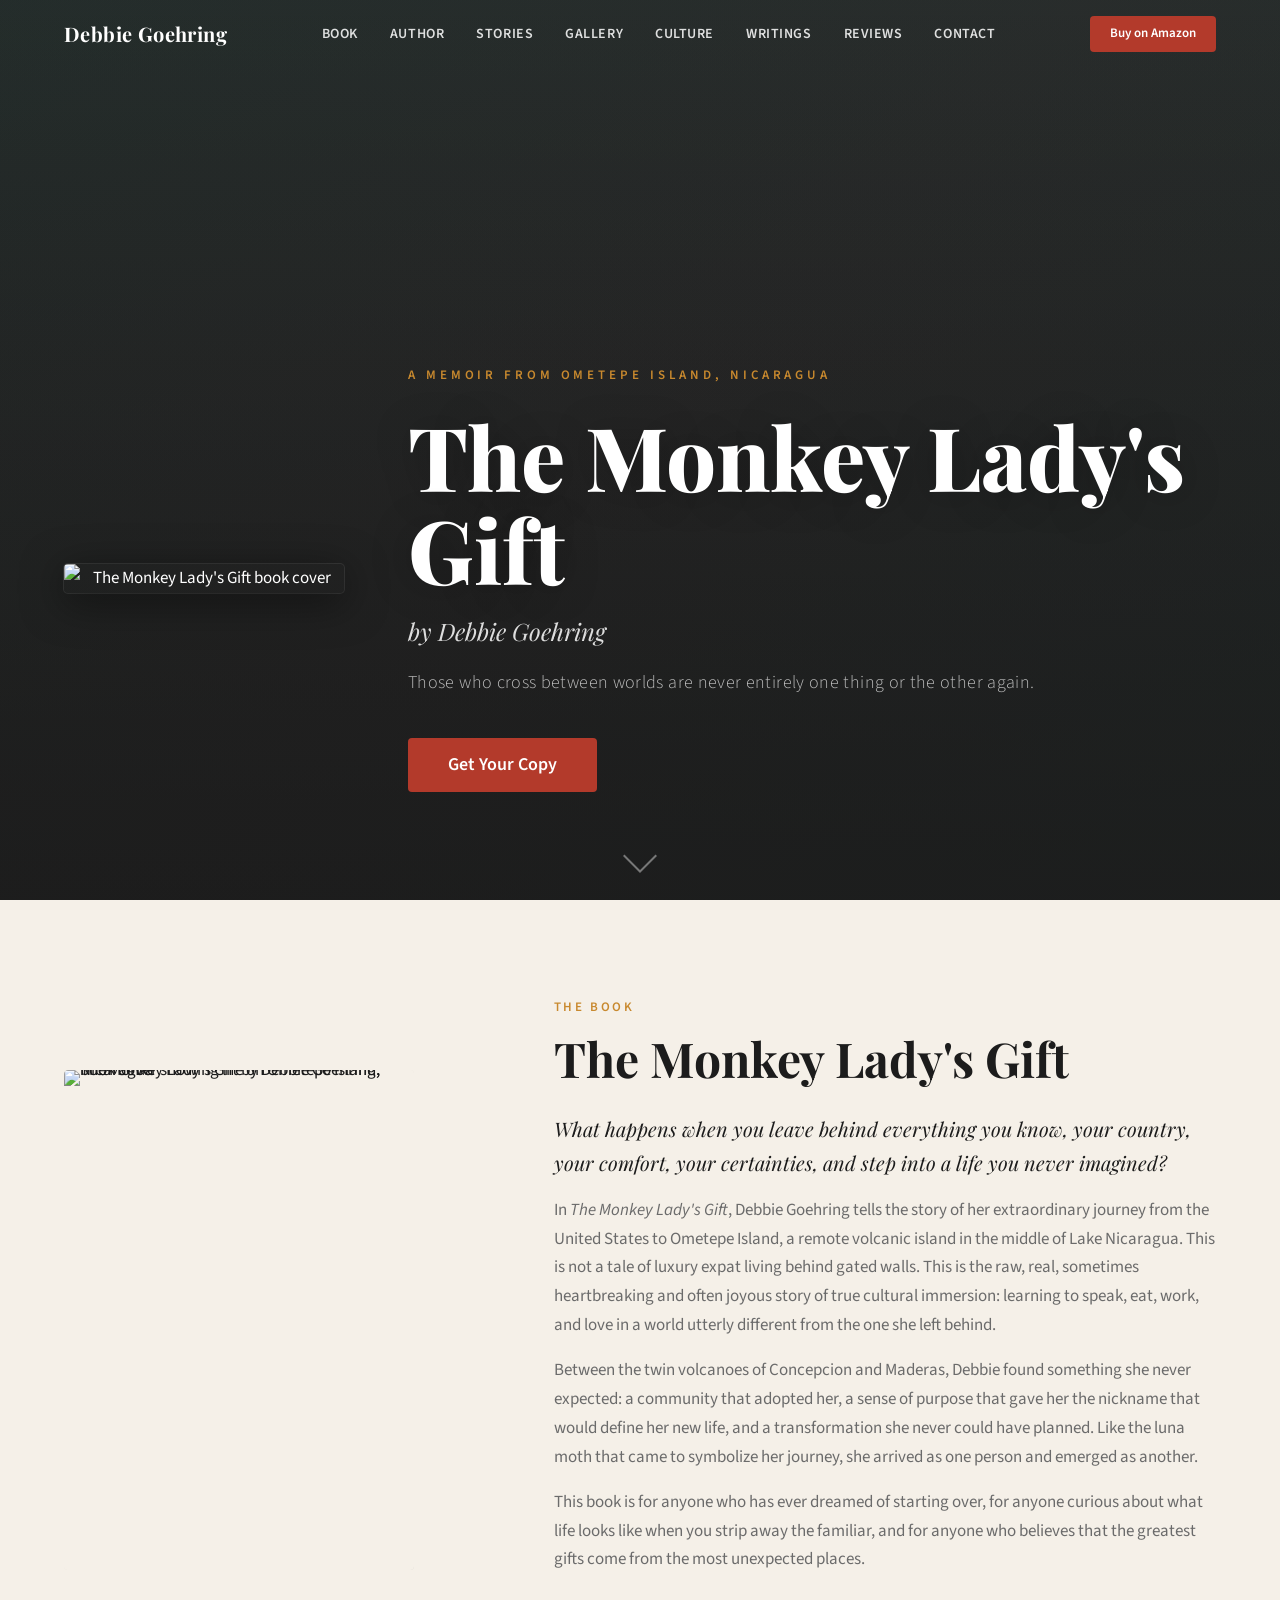
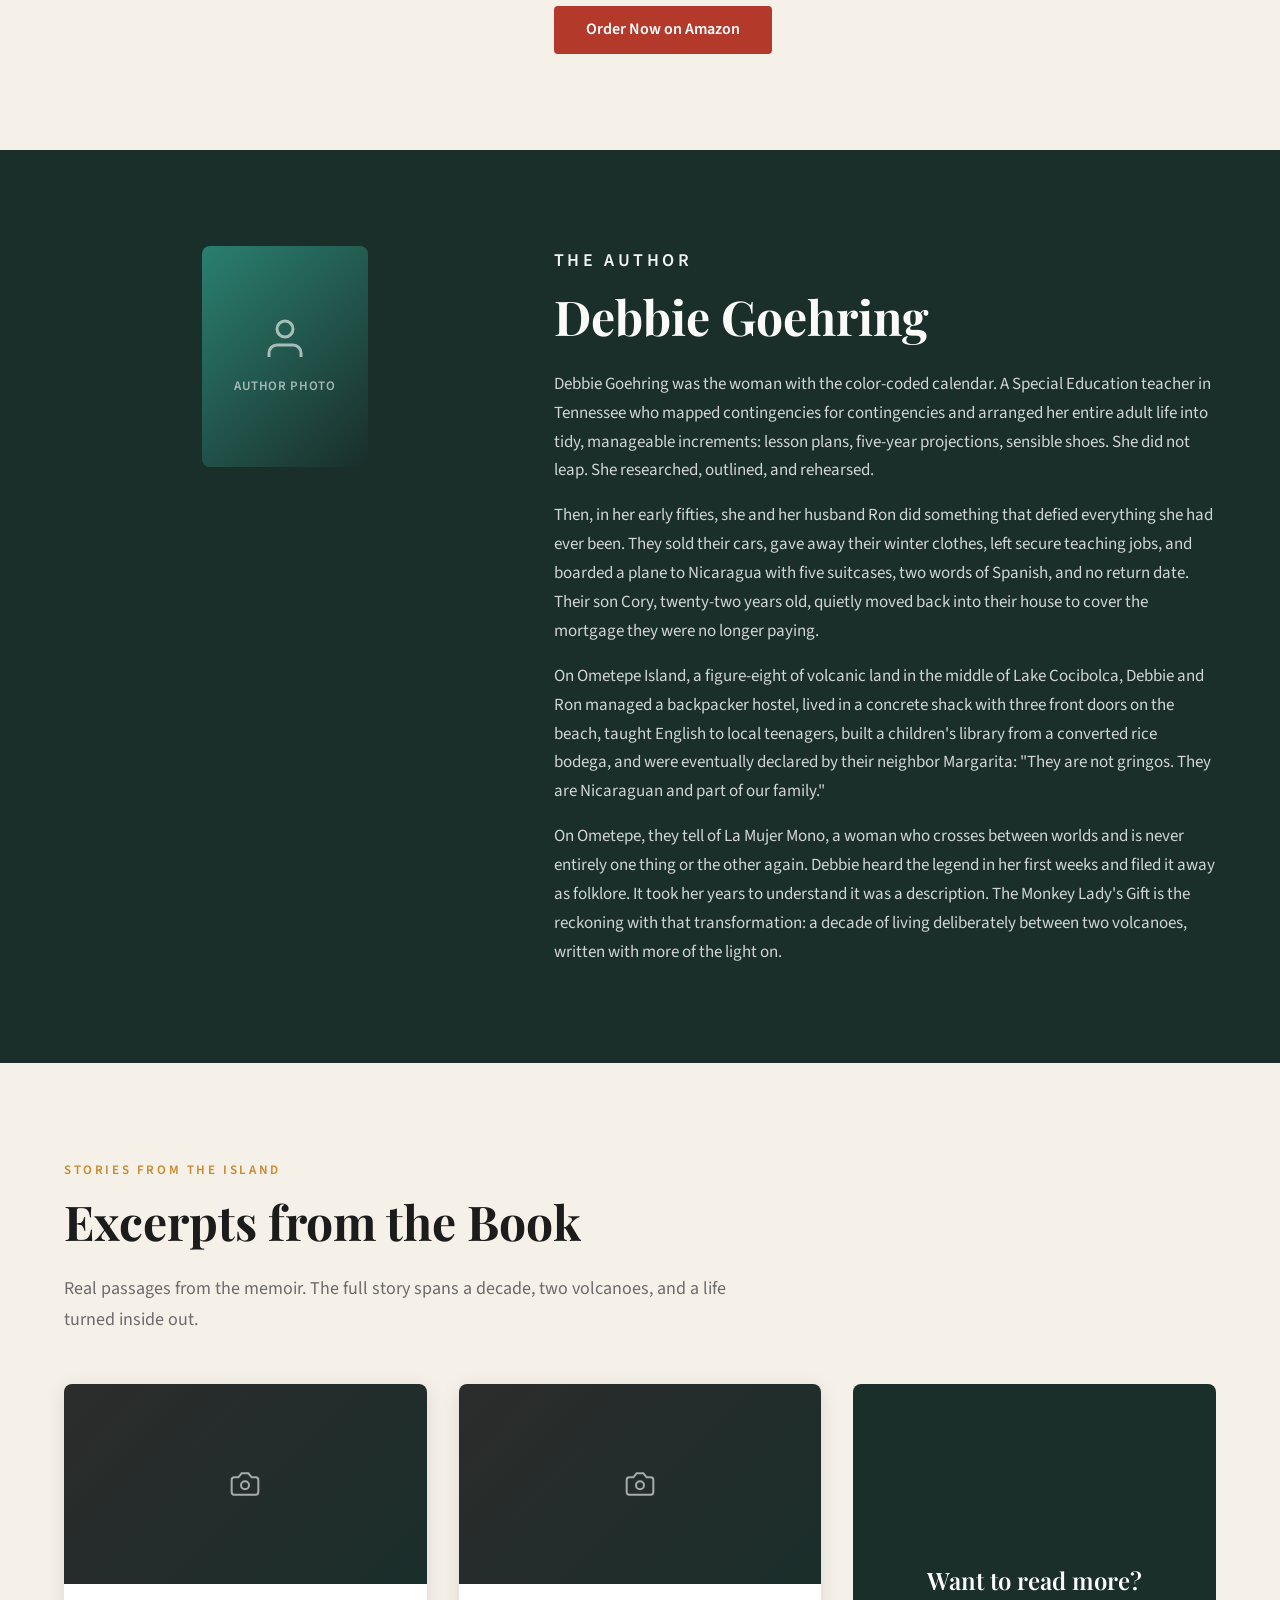
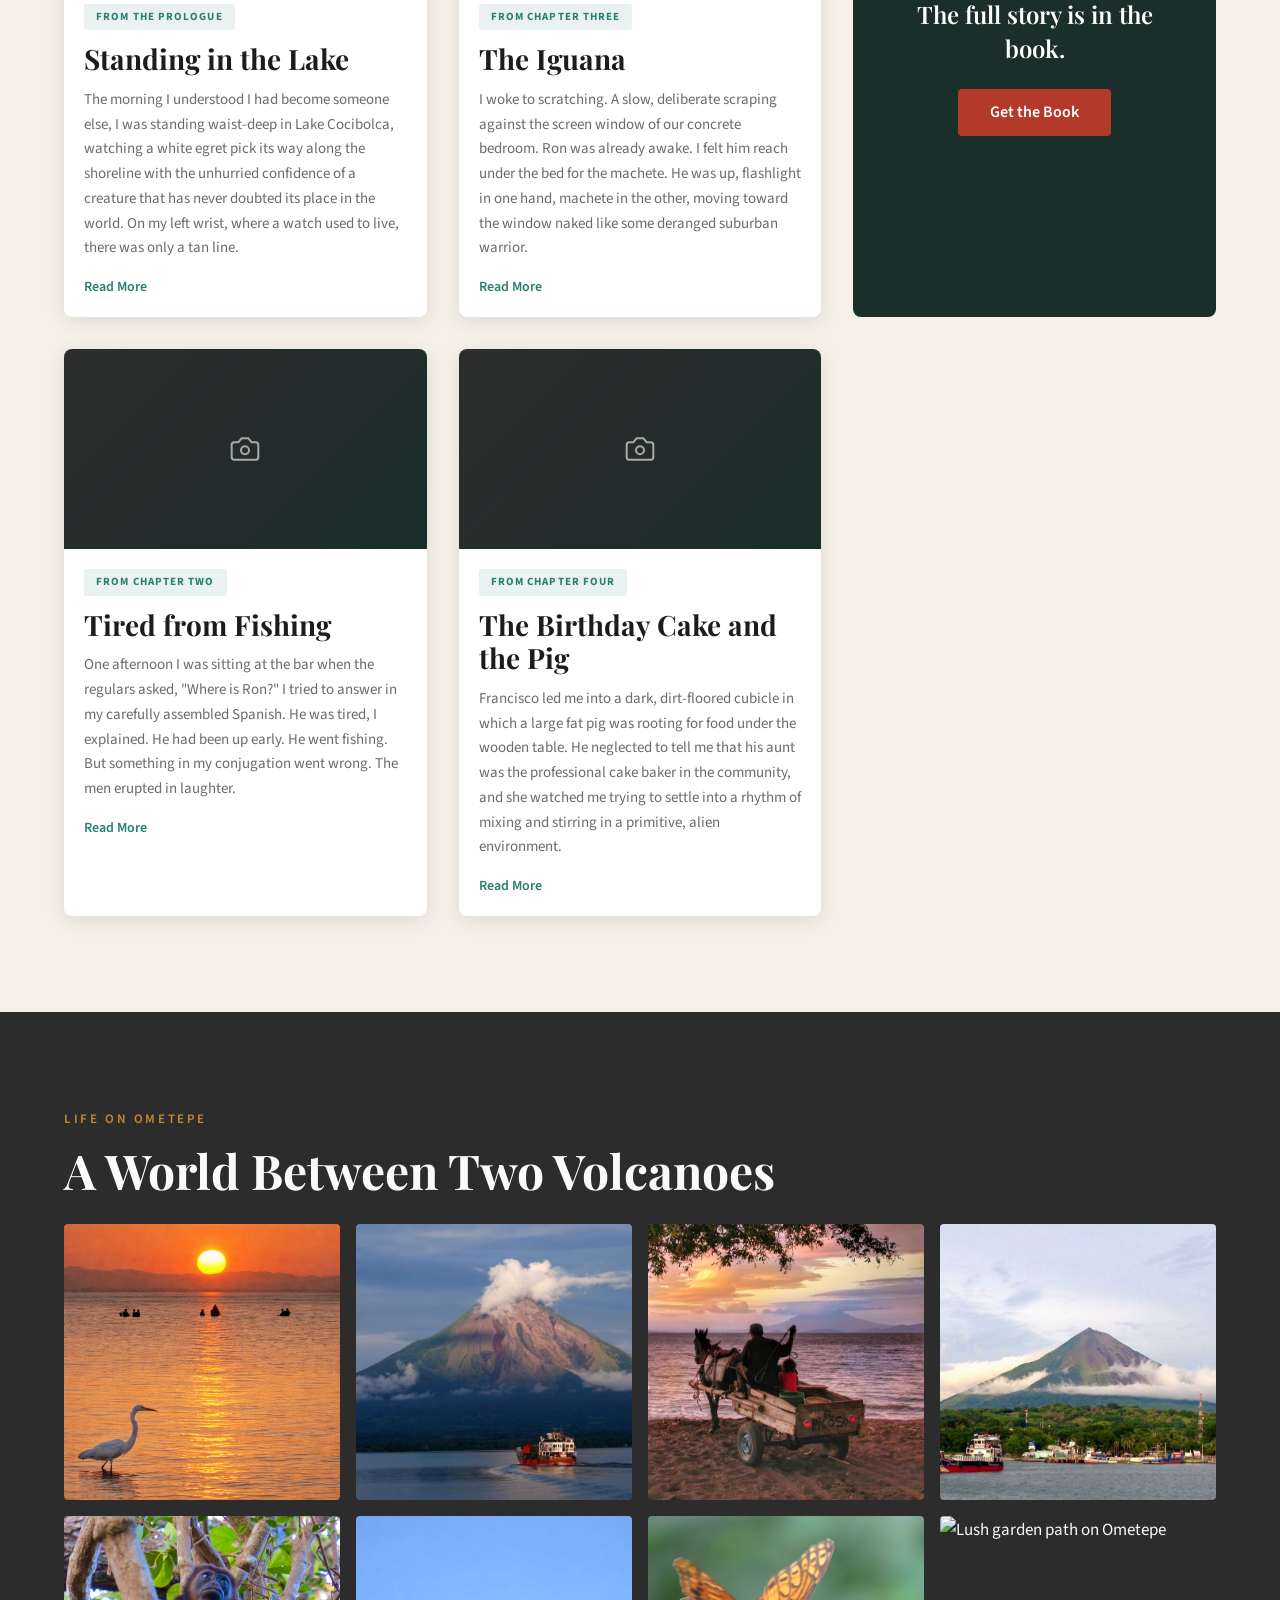
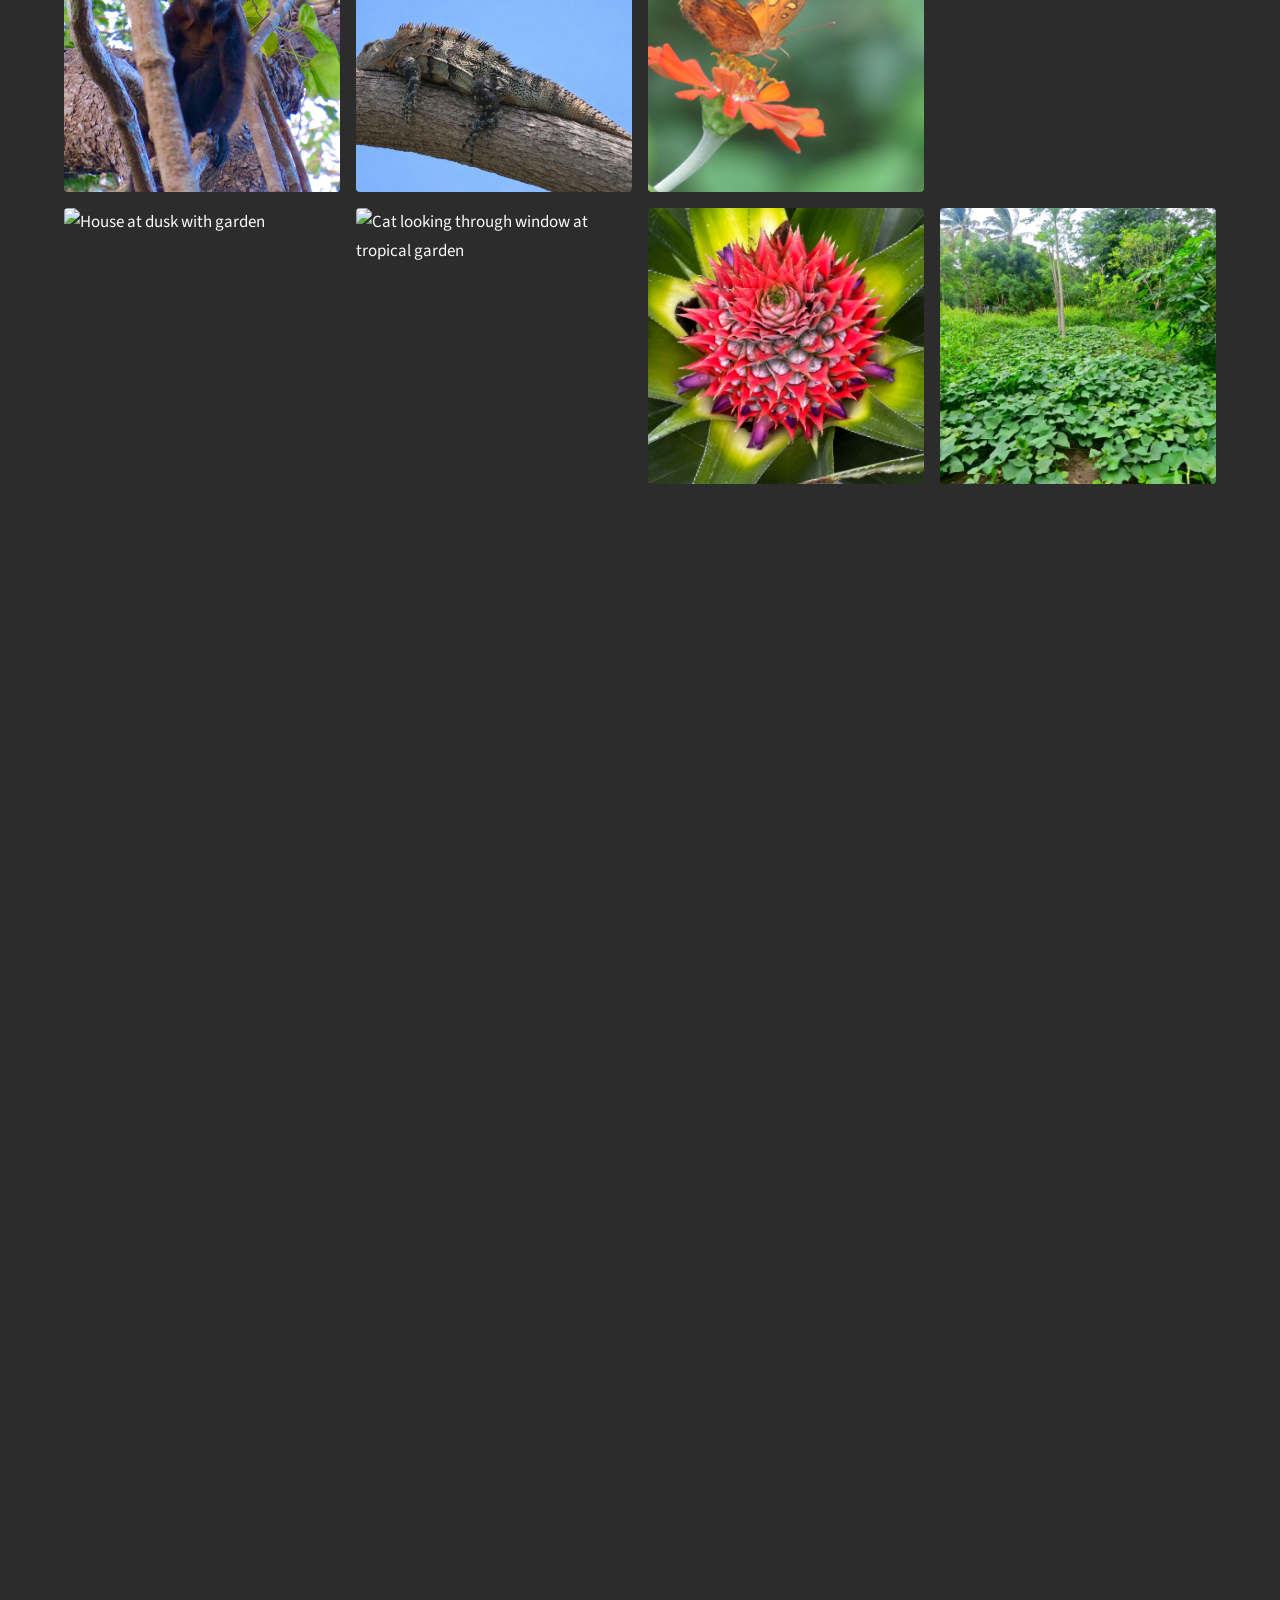
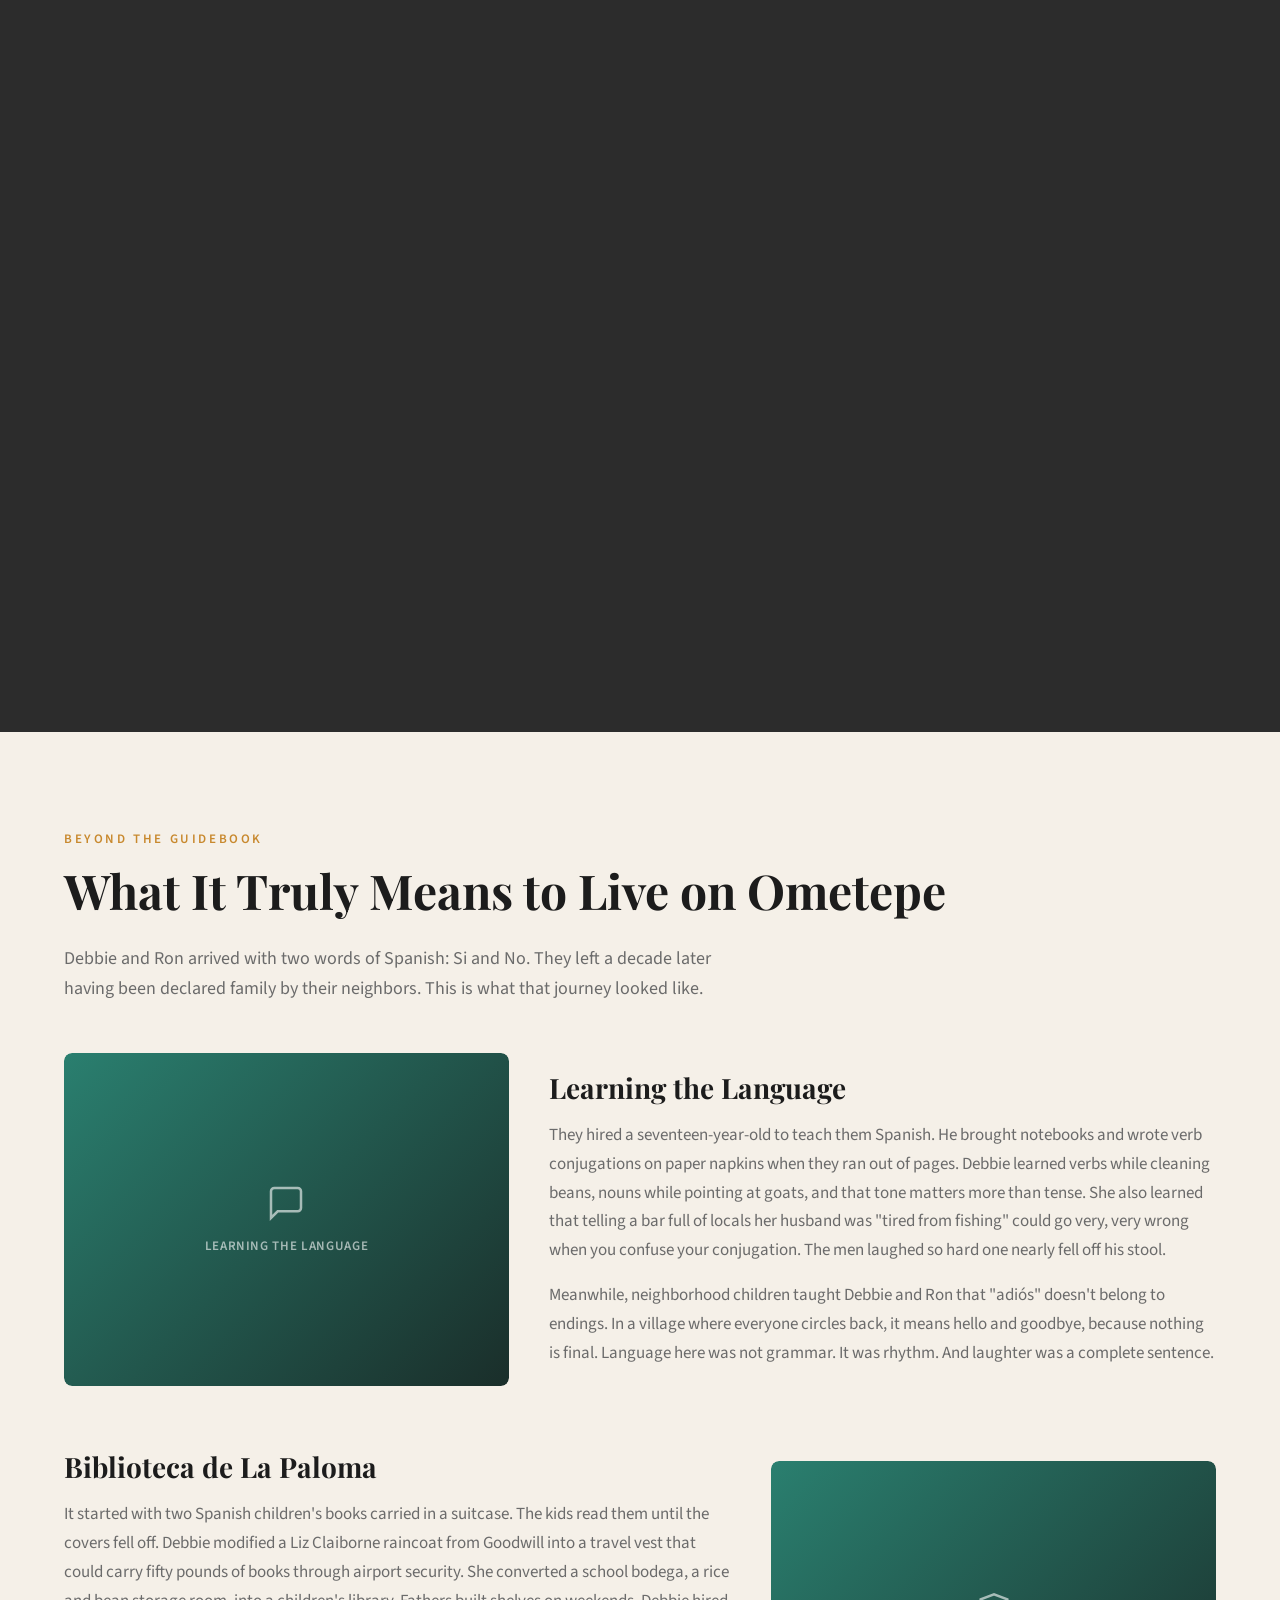
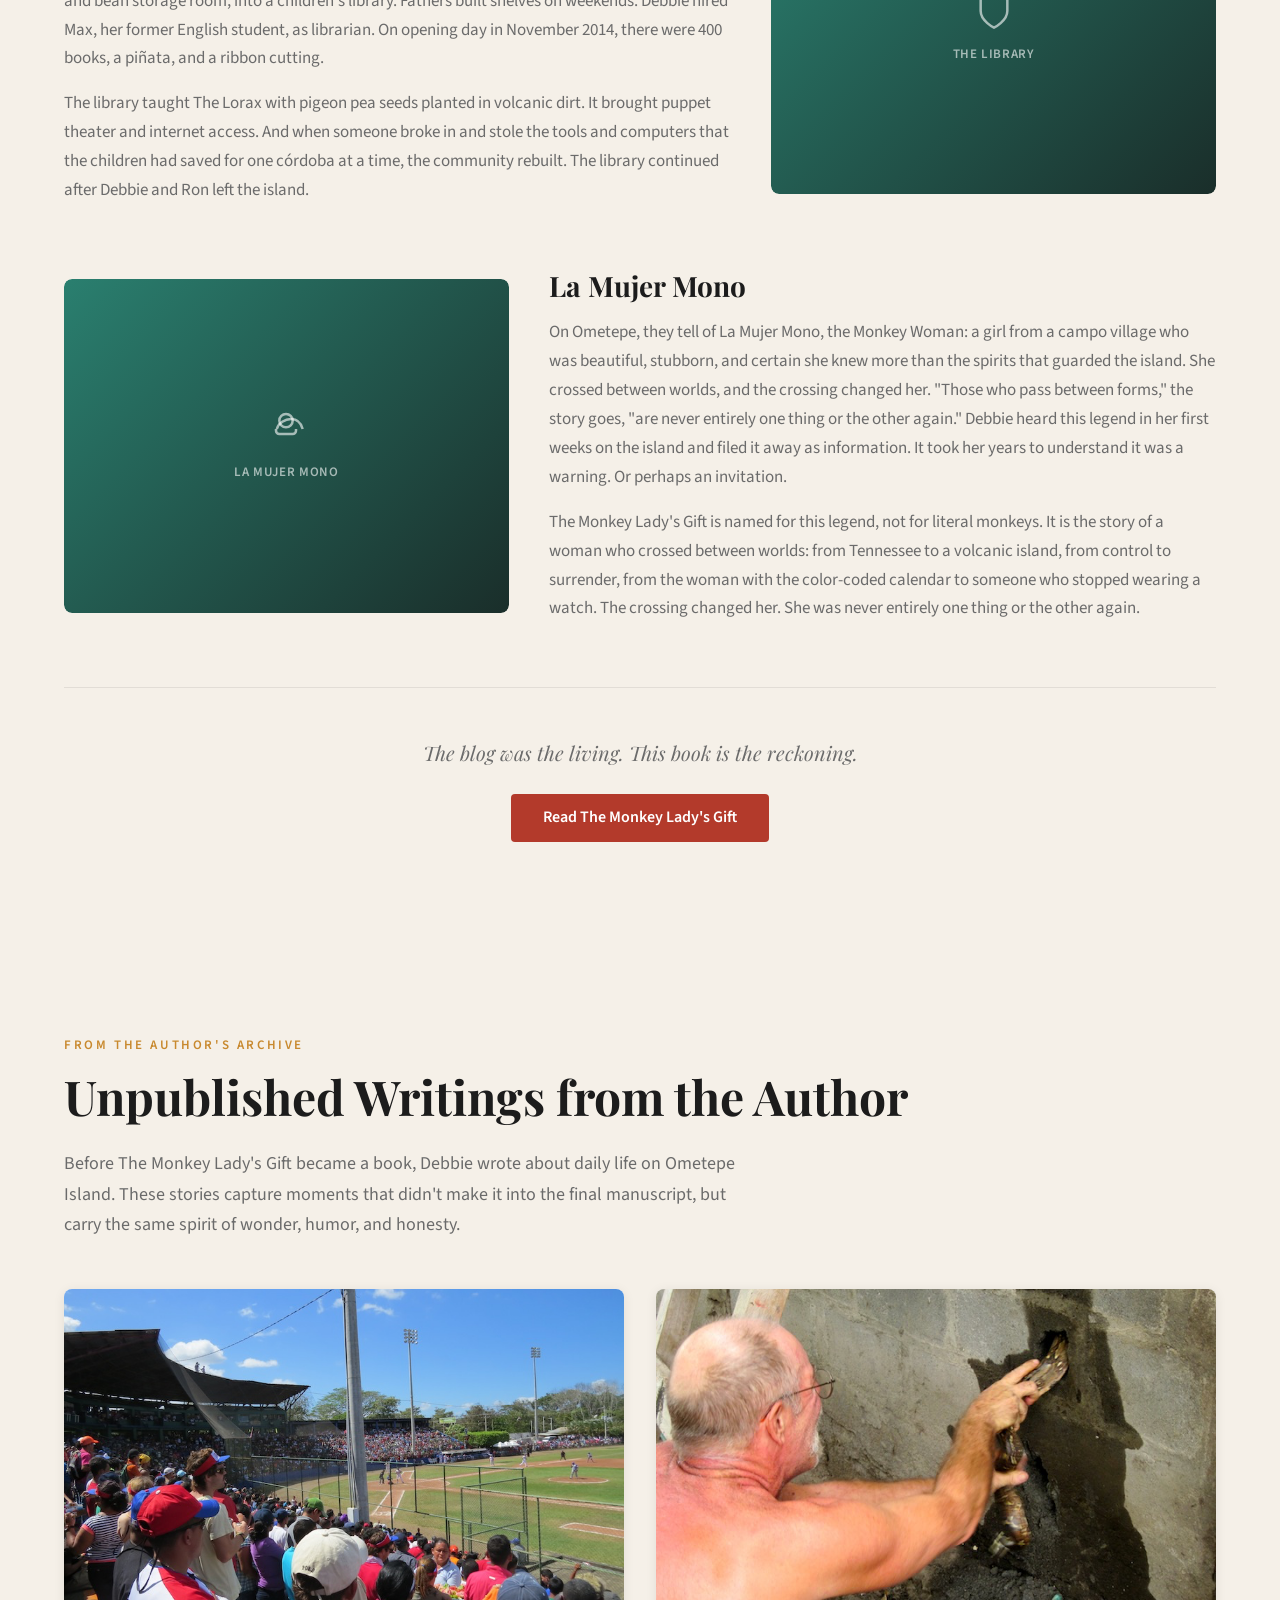
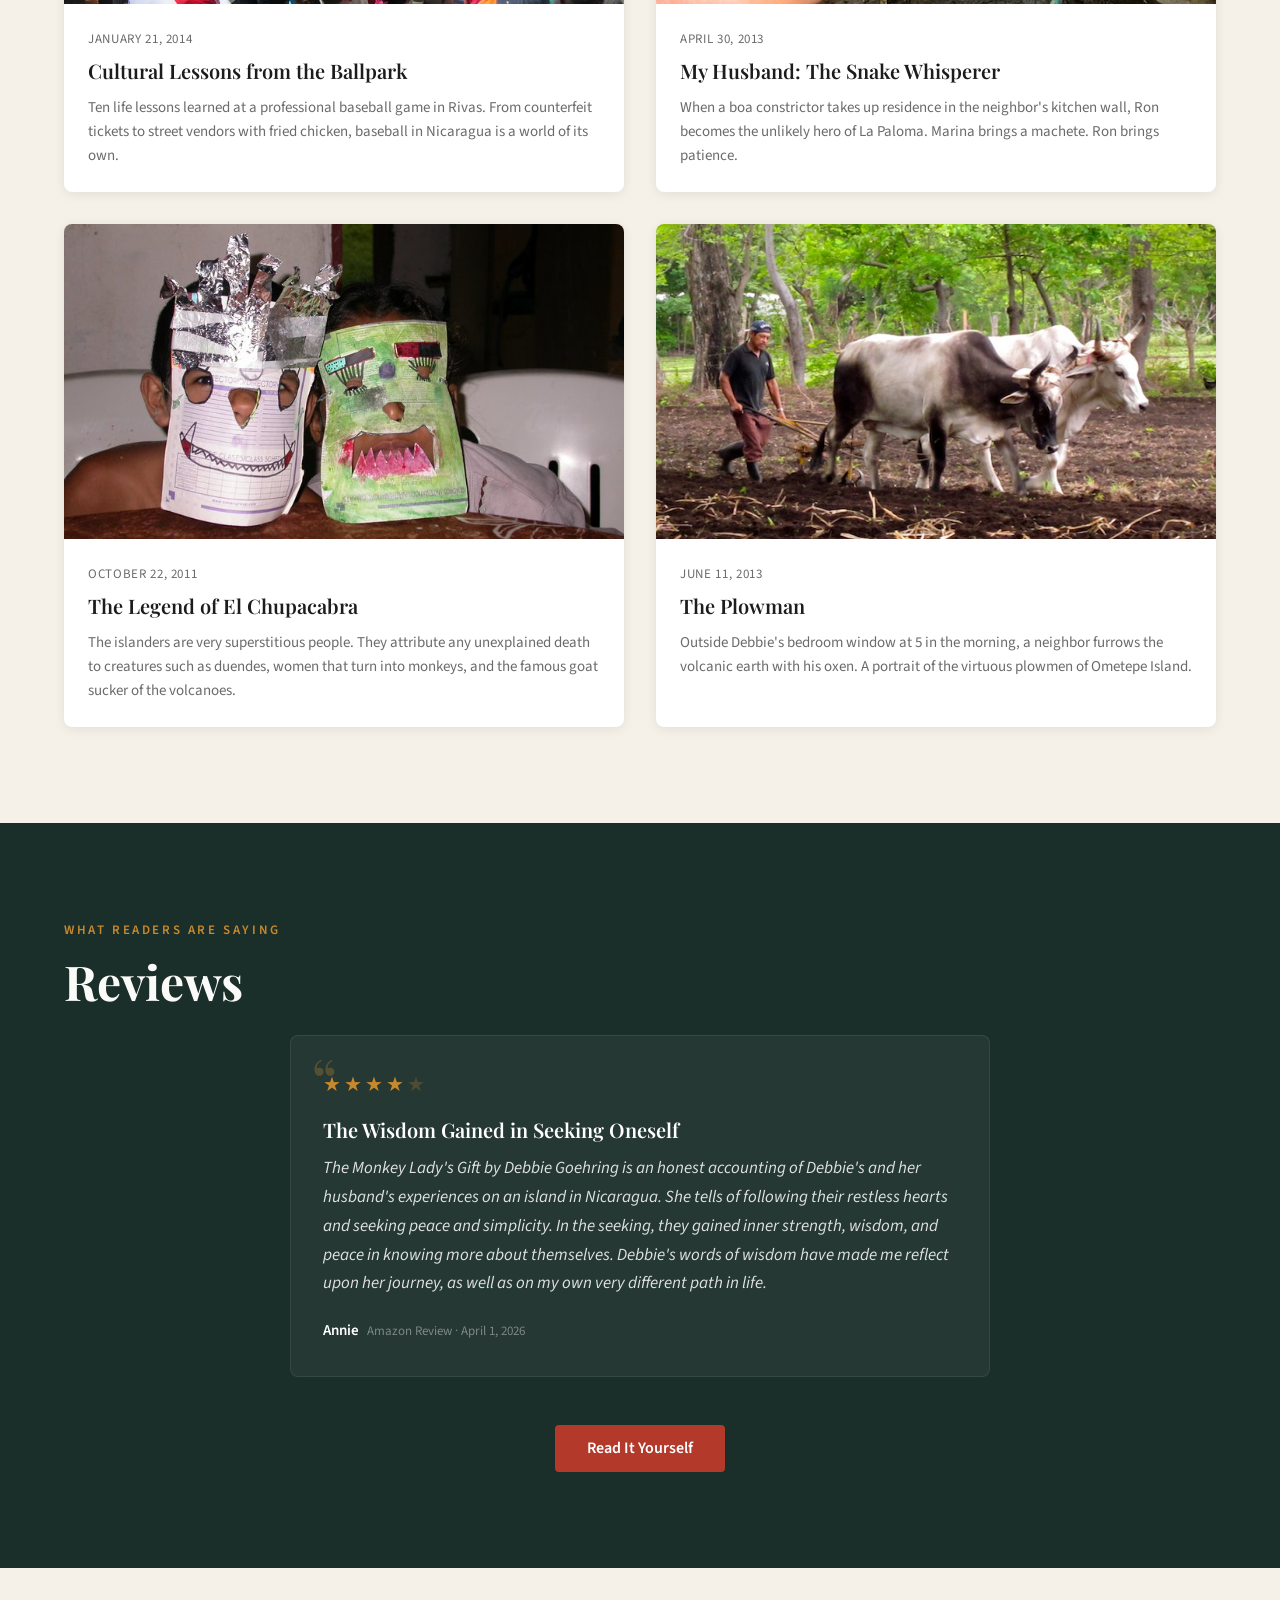
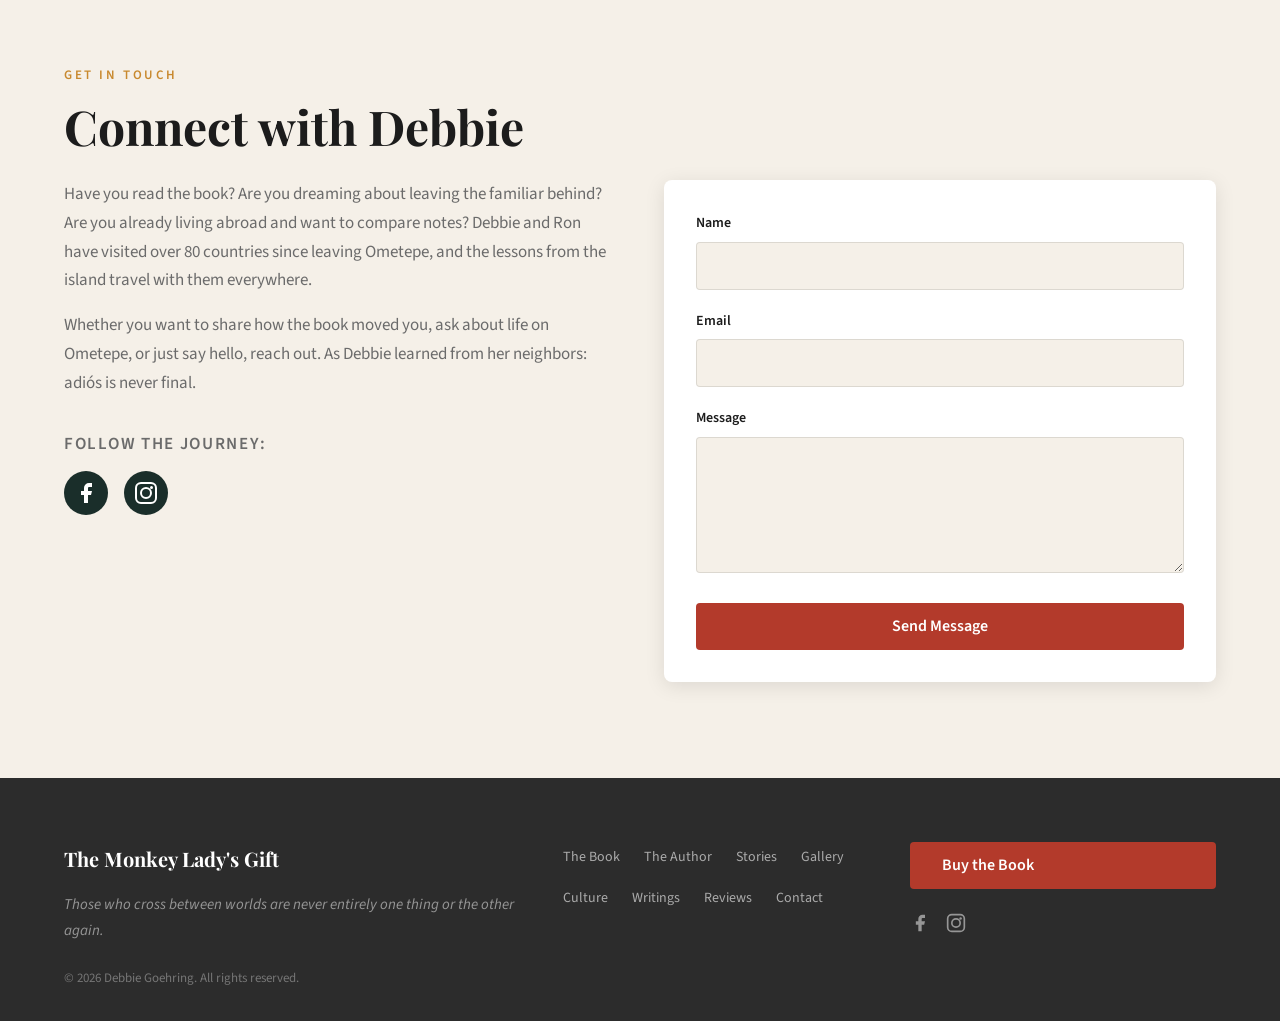
==== index.html @ 1c75d0a2 "Add unpublished writings section, real gallery photos, and book description update - Add 4 blog post" ====
<!DOCTYPE html>
<html lang="en">
<head>
    <meta charset="UTF-8">
    <meta name="viewport" content="width=device-width, initial-scale=1.0">
    <title>The Monkey Lady's Gift | Life on Ometepe Island, Nicaragua - Debbie Goehring</title>
    <meta name="description" content="Discover The Monkey Lady's Gift by Debbie Goehring, a powerful story of leaving the United States and embracing cultural immersion on Ometepe Island, Nicaragua, between two volcanoes. Available on Amazon.">
    <meta name="keywords" content="The Monkey Lady's Gift, Debbie Goehring, Nicaragua, Ometepe Island, Central America, moving abroad, affordable living abroad, expat life, leaving the United States, cultural immersion, two volcanoes, island living, memoir, travel memoir">
    <meta name="author" content="Debbie Goehring">
    <meta name="robots" content="index, follow">
    <link rel="canonical" href="https://themonkeyladysgift.com/">

    <!-- Open Graph -->
    <meta property="og:title" content="The Monkey Lady's Gift - Debbie Goehring">
    <meta property="og:description" content="A story of leaving everything behind and finding a new life on Ometepe Island, Nicaragua, between two volcanoes, among howler monkeys, immersed in a culture far from the gated communities of the expat world.">
    <meta property="og:type" content="book">
    <meta property="og:image" content="https://m.media-amazon.com/images/I/7187SfGZIuL._SY466_.jpg">
    <meta property="og:url" content="https://themonkeyladysgift.com/">
    <meta property="og:site_name" content="The Monkey Lady's Gift">

    <!-- Twitter Card -->
    <meta name="twitter:card" content="summary_large_image">
    <meta name="twitter:title" content="The Monkey Lady's Gift - Debbie Goehring">
    <meta name="twitter:description" content="A story of leaving everything behind and finding a new life on Ometepe Island, Nicaragua.">
    <meta name="twitter:image" content="https://m.media-amazon.com/images/I/7187SfGZIuL._SY466_.jpg">

    <!-- Structured Data -->
    <script type="application/ld+json">
    {
        "@context": "https://schema.org",
        "@type": "WebSite",
        "name": "The Monkey Lady's Gift",
        "url": "https://themonkeyladysgift.com",
        "description": "Official website for The Monkey Lady's Gift by Debbie Goehring"
    }
    </script>
    <script type="application/ld+json">
    {
        "@context": "https://schema.org",
        "@type": "Book",
        "name": "The Monkey Lady's Gift",
        "author": {
            "@type": "Person",
            "name": "Debbie Goehring"
        },
        "url": "https://us.amazon.com/Monkey-Ladys-Gift-Debbie-Goehring/dp/B0GTQMKD6M",
        "description": "A memoir of leaving the United States and building a life on Ometepe Island, Nicaragua. A decade of transformation between two volcanoes.",
        "genre": ["Memoir", "Travel", "Cultural Immersion"],
        "inLanguage": "en",
        "bookFormat": "https://schema.org/Paperback",
        "aggregateRating": {
            "@type": "AggregateRating",
            "ratingValue": "4.0",
            "reviewCount": "1",
            "bestRating": "5"
        },
        "review": {
            "@type": "Review",
            "author": {
                "@type": "Person",
                "name": "Annie"
            },
            "datePublished": "2026-04-01",
            "reviewRating": {
                "@type": "Rating",
                "ratingValue": "4",
                "bestRating": "5"
            },
            "name": "The Wisdom Gained in Seeking Oneself",
            "reviewBody": "The Monkey Lady's Gift by Debbie Goehring is an honest accounting of Debbie's and her husband's experiences on an island in Nicaragua. She tells of following their restless hearts and seeking peace and simplicity. In the seeking, they gained inner strength, wisdom, and peace in knowing more about themselves."
        }
    }
    </script>
    <script type="application/ld+json">
    {
        "@context": "https://schema.org",
        "@type": "Person",
        "name": "Debbie Goehring",
        "description": "Author of The Monkey Lady's Gift. Lives on Ometepe Island, Nicaragua.",
        "url": "https://themonkeyladysgift.com"
    }
    </script>

    <!-- Fonts -->
    <link rel="preconnect" href="https://fonts.googleapis.com">
    <link rel="preconnect" href="https://fonts.gstatic.com" crossorigin>
    <link href="https://fonts.googleapis.com/css2?family=Playfair+Display:ital,wght@0,400;0,600;0,700;0,800;1,400;1,600&family=Source+Sans+3:ital,wght@0,300;0,400;0,600;0,700;1,400&display=swap" rel="stylesheet">

    <!-- Styles -->
    <link rel="stylesheet" href="css/style.css">
    <link rel="stylesheet" href="css/gallery.css">
    <link rel="stylesheet" href="css/easter-eggs.css">
</head>
<body data-amazon-url="https://us.amazon.com/Monkey-Ladys-Gift-Debbie-Goehring/dp/B0GTQMKD6M">

    <!-- Skip to content -->
    <a href="#main" class="skip-link">Skip to main content</a>

    <!-- Navigation -->
    <header class="nav" id="nav">
        <div class="nav__inner container">
            <a href="#" class="nav__logo">Debbie Goehring</a>
            <button class="nav__hamburger" aria-label="Toggle navigation menu" aria-expanded="false">
                <span></span>
                <span></span>
                <span></span>
            </button>
            <nav class="nav__menu" role="navigation" aria-label="Main navigation">
                <ul class="nav__list">
                    <li><a href="#book" class="nav__link">Book</a></li>
                    <li><a href="#author" class="nav__link">Author</a></li>
                    <li><a href="#stories" class="nav__link">Stories</a></li>
                    <li><a href="#gallery" class="nav__link">Gallery</a></li>
                    <li><a href="#culture" class="nav__link">Culture</a></li>
                    <li><a href="#writings" class="nav__link">Writings</a></li>
                    <li><a href="#reviews" class="nav__link">Reviews</a></li>
                    <li><a href="#contact" class="nav__link">Contact</a></li>
                </ul>
            </nav>
            <a href="#" class="btn btn--amazon nav__cta" data-amazon-link target="_blank" rel="noopener noreferrer">Buy on Amazon</a>
        </div>
    </header>

    <main id="main">

        <!-- Hero Section -->
        <section class="hero" id="hero">
            <div class="hero__overlay"></div>
            <div class="hero__content container hero__content--split">
                <div class="hero__book-cover">
                    <img src="https://m.media-amazon.com/images/I/7187SfGZIuL._SY466_.jpg" alt="The Monkey Lady's Gift book cover" class="hero__cover-img">
                </div>
                <div class="hero__text">
                    <p class="hero__subtitle">A Memoir from Ometepe Island, Nicaragua</p>
                    <h1 class="hero__title">The Monkey Lady's Gift</h1>
                    <p class="hero__author">by Debbie Goehring</p>
                    <p class="hero__tagline">Those who cross between worlds are never entirely one thing or the other again.</p>
                    <a href="#" class="btn btn--primary hero__cta" data-amazon-link target="_blank" rel="noopener noreferrer">Get Your Copy</a>
                </div>
            </div>
            <div class="hero__scroll-indicator" aria-hidden="true">
                <span></span>
            </div>
        </section>

        <!-- About the Book -->
        <section class="book section" id="book">
            <div class="container book__grid">
                <div class="book__cover">
                    <div class="book__cover-wrapper">
                        <img src="https://m.media-amazon.com/images/I/7187SfGZIuL._SY466_.jpg" alt="The Monkey Lady's Gift by Debbie Goehring, book cover showing life on Ometepe Island, Nicaragua" width="326" height="466">
                    </div>
                </div>
                <div class="book__details">
                    <p class="section__label">The Book</p>
                    <h2 class="section__title">The Monkey Lady's Gift</h2>
                    <div class="book__description">
                        <p>What happens when you leave behind everything you know, your country, your comfort, your certainties, and step into a life you never imagined?</p>
                        <p>In <em>The Monkey Lady's Gift</em>, Debbie Goehring tells the story of her extraordinary journey from the United States to Ometepe Island, a remote volcanic island in the middle of Lake Nicaragua. This is not a tale of luxury expat living behind gated walls. This is the raw, real, sometimes heartbreaking and often joyous story of true cultural immersion: learning to speak, eat, work, and love in a world utterly different from the one she left behind.</p>
                        <p>Between the twin volcanoes of Concepcion and Maderas, Debbie found something she never expected: a community that adopted her, a sense of purpose that gave her the nickname that would define her new life, and a transformation she never could have planned. Like the luna moth that came to symbolize her journey, she arrived as one person and emerged as another.</p>
                        <p>This book is for anyone who has ever dreamed of starting over, for anyone curious about what life looks like when you strip away the familiar, and for anyone who believes that the greatest gifts come from the most unexpected places.</p>
                    </div>
                    <a href="#" class="btn btn--amazon" data-amazon-link target="_blank" rel="noopener noreferrer">
                        Order Now on Amazon
                    </a>
                </div>
            </div>
        </section>

        <!-- About the Author -->
        <section class="author section section--dark" id="author">
            <div class="container author__grid">
                <div class="author__photo">
                    <!-- REPLACE: Author photo, square or portrait, min 600x600 -->
                    <div class="placeholder placeholder--author">
                        <svg viewBox="0 0 24 24" fill="none" stroke="currentColor" stroke-width="1.5" width="48" height="48"><path d="M20 21v-2a4 4 0 0 0-4-4H8a4 4 0 0 0-4 4v2"/><circle cx="12" cy="7" r="4"/></svg>
                        <span>Author Photo</span>
                    </div>
                </div>
                <div class="author__bio">
                    <p class="section__label section__label--light">The Author</p>
                    <h2 class="section__title section__title--light">Debbie Goehring</h2>
                    <p>Debbie Goehring was the woman with the color-coded calendar. A Special Education teacher in Tennessee who mapped contingencies for contingencies and arranged her entire adult life into tidy, manageable increments: lesson plans, five-year projections, sensible shoes. She did not leap. She researched, outlined, and rehearsed.</p>
                    <p>Then, in her early fifties, she and her husband Ron did something that defied everything she had ever been. They sold their cars, gave away their winter clothes, left secure teaching jobs, and boarded a plane to Nicaragua with five suitcases, two words of Spanish, and no return date. Their son Cory, twenty-two years old, quietly moved back into their house to cover the mortgage they were no longer paying.</p>
                    <p>On Ometepe Island, a figure-eight of volcanic land in the middle of Lake Cocibolca, Debbie and Ron managed a backpacker hostel, lived in a concrete shack with three front doors on the beach, taught English to local teenagers, built a children's library from a converted rice bodega, and were eventually declared by their neighbor Margarita: "They are not gringos. They are Nicaraguan and part of our family."</p>
                    <p>On Ometepe, they tell of La Mujer Mono, a woman who crosses between worlds and is never entirely one thing or the other again. Debbie heard the legend in her first weeks and filed it away as folklore. It took her years to understand it was a description. The Monkey Lady's Gift is the reckoning with that transformation: a decade of living deliberately between two volcanoes, written with more of the light on.</p>
                </div>
            </div>
        </section>

        <!-- Excerpts & Stories -->
        <section class="stories section" id="stories">
            <div class="container">
                <p class="section__label">Stories from the Island</p>
                <h2 class="section__title">Excerpts from the Book</h2>
                <p class="section__intro">Real passages from the memoir. The full story spans a decade, two volcanoes, and a life turned inside out.</p>

                <div class="stories__grid">
                    <article class="story-card">
                        <div class="story-card__image">
                            <div class="placeholder placeholder--story">
                                <svg viewBox="0 0 24 24" fill="none" stroke="currentColor" stroke-width="1.5" width="32" height="32"><path d="M14.5 4h-5L7 7H4a2 2 0 0 0-2 2v9a2 2 0 0 0 2 2h16a2 2 0 0 0 2-2V9a2 2 0 0 0-2-2h-3l-2.5-3z"/><circle cx="12" cy="13" r="3"/></svg>
                            </div>
                        </div>
                        <span class="story-card__tag story-card__tag--excerpt">From the Prologue</span>
                        <h3 class="story-card__title">Standing in the Lake</h3>
                        <p class="story-card__excerpt">The morning I understood I had become someone else, I was standing waist-deep in Lake Cocibolca, watching a white egret pick its way along the shoreline with the unhurried confidence of a creature that has never doubted its place in the world. On my left wrist, where a watch used to live, there was only a tan line.</p>
                        <button class="story-card__toggle" aria-expanded="false">Read More</button>
                        <div class="story-card__full" hidden>
                            <p>Back in Tennessee, I was the woman with the color-coded calendar. The teacher who mapped contingencies for contingencies. I had arranged my entire adult life into tidy, manageable increments: lesson plans, five-year projections, sensible shoes. Comfort was the thing I built and rebuilt around myself, the way some people stack sandbags against a flood. I did not yet know that the flood was not coming from outside.</p>
                            <p>And then, somewhere in my early fifties, the sandbags began to feel like the flood.</p>
                        </div>
                    </article>

                    <article class="story-card">
                        <div class="story-card__image">
                            <div class="placeholder placeholder--story">
                                <svg viewBox="0 0 24 24" fill="none" stroke="currentColor" stroke-width="1.5" width="32" height="32"><path d="M14.5 4h-5L7 7H4a2 2 0 0 0-2 2v9a2 2 0 0 0 2 2h16a2 2 0 0 0 2-2V9a2 2 0 0 0-2-2h-3l-2.5-3z"/><circle cx="12" cy="13" r="3"/></svg>
                            </div>
                        </div>
                        <span class="story-card__tag story-card__tag--excerpt">From Chapter Three</span>
                        <h3 class="story-card__title">The Iguana</h3>
                        <p class="story-card__excerpt">I woke to scratching. A slow, deliberate scraping against the screen window of our concrete bedroom. Ron was already awake. I felt him reach under the bed for the machete. He was up, flashlight in one hand, machete in the other, moving toward the window naked like some deranged suburban warrior.</p>
                        <button class="story-card__toggle" aria-expanded="false">Read More</button>
                        <div class="story-card__full" hidden>
                            <p>He flicked on the flashlight and aimed it at the screen. Two golden eyes stared back. Then the beam caught the rest of it: a green iguana the size of a cocker spaniel, clinging to the outside of the mesh. It turned its prehistoric head slowly to look at us, utterly unbothered by the machete-wielding gringo.</p>
                            <p>We stood there in silence, Ron naked, me in an oversized T-shirt, both of us frozen in ridiculous combat stances. The iguana blinked once, then released its grip and dropped to the sand with a soft thump. We laughed until tears ran down our faces, until our stomachs ached. We were not dying. We weren't under attack by spirits or monkeys or La Mujer Mono. We were just two middle-aged North Americans scared of a lizard.</p>
                        </div>
                    </article>

                    <!-- Inline Amazon CTA -->
                    <div class="stories__cta-card">
                        <p class="stories__cta-text">Want to read more?<br>The full story is in the book.</p>
                        <a href="#" class="btn btn--amazon" data-amazon-link target="_blank" rel="noopener noreferrer">Get the Book</a>
                    </div>

                    <article class="story-card">
                        <div class="story-card__image">
                            <div class="placeholder placeholder--story">
                                <svg viewBox="0 0 24 24" fill="none" stroke="currentColor" stroke-width="1.5" width="32" height="32"><path d="M14.5 4h-5L7 7H4a2 2 0 0 0-2 2v9a2 2 0 0 0 2 2h16a2 2 0 0 0 2-2V9a2 2 0 0 0-2-2h-3l-2.5-3z"/><circle cx="12" cy="13" r="3"/></svg>
                            </div>
                        </div>
                        <span class="story-card__tag story-card__tag--excerpt">From Chapter Two</span>
                        <h3 class="story-card__title">Tired from Fishing</h3>
                        <p class="story-card__excerpt">One afternoon I was sitting at the bar when the regulars asked, "Where is Ron?" I tried to answer in my carefully assembled Spanish. He was tired, I explained. He had been up early. He went fishing. But something in my conjugation went wrong. The men erupted in laughter.</p>
                        <button class="story-card__toggle" aria-expanded="false">Read More</button>
                        <div class="story-card__full" hidden>
                            <p>They laughed so hard one nearly fell off his stool. One man who spoke some English leaned forward with a grin that spread across his whole face. "You said your husband is tired from having sex."</p>
                            <p>My face went the color of a stop sign. "No. No, I meant...pescar. Fishing. He went fishing." We both started laughing, the kind of helpless, unstoppable laughter that takes over your whole body. The kind that makes you realize you've been holding a lot of tension somewhere deep in your chest and now it is finally letting go. "We know nothing," I said, wiping my eyes. "Nothing," Ron agreed, still grinning. He paused. "But we're learning."</p>
                        </div>
                    </article>

                    <article class="story-card">
                        <div class="story-card__image">
                            <div class="placeholder placeholder--story">
                                <svg viewBox="0 0 24 24" fill="none" stroke="currentColor" stroke-width="1.5" width="32" height="32"><path d="M14.5 4h-5L7 7H4a2 2 0 0 0-2 2v9a2 2 0 0 0 2 2h16a2 2 0 0 0 2-2V9a2 2 0 0 0-2-2h-3l-2.5-3z"/><circle cx="12" cy="13" r="3"/></svg>
                            </div>
                        </div>
                        <span class="story-card__tag story-card__tag--excerpt">From Chapter Four</span>
                        <h3 class="story-card__title">The Birthday Cake and the Pig</h3>
                        <p class="story-card__excerpt">Francisco led me into a dark, dirt-floored cubicle in which a large fat pig was rooting for food under the wooden table. He neglected to tell me that his aunt was the professional cake baker in the community, and she watched me trying to settle into a rhythm of mixing and stirring in a primitive, alien environment.</p>
                        <button class="story-card__toggle" aria-expanded="false">Read More</button>
                        <div class="story-card__full" hidden>
                            <p>Her husband was pedaling an old cast-iron sewing machine in the corner. I was too engrossed in searching for water, a clean spoon, and shooing away the snorting pig licking drips of batter from the dirt floor. When the cake batter was settling into two cloth-covered dented pans, I ran outside to announce that I was ready for the oven, when roars of laughter met me.</p>
                            <p>"What is so funny?" I asked, unaware of my appearance. "You're covered in red cake dye," they hooted. Homemade red grenadine smeared my hands, once-white t-shirt, and legs. I began to resemble an ancient Nahuatl warrior painted for battle. Since there was no mirror available this side of the island, and water was valuable and scarce, I had to spit-clean my war-painted face and body.</p>
                        </div>
                    </article>
                </div>
            </div>
        </section>

        <!-- Photo Gallery -->
        <section class="gallery section section--dark-alt" id="gallery">
            <div class="container">
                <p class="section__label section__label--light">Life on Ometepe</p>
                <h2 class="section__title section__title--light">A World Between Two Volcanoes</h2>

                <div class="gallery__grid">
                    <div class="gallery__item" data-caption="Sunset over Lake Nicaragua with an egret wading through golden waters and fishermen silhouetted in their boats">
                        <img src="images/gallery/6D8AF674-A4A8-4600-A35F-CCA2FF8648B5.png" alt="Sunset over Lake Nicaragua with egret and fishermen" loading="lazy">
                    </div>
                    <div class="gallery__item" data-caption="The ferry approaches Moyogalpa with Volc&aacute;n Concepci&oacute;n rising through the clouds behind it">
                        <img src="images/gallery/IMG_0621.JPG" alt="Ferry approaching Ometepe with Volc&aacute;n Concepci&oacute;n" loading="lazy">
                    </div>
                    <div class="gallery__item" data-caption="A horse cart at sunset on the beach, the way things still move on Ometepe">
                        <img src="images/gallery/IMG_0109.JPG" alt="Horse cart on the beach at sunset" loading="lazy">
                    </div>
                    <div class="gallery__item" data-caption="Volc&aacute;n Concepci&oacute;n and the port at Moyogalpa, the gateway to the island">
                        <img src="images/gallery/IMG_2408.JPG" alt="Volc&aacute;n Concepci&oacute;n from the port" loading="lazy">
                    </div>
                    <div class="gallery__item" data-caption="A howler monkey perched in the trees, the real residents of Ometepe">
                        <img src="images/gallery/IMG_5898.JPG" alt="Howler monkey in the trees" loading="lazy">
                    </div>
                    <div class="gallery__item" data-caption="An iguana sunning on a branch against a clear blue sky">
                        <img src="images/gallery/440A5D80-88F4-41ED-B294-8D74492AF2A9.png" alt="Iguana sunbathing on a branch" loading="lazy">
                    </div>
                    <div class="gallery__item" data-caption="A butterfly lands on a flower in the island garden">
                        <img src="images/gallery/IMG_8568.JPG" alt="Butterfly on a flower" loading="lazy">
                    </div>
                    <div class="gallery__item" data-caption="The garden path at the house on Ometepe, volcanic soil growing everything in its way">
                        <img src="images/gallery/IMG_1236.JPG" alt="Lush garden path on Ometepe" loading="lazy">
                    </div>
                    <div class="gallery__item" data-caption="Home on Ometepe at dusk, warm light glowing through the garden">
                        <img src="images/gallery/IMG_1428.JPG" alt="House at dusk with garden" loading="lazy">
                    </div>
                    <div class="gallery__item" data-caption="The cat watches the world through iron window bars, a lush tropical garden beyond">
                        <img src="images/gallery/IMG_1178.JPG" alt="Cat looking through window at tropical garden" loading="lazy">
                    </div>
                    <div class="gallery__item" data-caption="A pineapple flower blooming in the volcanic soil">
                        <img src="images/gallery/IMG_1404.JPG" alt="Pineapple flower in bloom" loading="lazy">
                    </div>
                    <div class="gallery__item" data-caption="The garden plot thriving in the rainy season, green as far as you can see">
                        <img src="images/gallery/IMG_8556.JPG" alt="Lush green garden plot in rainy season" loading="lazy">
                    </div>
                    <div class="gallery__item" data-caption="Debbie and Ron with friends at an INTUR cooking class, learning the local cuisine">
                        <img src="images/gallery/IMG_0550.JPG" alt="Debbie and Ron at a cooking class" loading="lazy">
                    </div>
                    <div class="gallery__item" data-caption="Ron with the local crew, the neighbors who became family">
                        <img src="images/gallery/IMG_0620.JPG" alt="Ron with neighbors on Ometepe" loading="lazy">
                    </div>
                    <div class="gallery__item" data-caption="A birthday party on the island, the whole neighborhood gathered around the cake">
                        <img src="images/gallery/IMG_0601.JPEG" alt="Birthday party celebration" loading="lazy">
                    </div>
                    <div class="gallery__item" data-caption="A young horseman rides through the village, cowboy hat and all">
                        <img src="images/gallery/CB0BDECE-4793-45CE-9B91-DC82F6FCB112.png" alt="Young man on horseback in the village" loading="lazy">
                    </div>
                    <div class="gallery__item" data-caption="A Nicaraguan family at the park in town, the center of community life">
                        <img src="images/gallery/IMG_1463.JPG" alt="Family gathered at the town park" loading="lazy">
                    </div>
                    <div class="gallery__item" data-caption="Quincea&ntilde;era: a young woman in her pink gown, one of the island's most celebrated traditions">
                        <img src="images/gallery/IMG_0637.JPG" alt="Young woman at her quincea&ntilde;era" loading="lazy">
                    </div>
                    <div class="gallery__item" data-caption="Party preparations at a pink house in the village, plastic chairs and streamers ready for the celebration">
                        <img src="images/gallery/IMG_0634.JPG" alt="Party setup at a pink village house" loading="lazy">
                    </div>
                    <div class="gallery__item" data-caption="Halloween masks made from notebook paper and imagination, Luvis and Julio's handiwork">
                        <img src="images/gallery/IMG_0624.JPG" alt="Handmade Halloween masks" loading="lazy">
                    </div>
                    <div class="gallery__item" data-caption="A pi&ntilde;ata rides the ferry alongside passengers, just another day on Lake Cocibolca">
                        <img src="images/gallery/5D050AF9-5AA7-4252-A768-E775B3292240.png" alt="Pi&ntilde;ata on the ferry" loading="lazy">
                    </div>
                    <div class="gallery__item" data-caption="Nacatamales cooking over a wood fire, wrapped in banana leaves the traditional way">
                        <img src="images/gallery/IMG_0604.JPG" alt="Nacatamales cooking over fire" loading="lazy">
                    </div>
                    <div class="gallery__item" data-caption="Ron and a neighbor show off the day's catch from Lake Nicaragua">
                        <img src="images/gallery/IMG_0607.JPEG" alt="Ron and neighbor with fish" loading="lazy">
                    </div>
                    <div class="gallery__item" data-caption="Debbie and Ron being filmed for a documentary about their life on the island">
                        <img src="images/gallery/IMG_0608.JPG" alt="Debbie and Ron during a filming" loading="lazy">
                    </div>
                    <div class="gallery__item" data-caption="Children at the Biblioteca de La Paloma, the library Debbie built from a rice bodega">
                        <img src="images/gallery/IMG_0284.PNG" alt="Children reading at the library" loading="lazy">
                    </div>
                    <div class="gallery__item" data-caption="Children gathered around a book at school, hungry to read">
                        <img src="images/gallery/IMG_5065.JPG" alt="Children reading together at school" loading="lazy">
                    </div>
                    <div class="gallery__item" data-caption="A new baby arrives on the island, the whole community celebrating">
                        <img src="images/gallery/IMG_0622.JPG" alt="New parents with their baby" loading="lazy">
                    </div>
                    <div class="gallery__item" data-caption="Climbing the fallen trees along the lakeshore, where the water reshapes everything">
                        <img src="images/gallery/IMG_0623.JPG" alt="Climbing fallen trees at the lakeshore" loading="lazy">
                    </div>
                    <div class="gallery__item" data-caption="Thatched-roof washing stations in the shallow lake waters">
                        <img src="images/gallery/IMG_8318.JPG" alt="Washing stations in the lake" loading="lazy">
                    </div>
                    <div class="gallery__item" data-caption="A scorpion on the concrete, one of the less welcome island residents">
                        <img src="images/gallery/IMG_4099.JPG" alt="Scorpion on the ground" loading="lazy">
                    </div>
                    <div class="gallery__item" data-caption="The house in La Paloma, where a decade of transformation began">
                        <img src="images/gallery/D072176B-1CFF-410D-A6AC-D12D43AFBCC9.JPG" alt="The house in La Paloma" loading="lazy">
                    </div>
                    <div class="gallery__item" data-caption="Moyogalpa lit up at night, the colorful sign welcoming visitors to the island">
                        <img src="images/gallery/IMG_4295.JPG" alt="Moyogalpa sign at night" loading="lazy">
                    </div>
                    <div class="gallery__item" data-caption="Sunset on Lake Nicaragua, the light that never looked the same way twice">
                        <img src="images/gallery/IMG_1231.JPG" alt="Sunset over Lake Nicaragua" loading="lazy">
                    </div>
                </div>
            </div>
        </section>

        <!-- Cultural Immersion -->
        <section class="culture section" id="culture">
            <div class="container">
                <p class="section__label">Beyond the Guidebook</p>
                <h2 class="section__title">What It Truly Means to Live on Ometepe</h2>
                <p class="section__intro">Debbie and Ron arrived with two words of Spanish: Si and No. They left a decade later having been declared family by their neighbors. This is what that journey looked like.</p>

                <div class="culture__block">
                    <div class="culture__image">
                        <div class="placeholder placeholder--culture">
                            <svg viewBox="0 0 24 24" fill="none" stroke="currentColor" stroke-width="1.5" width="40" height="40"><path d="M21 15a2 2 0 0 1-2 2H7l-4 4V5a2 2 0 0 1 2-2h14a2 2 0 0 1 2 2z"/></svg>
                            <span>Learning the Language</span>
                        </div>
                    </div>
                    <div class="culture__text">
                        <h3>Learning the Language</h3>
                        <p>They hired a seventeen-year-old to teach them Spanish. He brought notebooks and wrote verb conjugations on paper napkins when they ran out of pages. Debbie learned verbs while cleaning beans, nouns while pointing at goats, and that tone matters more than tense. She also learned that telling a bar full of locals her husband was "tired from fishing" could go very, very wrong when you confuse your conjugation. The men laughed so hard one nearly fell off his stool.</p>
                        <p>Meanwhile, neighborhood children taught Debbie and Ron that "adiós" doesn't belong to endings. In a village where everyone circles back, it means hello and goodbye, because nothing is final. Language here was not grammar. It was rhythm. And laughter was a complete sentence.</p>
                    </div>
                </div>

                <div class="culture__block culture__block--reversed">
                    <div class="culture__image">
                        <div class="placeholder placeholder--culture">
                            <svg viewBox="0 0 24 24" fill="none" stroke="currentColor" stroke-width="1.5" width="40" height="40"><path d="M12 22s8-4 8-10V5l-8-3-8 3v7c0 6 8 10 8 10z"/></svg>
                            <span>The Library</span>
                        </div>
                    </div>
                    <div class="culture__text">
                        <h3>Biblioteca de La Paloma</h3>
                        <p>It started with two Spanish children's books carried in a suitcase. The kids read them until the covers fell off. Debbie modified a Liz Claiborne raincoat from Goodwill into a travel vest that could carry fifty pounds of books through airport security. She converted a school bodega, a rice and bean storage room, into a children's library. Fathers built shelves on weekends. Debbie hired Max, her former English student, as librarian. On opening day in November 2014, there were 400 books, a piñata, and a ribbon cutting.</p>
                        <p>The library taught The Lorax with pigeon pea seeds planted in volcanic dirt. It brought puppet theater and internet access. And when someone broke in and stole the tools and computers that the children had saved for one córdoba at a time, the community rebuilt. The library continued after Debbie and Ron left the island.</p>
                    </div>
                </div>

                <div class="culture__block">
                    <div class="culture__image">
                        <div class="placeholder placeholder--culture">
                            <svg viewBox="0 0 24 24" fill="none" stroke="currentColor" stroke-width="1.5" width="40" height="40"><path d="M6.5 12c.94-3.46 4.94-6 8.5-6 3.56 0 6.06 2.54 7 6"/><path d="M18 12v1a2 2 0 0 1-2 2H8a2 2 0 0 1-2-2v-1"/><circle cx="12" cy="7" r="4"/></svg>
                            <span>La Mujer Mono</span>
                        </div>
                    </div>
                    <div class="culture__text">
                        <h3>La Mujer Mono</h3>
                        <p>On Ometepe, they tell of La Mujer Mono, the Monkey Woman: a girl from a campo village who was beautiful, stubborn, and certain she knew more than the spirits that guarded the island. She crossed between worlds, and the crossing changed her. "Those who pass between forms," the story goes, "are never entirely one thing or the other again." Debbie heard this legend in her first weeks on the island and filed it away as information. It took her years to understand it was a warning. Or perhaps an invitation.</p>
                        <p>The Monkey Lady's Gift is named for this legend, not for literal monkeys. It is the story of a woman who crossed between worlds: from Tennessee to a volcanic island, from control to surrender, from the woman with the color-coded calendar to someone who stopped wearing a watch. The crossing changed her. She was never entirely one thing or the other again.</p>
                    </div>
                </div>

                <div class="culture__cta">
                    <p>The blog was the living. This book is the reckoning.</p>
                    <a href="#" class="btn btn--amazon" data-amazon-link target="_blank" rel="noopener noreferrer">Read The Monkey Lady's Gift</a>
                </div>
            </div>
        </section>

        <!-- Unpublished Writings -->
        <section class="writings section" id="writings">
            <div class="container">
                <p class="section__label">From the Author's Archive</p>
                <h2 class="section__title">Unpublished Writings from the Author</h2>
                <p class="section__intro">Before The Monkey Lady's Gift became a book, Debbie wrote about daily life on Ometepe Island. These stories capture moments that didn't make it into the final manuscript, but carry the same spirit of wonder, humor, and honesty.</p>

                <div class="writings__grid">
                    <a href="blog/cultural-lessons-from-the-ballpark.html" class="writing-card">
                        <div class="writing-card__image">
                            <img src="images/blog/cultural-lessons-from-ballpark-1.png" alt="Nicaraguan baseball stadium" loading="lazy">
                        </div>
                        <div class="writing-card__content">
                            <p class="writing-card__date">January 21, 2014</p>
                            <h3 class="writing-card__title">Cultural Lessons from the Ballpark</h3>
                            <p class="writing-card__excerpt">Ten life lessons learned at a professional baseball game in Rivas. From counterfeit tickets to street vendors with fried chicken, baseball in Nicaragua is a world of its own.</p>
                        </div>
                    </a>

                    <a href="blog/my-husband-the-snake-whisperer.html" class="writing-card">
                        <div class="writing-card__image">
                            <img src="images/blog/my-husband-snake-whisperer-5.png" alt="Ron pulling a boa from the wall" loading="lazy">
                        </div>
                        <div class="writing-card__content">
                            <p class="writing-card__date">April 30, 2013</p>
                            <h3 class="writing-card__title">My Husband: The Snake Whisperer</h3>
                            <p class="writing-card__excerpt">When a boa constrictor takes up residence in the neighbor's kitchen wall, Ron becomes the unlikely hero of La Paloma. Marina brings a machete. Ron brings patience.</p>
                        </div>
                    </a>

                    <a href="blog/the-legend-of-el-chupacabra.html" class="writing-card">
                        <div class="writing-card__image">
                            <img src="images/blog/the-legend-of-el-chupacabra-1.png" alt="Volc&aacute;n Concepci&oacute;n" loading="lazy">
                        </div>
                        <div class="writing-card__content">
                            <p class="writing-card__date">October 22, 2011</p>
                            <h3 class="writing-card__title">The Legend of El Chupacabra</h3>
                            <p class="writing-card__excerpt">The islanders are very superstitious people. They attribute any unexplained death to creatures such as duendes, women that turn into monkeys, and the famous goat sucker of the volcanoes.</p>
                        </div>
                    </a>

                    <a href="blog/the-plowman.html" class="writing-card">
                        <div class="writing-card__image">
                            <img src="images/blog/the-plowman-1.png" alt="A plowman and his oxen" loading="lazy">
                        </div>
                        <div class="writing-card__content">
                            <p class="writing-card__date">June 11, 2013</p>
                            <h3 class="writing-card__title">The Plowman</h3>
                            <p class="writing-card__excerpt">Outside Debbie's bedroom window at 5 in the morning, a neighbor furrows the volcanic earth with his oxen. A portrait of the virtuous plowmen of Ometepe Island.</p>
                        </div>
                    </a>
                </div>
            </div>
        </section>

        <!-- Reviews -->
        <section class="reviews section section--dark" id="reviews">
            <div class="container">
                <p class="section__label section__label--light">What Readers Are Saying</p>
                <h2 class="section__title section__title--light">Reviews</h2>

                <div class="reviews__grid">
                    <div class="review-card" itemscope itemtype="https://schema.org/Review">
                        <div class="review-card__quote" aria-hidden="true">&ldquo;</div>
                        <div class="review-card__stars" aria-label="4 out of 5 stars">
                            <span>&#9733;</span><span>&#9733;</span><span>&#9733;</span><span>&#9733;</span><span class="review-card__star--empty">&#9733;</span>
                        </div>
                        <h3 class="review-card__title" itemprop="name">The Wisdom Gained in Seeking Oneself</h3>
                        <p class="review-card__text" itemprop="reviewBody">The Monkey Lady's Gift by Debbie Goehring is an honest accounting of Debbie's and her husband's experiences on an island in Nicaragua. She tells of following their restless hearts and seeking peace and simplicity. In the seeking, they gained inner strength, wisdom, and peace in knowing more about themselves. Debbie's words of wisdom have made me reflect upon her journey, as well as on my own very different path in life.</p>
                        <p class="review-card__author">
                            <span itemprop="author">Annie</span>
                            <span class="review-card__source">Amazon Review &middot; April 1, 2026</span>
                        </p>
                    </div>
                </div>

                <div class="reviews__cta">
                    <a href="#" class="btn btn--primary" data-amazon-link target="_blank" rel="noopener noreferrer">Read It Yourself</a>
                </div>
            </div>
        </section>

        <!-- Contact -->
        <section class="contact section" id="contact">
            <div class="container">
                <p class="section__label">Get in Touch</p>
                <h2 class="section__title">Connect with Debbie</h2>

                <div class="contact__grid">
                    <div class="contact__text">
                        <p>Have you read the book? Are you dreaming about leaving the familiar behind? Are you already living abroad and want to compare notes? Debbie and Ron have visited over 80 countries since leaving Ometepe, and the lessons from the island travel with them everywhere.</p>
                        <p>Whether you want to share how the book moved you, ask about life on Ometepe, or just say hello, reach out. As Debbie learned from her neighbors: adiós is never final.</p>
                        <div class="contact__social">
                            <p class="contact__social-label">Follow the journey:</p>
                            <!-- REPLACE: Add real social media links -->
                            <div class="contact__social-links">
                                <a href="#" class="contact__social-link" aria-label="Facebook">
                                    <svg viewBox="0 0 24 24" fill="currentColor" width="24" height="24"><path d="M18 2h-3a5 5 0 0 0-5 5v3H7v4h3v8h4v-8h3l1-4h-4V7a1 1 0 0 1 1-1h3z"/></svg>
                                </a>
                                <a href="#" class="contact__social-link" aria-label="Instagram">
                                    <svg viewBox="0 0 24 24" fill="none" stroke="currentColor" stroke-width="2" width="24" height="24"><rect x="2" y="2" width="20" height="20" rx="5"/><circle cx="12" cy="12" r="5"/><circle cx="17.5" cy="6.5" r="1.5" fill="currentColor" stroke="none"/></svg>
                                </a>
                            </div>
                        </div>
                    </div>
                    <form class="contact__form" action="https://formspree.io/f/YOUR_FORM_ID" method="POST">
                        <div class="form-group">
                            <label for="contact-name">Name</label>
                            <input type="text" id="contact-name" name="name" required autocomplete="name">
                        </div>
                        <div class="form-group">
                            <label for="contact-email">Email</label>
                            <input type="email" id="contact-email" name="email" required autocomplete="email">
                        </div>
                        <div class="form-group">
                            <label for="contact-message">Message</label>
                            <textarea id="contact-message" name="message" rows="5" required></textarea>
                        </div>
                        <button type="submit" class="btn btn--primary">Send Message</button>
                    </form>
                </div>
            </div>
        </section>

    </main>

    <!-- Footer -->
    <footer class="footer">
        <div class="container footer__grid">
            <div class="footer__brand">
                <p class="footer__title">The Monkey Lady's Gift</p>
                <p class="footer__tagline">Those who cross between worlds are never entirely one thing or the other again.</p>
                <p class="footer__copyright">&copy; 2026 Debbie Goehring. All rights reserved.</p>
            </div>
            <nav class="footer__nav" aria-label="Footer navigation">
                <ul>
                    <li><a href="#book">The Book</a></li>
                    <li><a href="#author">The Author</a></li>
                    <li><a href="#stories">Stories</a></li>
                    <li><a href="#gallery">Gallery</a></li>
                    <li><a href="#culture">Culture</a></li>
                    <li><a href="#writings">Writings</a></li>
                    <li><a href="#reviews">Reviews</a></li>
                    <li><a href="#contact">Contact</a></li>
                </ul>
            </nav>
            <div class="footer__action">
                <a href="#" class="btn btn--amazon" data-amazon-link target="_blank" rel="noopener noreferrer">Buy the Book</a>
                <div class="footer__social">
                    <a href="#" aria-label="Facebook">
                        <svg viewBox="0 0 24 24" fill="currentColor" width="20" height="20"><path d="M18 2h-3a5 5 0 0 0-5 5v3H7v4h3v8h4v-8h3l1-4h-4V7a1 1 0 0 1 1-1h3z"/></svg>
                    </a>
                    <a href="#" aria-label="Instagram">
                        <svg viewBox="0 0 24 24" fill="none" stroke="currentColor" stroke-width="2" width="20" height="20"><rect x="2" y="2" width="20" height="20" rx="5"/><circle cx="12" cy="12" r="5"/><circle cx="17.5" cy="6.5" r="1.5" fill="currentColor" stroke="none"/></svg>
                    </a>
                </div>
            </div>
        </div>
    </footer>

    <!-- Floating CTA -->
    <div class="floating-cta" id="floating-cta" hidden>
        <a href="#" class="btn btn--amazon floating-cta__btn" data-amazon-link target="_blank" rel="noopener noreferrer">
            <svg viewBox="0 0 24 24" fill="none" stroke="currentColor" stroke-width="2" width="18" height="18"><path d="M4 19.5A2.5 2.5 0 0 1 6.5 17H20"/><path d="M6.5 2H20v20H6.5A2.5 2.5 0 0 1 4 19.5v-15A2.5 2.5 0 0 1 6.5 2z"/></svg>
            Buy the Book
        </a>
        <button class="floating-cta__close" aria-label="Dismiss">&times;</button>
    </div>

    <!-- Lightbox -->
    <div class="lightbox" id="lightbox" hidden>
        <div class="lightbox__overlay"></div>
        <button class="lightbox__close" aria-label="Close gallery">&times;</button>
        <button class="lightbox__prev" aria-label="Previous image">&#8249;</button>
        <button class="lightbox__next" aria-label="Next image">&#8250;</button>
        <div class="lightbox__content">
            <img class="lightbox__image" src="" alt="">
            <p class="lightbox__caption"></p>
        </div>
    </div>

    <!-- Scripts -->
    <script src="js/main.js"></script>
    <script src="js/gallery.js"></script>
    <script src="js/easter-eggs.js"></script>
</body>
</html>
---- css/style.css ----
/* ============================================
   The Monkey Lady's Gift — Main Stylesheet
   ============================================ */

/* ----- Custom Properties ----- */
:root {
    --color-charcoal: #2C2C2C;
    --color-amber: #C8892E;
    --color-teal: #2A7F6F;
    --color-parchment: #F5F0E8;
    --color-jungle: #1A2E2A;
    --color-ink: #1C1C1C;
    --color-ash: #6B6B6B;
    --color-flame: #B33A2B;
    --color-flame-hover: #9A3024;
    --color-white: #FAFAF8;
    --color-amazon-orange: #FF9900;

    --font-heading: 'Playfair Display', Georgia, 'Times New Roman', serif;
    --font-body: 'Source Sans 3', 'Segoe UI', Roboto, sans-serif;

    --container-max: 1200px;
    --container-narrow: 900px;
    --section-padding: 6rem 0;
    --section-padding-mobile: 4rem 0;

    --transition: 0.3s ease;
    --shadow-soft: 0 4px 20px rgba(0, 0, 0, 0.1);
    --shadow-strong: 0 8px 40px rgba(0, 0, 0, 0.2);
}

/* ----- Reset ----- */
*,
*::before,
*::after {
    margin: 0;
    padding: 0;
    box-sizing: border-box;
}

html {
    scroll-behavior: smooth;
    scroll-padding-top: 80px;
}

body {
    font-family: var(--font-body);
    font-size: 1.0625rem;
    line-height: 1.7;
    color: var(--color-ink);
    background-color: var(--color-parchment);
    -webkit-font-smoothing: antialiased;
    -moz-osx-font-smoothing: grayscale;
}

img {
    max-width: 100%;
    height: auto;
    display: block;
}

a {
    color: var(--color-teal);
    text-decoration: none;
    transition: color var(--transition);
}

a:hover {
    color: var(--color-amber);
}

ul {
    list-style: none;
}

/* ----- Skip Link ----- */
.skip-link {
    position: absolute;
    top: -100%;
    left: 1rem;
    background: var(--color-flame);
    color: white;
    padding: 0.5rem 1rem;
    z-index: 10000;
    border-radius: 0 0 4px 4px;
    font-weight: 600;
}

.skip-link:focus {
    top: 0;
    color: white;
}

/* ----- Typography ----- */
h1, h2, h3, h4, h5, h6 {
    font-family: var(--font-heading);
    font-weight: 700;
    line-height: 1.2;
}

h1 { font-size: clamp(2.5rem, 6vw, 5rem); }
h2 { font-size: clamp(1.8rem, 4vw, 3rem); }
h3 { font-size: clamp(1.3rem, 2.5vw, 1.75rem); }

p + p {
    margin-top: 1rem;
}

blockquote {
    font-family: var(--font-heading);
    font-style: italic;
    font-size: 1.25rem;
    border-left: 3px solid var(--color-amber);
    padding-left: 1.5rem;
    margin: 1.5rem 0;
    color: var(--color-ash);
}

/* ----- Layout ----- */
.container {
    max-width: var(--container-max);
    margin: 0 auto;
    padding: 0 1.5rem;
}

.section {
    padding: var(--section-padding-mobile);
}

.section--dark {
    background-color: var(--color-jungle);
    color: var(--color-white);
}

.section--dark-alt {
    background-color: var(--color-charcoal);
    color: var(--color-white);
}

.section__label {
    font-family: var(--font-body);
    font-size: 0.8125rem;
    font-weight: 600;
    letter-spacing: 0.2em;
    text-transform: uppercase;
    color: var(--color-amber);
    margin-bottom: 0.75rem;
}

.section__label--light {
    color: var(--color-amber);
}

.section__title {
    margin-bottom: 1.5rem;
    color: var(--color-ink);
}

.section__title--light {
    color: var(--color-white);
}

.section__intro {
    font-size: 1.125rem;
    color: var(--color-ash);
    max-width: 700px;
    margin-bottom: 3rem;
}

.section--dark .section__intro,
.section--dark-alt .section__intro {
    color: rgba(255, 255, 255, 0.7);
}

/* ----- Buttons ----- */
.btn {
    display: inline-flex;
    align-items: center;
    gap: 0.5rem;
    padding: 0.875rem 2rem;
    font-family: var(--font-body);
    font-size: 1rem;
    font-weight: 600;
    border: none;
    border-radius: 4px;
    cursor: pointer;
    transition: all var(--transition);
    text-decoration: none;
    line-height: 1.2;
}

.btn--primary {
    background-color: var(--color-flame);
    color: white;
}

.btn--primary:hover {
    background-color: var(--color-flame-hover);
    color: white;
    transform: translateY(-1px);
    box-shadow: var(--shadow-soft);
}

.btn--amazon {
    background-color: var(--color-flame);
    color: white;
}

.btn--amazon:hover {
    background-color: var(--color-flame-hover);
    color: white;
    transform: translateY(-1px);
    box-shadow: var(--shadow-soft);
}

/* ----- Navigation ----- */
.nav {
    position: fixed;
    top: 0;
    left: 0;
    right: 0;
    z-index: 1000;
    padding: 1rem 0;
    transition: all var(--transition);
    background: transparent;
}

.nav--scrolled {
    background: rgba(28, 28, 28, 0.97);
    padding: 0.625rem 0;
    box-shadow: 0 2px 20px rgba(0, 0, 0, 0.3);
    backdrop-filter: blur(10px);
}

.nav__inner {
    display: flex;
    align-items: center;
    justify-content: space-between;
    gap: 1rem;
}

.nav__logo {
    font-family: var(--font-heading);
    font-size: 1.25rem;
    font-weight: 700;
    color: white;
    white-space: nowrap;
    letter-spacing: 0.02em;
}

.nav__logo:hover {
    color: var(--color-amber);
}

.nav__menu {
    display: none;
}

.nav__list {
    display: flex;
    align-items: center;
    gap: 1.75rem;
}

.nav__link {
    font-size: 0.875rem;
    font-weight: 600;
    color: rgba(255, 255, 255, 0.85);
    letter-spacing: 0.04em;
    text-transform: uppercase;
    white-space: nowrap;
    position: relative;
}

.nav__link::after {
    content: '';
    position: absolute;
    bottom: -4px;
    left: 0;
    width: 0;
    height: 2px;
    background: var(--color-amber);
    transition: width var(--transition);
}

.nav__link:hover {
    color: white;
}

.nav__link:hover::after {
    width: 100%;
}

.nav__cta {
    padding: 0.625rem 1.25rem;
    font-size: 0.8125rem;
    white-space: nowrap;
}

.nav__hamburger {
    display: flex;
    flex-direction: column;
    justify-content: center;
    gap: 5px;
    width: 28px;
    height: 28px;
    background: none;
    border: none;
    cursor: pointer;
    padding: 0;
    z-index: 1001;
}

.nav__hamburger span {
    display: block;
    width: 100%;
    height: 2px;
    background: white;
    border-radius: 2px;
    transition: all var(--transition);
}

.nav__hamburger[aria-expanded="true"] span:nth-child(1) {
    transform: rotate(45deg) translate(5px, 5px);
}

.nav__hamburger[aria-expanded="true"] span:nth-child(2) {
    opacity: 0;
}

.nav__hamburger[aria-expanded="true"] span:nth-child(3) {
    transform: rotate(-45deg) translate(5px, -5px);
}

/* Mobile menu open state */
.nav--open .nav__menu {
    display: flex;
    position: fixed;
    top: 0;
    left: 0;
    right: 0;
    bottom: 0;
    background: rgba(26, 46, 42, 0.98);
    flex-direction: column;
    align-items: center;
    justify-content: center;
    z-index: 999;
}

.nav--open .nav__list {
    flex-direction: column;
    gap: 2rem;
}

.nav--open .nav__link {
    font-size: 1.25rem;
}

/* ----- Hero Section ----- */
.hero {
    position: relative;
    min-height: 100vh;
    display: flex;
    align-items: flex-end;
    justify-content: center;
    padding-bottom: 12vh;
    background-color: var(--color-charcoal);
    background-image:
        linear-gradient(135deg,
            rgba(26, 46, 42, 0.3) 0%,
            rgba(44, 44, 44, 0.1) 50%,
            rgba(26, 46, 42, 0.4) 100%),
        linear-gradient(to bottom,
            transparent 0%,
            rgba(28, 28, 28, 0.4) 60%,
            rgba(28, 28, 28, 0.85) 100%);
    /* REPLACE: Add background-image url() for real hero photo */
    background-size: cover;
    background-position: center;
    background-attachment: scroll;
    overflow: hidden;
}

.hero__overlay {
    position: absolute;
    inset: 0;
    background: linear-gradient(
        to bottom,
        rgba(26, 46, 42, 0.2) 0%,
        rgba(28, 28, 28, 0.3) 40%,
        rgba(28, 28, 28, 0.8) 100%
    );
}

.hero__content {
    position: relative;
    z-index: 1;
    text-align: center;
    color: white;
    animation: fadeInUp 1s ease-out;
}

.hero__subtitle {
    font-family: var(--font-body);
    font-size: 0.8125rem;
    font-weight: 600;
    letter-spacing: 0.3em;
    text-transform: uppercase;
    color: var(--color-amber);
    margin-bottom: 1.5rem;
}

.hero__title {
    font-size: clamp(2.75rem, 7vw, 5.5rem);
    font-weight: 800;
    line-height: 1.05;
    margin-bottom: 1rem;
    text-shadow: 0 2px 40px rgba(0, 0, 0, 0.3);
}

.hero__author {
    font-family: var(--font-heading);
    font-size: clamp(1.125rem, 2.5vw, 1.5rem);
    font-style: italic;
    font-weight: 400;
    color: rgba(255, 255, 255, 0.85);
    margin-bottom: 0.75rem;
}

.hero__tagline {
    font-family: var(--font-body);
    font-size: 1.125rem;
    font-weight: 300;
    color: rgba(255, 255, 255, 0.7);
    margin-bottom: 2.5rem;
    letter-spacing: 0.02em;
}

.hero__cta {
    font-size: 1.125rem;
    padding: 1rem 2.5rem;
}

/* Hero split layout with book cover */
.hero__content--split {
    display: flex;
    flex-direction: column;
    align-items: center;
    gap: 2rem;
}

.hero__text {
    text-align: center;
}

.hero__book-cover {
    flex-shrink: 0;
}

.hero__cover-img {
    width: 200px;
    height: auto;
    border-radius: 4px;
    box-shadow: 0 8px 40px rgba(0, 0, 0, 0.5), 0 0 0 1px rgba(255, 255, 255, 0.1);
    transition: transform 0.4s ease;
}

.hero__cover-img:hover {
    transform: scale(1.03);
}

.hero__scroll-indicator {
    position: absolute;
    bottom: 2rem;
    left: 50%;
    transform: translateX(-50%);
    z-index: 1;
}

.hero__scroll-indicator span {
    display: block;
    width: 24px;
    height: 24px;
    border-bottom: 2px solid rgba(255, 255, 255, 0.4);
    border-right: 2px solid rgba(255, 255, 255, 0.4);
    transform: rotate(45deg);
    animation: scrollBounce 2s infinite;
}

/* ----- Book Section ----- */
.book {
    background-color: var(--color-parchment);
}

.book__grid {
    display: grid;
    gap: 3rem;
    align-items: center;
}

.book__cover-wrapper {
    max-width: 350px;
    margin: 0 auto;
    border-radius: 4px;
    overflow: hidden;
    display: inline-block;
    line-height: 0;
}

.book__cover-wrapper img {
    display: block;
    width: 100%;
    height: auto;
    border-radius: 4px;
    box-shadow: 10px 10px 30px rgba(0, 0, 0, 0.2);
}

.book__description p {
    color: var(--color-ash);
}

.book__description p:first-child {
    font-size: 1.25rem;
    font-weight: 400;
    color: var(--color-ink);
    font-family: var(--font-heading);
    font-style: italic;
}

.book__details .btn {
    margin-top: 2rem;
}

/* ----- Author Section ----- */
.author__grid {
    display: grid;
    gap: 3rem;
    align-items: start;
}

.author__photo {
    max-width: 400px;
    margin: 0 auto;
}

.author__photo .placeholder {
    border-radius: 8px;
}

.author__bio p {
    color: rgba(255, 255, 255, 0.8);
}

.author__bio p:first-of-type {
    font-size: 1.125rem;
    color: rgba(255, 255, 255, 0.95);
}

/* ----- Stories Section ----- */
.stories__grid {
    display: grid;
    gap: 2rem;
}

.story-card {
    background: white;
    border-radius: 8px;
    overflow: hidden;
    box-shadow: var(--shadow-soft);
    transition: transform var(--transition), box-shadow var(--transition);
}

.story-card:hover {
    transform: translateY(-4px);
    box-shadow: var(--shadow-strong);
}

.story-card__image {
    height: 200px;
    overflow: hidden;
}

.story-card__tag {
    display: inline-block;
    padding: 0.25rem 0.75rem;
    margin: 1.25rem 1.25rem 0.75rem;
    font-size: 0.6875rem;
    font-weight: 700;
    letter-spacing: 0.1em;
    text-transform: uppercase;
    border-radius: 3px;
}

.story-card__tag--excerpt {
    background: rgba(42, 127, 111, 0.1);
    color: var(--color-teal);
}

.story-card__tag--story {
    background: rgba(200, 137, 46, 0.1);
    color: var(--color-amber);
}

.story-card__title {
    padding: 0 1.25rem;
    margin-bottom: 0.75rem;
}

.story-card__excerpt {
    padding: 0 1.25rem;
    color: var(--color-ash);
    font-size: 0.9375rem;
    line-height: 1.65;
}

.story-card__toggle {
    display: inline-block;
    margin: 1rem 1.25rem 1.25rem;
    padding: 0;
    background: none;
    border: none;
    font-family: var(--font-body);
    font-size: 0.875rem;
    font-weight: 600;
    color: var(--color-teal);
    cursor: pointer;
    transition: color var(--transition);
}

.story-card__toggle:hover {
    color: var(--color-amber);
}

.story-card__full {
    padding: 0 1.25rem 1.25rem;
    color: var(--color-ash);
    font-size: 0.9375rem;
    line-height: 1.65;
    border-top: 1px solid rgba(0, 0, 0, 0.06);
    margin-top: 0.5rem;
    padding-top: 1rem;
}

/* Stories CTA Card */
.stories__cta-card {
    background: var(--color-jungle);
    border-radius: 8px;
    padding: 2.5rem;
    display: flex;
    flex-direction: column;
    align-items: center;
    justify-content: center;
    text-align: center;
    min-height: 200px;
}

.stories__cta-text {
    font-family: var(--font-heading);
    font-size: 1.5rem;
    font-weight: 600;
    color: white;
    margin-bottom: 1.5rem;
    line-height: 1.4;
}

/* ----- Gallery Section ----- */
.gallery__grid {
    display: grid;
    grid-template-columns: repeat(2, 1fr);
    gap: 0.75rem;
}

.gallery__item {
    cursor: pointer;
    border-radius: 4px;
    overflow: hidden;
    transition: transform var(--transition);
    aspect-ratio: 1;
}

.gallery__item:hover {
    transform: scale(1.02);
}

.gallery__item img {
    width: 100%;
    height: 100%;
    object-fit: cover;
    display: block;
}

/* Landscape items span 2 columns on larger screens */

/* ----- Culture Section ----- */
.culture__block {
    display: grid;
    gap: 2.5rem;
    margin-bottom: 4rem;
    align-items: center;
}

.culture__image {
    border-radius: 8px;
    overflow: hidden;
}

.culture__text h3 {
    color: var(--color-ink);
    margin-bottom: 1rem;
}

.culture__text p {
    color: var(--color-ash);
}

.culture__cta {
    text-align: center;
    margin-top: 3rem;
    padding-top: 3rem;
    border-top: 1px solid rgba(0, 0, 0, 0.08);
}

.culture__cta p {
    font-family: var(--font-heading);
    font-size: 1.25rem;
    font-style: italic;
    color: var(--color-ash);
    margin-bottom: 1.5rem;
}

/* ----- Reviews Section ----- */
.reviews__grid {
    display: grid;
    gap: 2rem;
}

.review-card {
    background: rgba(255, 255, 255, 0.05);
    border: 1px solid rgba(255, 255, 255, 0.08);
    border-radius: 8px;
    padding: 2rem;
    position: relative;
}

.review-card__quote {
    font-family: var(--font-heading);
    font-size: 4rem;
    line-height: 1;
    color: var(--color-amber);
    opacity: 0.3;
    position: absolute;
    top: 0.75rem;
    left: 1.25rem;
}

.review-card__stars {
    margin-bottom: 1rem;
    color: var(--color-amber);
    font-size: 1.25rem;
    letter-spacing: 0.15em;
}

.review-card__star--empty {
    opacity: 0.25;
}

.review-card__title {
    font-family: var(--font-heading);
    font-size: 1.25rem;
    color: white;
    margin-bottom: 0.75rem;
    font-weight: 600;
}

.review-card__text {
    font-size: 1.0625rem;
    line-height: 1.7;
    color: rgba(255, 255, 255, 0.85);
    margin-bottom: 1.25rem;
    font-style: italic;
}

.review-card__author {
    display: flex;
    flex-wrap: wrap;
    gap: 0.5rem;
    align-items: baseline;
    font-size: 0.9375rem;
}

.review-card__author span:first-child {
    color: white;
    font-weight: 600;
}

.review-card__source {
    color: rgba(255, 255, 255, 0.4);
    font-size: 0.8125rem;
}

/* ----- Writings Section ----- */
.writings__grid {
    display: grid;
    gap: 2rem;
}

.writing-card {
    display: flex;
    flex-direction: column;
    background: white;
    border-radius: 0.5rem;
    overflow: hidden;
    box-shadow: 0 2px 12px rgba(0, 0, 0, 0.08);
    text-decoration: none;
    color: inherit;
    transition: transform 0.3s ease, box-shadow 0.3s ease;
}

.writing-card:hover {
    transform: translateY(-4px);
    box-shadow: 0 8px 24px rgba(0, 0, 0, 0.12);
}

.writing-card__image {
    aspect-ratio: 16 / 9;
    overflow: hidden;
}

.writing-card__image img {
    width: 100%;
    height: 100%;
    object-fit: cover;
    transition: transform 0.4s ease;
}

.writing-card:hover .writing-card__image img {
    transform: scale(1.05);
}

.writing-card__content {
    padding: 1.5rem;
}

.writing-card__date {
    font-size: 0.8125rem;
    color: var(--color-ash);
    margin-bottom: 0.5rem;
    text-transform: uppercase;
    letter-spacing: 0.05em;
}

.writing-card__title {
    font-family: var(--font-heading);
    font-size: 1.25rem;
    font-weight: 600;
    color: var(--color-ink);
    margin-bottom: 0.75rem;
    line-height: 1.3;
}

.writing-card__excerpt {
    font-size: 0.9375rem;
    color: var(--color-ash);
    line-height: 1.6;
}

.reviews__cta {
    text-align: center;
    margin-top: 3rem;
}

/* ----- Contact Section ----- */
.contact__grid {
    display: grid;
    gap: 3rem;
}

.contact__text p {
    color: var(--color-ash);
    font-size: 1.0625rem;
}

.contact__social {
    margin-top: 2rem;
}

.contact__social-label {
    font-size: 0.875rem;
    font-weight: 600;
    text-transform: uppercase;
    letter-spacing: 0.1em;
    color: var(--color-ink);
    margin-bottom: 0.75rem;
}

.contact__social-links {
    display: flex;
    gap: 1rem;
}

.contact__social-link {
    display: flex;
    align-items: center;
    justify-content: center;
    width: 44px;
    height: 44px;
    border-radius: 50%;
    background: var(--color-jungle);
    color: white;
    transition: all var(--transition);
}

.contact__social-link:hover {
    background: var(--color-teal);
    color: white;
    transform: translateY(-2px);
}

/* Form */
.contact__form {
    background: white;
    padding: 2rem;
    border-radius: 8px;
    box-shadow: var(--shadow-soft);
}

.form-group {
    margin-bottom: 1.25rem;
}

.form-group label {
    display: block;
    font-size: 0.875rem;
    font-weight: 600;
    color: var(--color-ink);
    margin-bottom: 0.375rem;
}

.form-group input,
.form-group textarea {
    width: 100%;
    padding: 0.75rem 1rem;
    font-family: var(--font-body);
    font-size: 1rem;
    color: var(--color-ink);
    background: var(--color-parchment);
    border: 1px solid rgba(0, 0, 0, 0.1);
    border-radius: 4px;
    transition: border-color var(--transition), box-shadow var(--transition);
}

.form-group input:focus,
.form-group textarea:focus {
    outline: none;
    border-color: var(--color-teal);
    box-shadow: 0 0 0 3px rgba(42, 127, 111, 0.15);
}

.form-group textarea {
    resize: vertical;
    min-height: 120px;
}

.contact__form .btn {
    width: 100%;
    justify-content: center;
}

/* ----- Footer ----- */
.footer {
    background-color: var(--color-charcoal);
    color: rgba(255, 255, 255, 0.7);
    padding: 4rem 0 2rem;
}

.footer__grid {
    display: grid;
    gap: 2.5rem;
}

.footer__title {
    font-family: var(--font-heading);
    font-size: 1.25rem;
    font-weight: 700;
    color: white;
    margin-bottom: 0.5rem;
}

.footer__tagline {
    font-style: italic;
    color: rgba(255, 255, 255, 0.5);
    margin-bottom: 1.5rem;
    font-size: 0.9375rem;
}

.footer__copyright {
    font-size: 0.8125rem;
    color: rgba(255, 255, 255, 0.35);
}

.footer__nav ul {
    display: flex;
    flex-wrap: wrap;
    gap: 0.75rem 1.5rem;
}

.footer__nav a {
    font-size: 0.875rem;
    color: rgba(255, 255, 255, 0.6);
    transition: color var(--transition);
}

.footer__nav a:hover {
    color: white;
}

.footer__action {
    display: flex;
    flex-direction: column;
    gap: 1.5rem;
}

.footer__social {
    display: flex;
    gap: 1rem;
}

.footer__social a {
    color: rgba(255, 255, 255, 0.5);
    transition: color var(--transition);
}

.footer__social a:hover {
    color: var(--color-amber);
}

/* ----- Floating CTA ----- */
.floating-cta {
    position: fixed;
    bottom: 1.5rem;
    right: 1.5rem;
    z-index: 900;
    display: none;
    align-items: center;
    gap: 0.5rem;
    animation: slideUp 0.4s ease-out;
}

.floating-cta:not([hidden]) {
    display: flex;
}

.floating-cta__btn {
    box-shadow: var(--shadow-strong);
    padding: 0.75rem 1.25rem;
    font-size: 0.875rem;
}

.floating-cta__close {
    position: absolute;
    top: -8px;
    right: -8px;
    width: 22px;
    height: 22px;
    background: var(--color-charcoal);
    color: white;
    border: none;
    border-radius: 50%;
    font-size: 14px;
    line-height: 1;
    cursor: pointer;
    display: flex;
    align-items: center;
    justify-content: center;
    transition: background var(--transition);
}

.floating-cta__close:hover {
    background: var(--color-flame);
}

/* ----- Placeholders ----- */
.placeholder {
    display: flex;
    flex-direction: column;
    align-items: center;
    justify-content: center;
    gap: 0.75rem;
    text-align: center;
    padding: 2rem;
    font-size: 0.8125rem;
    font-weight: 600;
    letter-spacing: 0.05em;
    text-transform: uppercase;
    color: rgba(255, 255, 255, 0.6);
}

.placeholder--book {
    aspect-ratio: 2 / 3;
    background: linear-gradient(135deg, var(--color-jungle), var(--color-teal));
}

.placeholder--author {
    aspect-ratio: 3 / 4;
    background: linear-gradient(135deg, var(--color-teal), var(--color-jungle));
}

.placeholder--story {
    height: 100%;
    min-height: 200px;
    background: linear-gradient(135deg, var(--color-charcoal), var(--color-jungle));
}

.placeholder--gallery {
    aspect-ratio: 1 / 1;
    background: linear-gradient(135deg, var(--color-jungle), var(--color-charcoal));
    border-radius: 4px;
}

.placeholder--gallery.placeholder--landscape {
    aspect-ratio: 16 / 10;
}

.placeholder--culture {
    aspect-ratio: 4 / 3;
    background: linear-gradient(135deg, var(--color-teal), var(--color-jungle));
    border-radius: 8px;
}

/* ----- Scroll Animations ----- */
.fade-in {
    opacity: 0;
    transform: translateY(30px);
    transition: opacity 0.6s ease-out, transform 0.6s ease-out;
}

.fade-in.is-visible {
    opacity: 1;
    transform: translateY(0);
}

/* ----- Keyframes ----- */
@keyframes fadeInUp {
    from {
        opacity: 0;
        transform: translateY(40px);
    }
    to {
        opacity: 1;
        transform: translateY(0);
    }
}

@keyframes scrollBounce {
    0%, 100% { transform: rotate(45deg) translateY(0); opacity: 0.4; }
    50% { transform: rotate(45deg) translateY(10px); opacity: 1; }
}

@keyframes slideUp {
    from {
        opacity: 0;
        transform: translateY(20px);
    }
    to {
        opacity: 1;
        transform: translateY(0);
    }
}

/* ============================================
   Responsive Breakpoints
   ============================================ */

/* Tablet (768px+) */
@media (min-width: 768px) {
    .section {
        padding: var(--section-padding);
    }

    .nav__menu {
        display: block;
    }

    .nav__hamburger {
        display: none;
    }

    .book__grid {
        grid-template-columns: 1fr 1.5fr;
    }

    .author__grid {
        grid-template-columns: 1fr 1.5fr;
    }

    .stories__grid {
        grid-template-columns: repeat(2, 1fr);
    }

    .gallery__grid {
        grid-template-columns: repeat(3, 1fr);
        gap: 1rem;
    }

    .culture__block {
        grid-template-columns: 1fr 1.5fr;
    }

    .culture__block--reversed {
        grid-template-columns: 1.5fr 1fr;
    }

    .culture__block--reversed .culture__image {
        order: 2;
    }

    .writings__grid {
        grid-template-columns: repeat(2, 1fr);
    }

    .reviews__grid {
        max-width: 700px;
        margin-left: auto;
        margin-right: auto;
    }

    .contact__grid {
        grid-template-columns: 1fr 1fr;
    }

    .footer__grid {
        grid-template-columns: 1.5fr 1fr 1fr;
    }

    .hero {
        background-attachment: fixed;
    }

    .hero__content--split {
        flex-direction: row;
        justify-content: center;
        gap: 4rem;
    }

    .hero__text {
        text-align: left;
    }

    .hero__cover-img {
        width: 280px;
    }
}

/* Desktop (1024px+) */
@media (min-width: 1024px) {
    .stories__grid {
        grid-template-columns: repeat(3, 1fr);
    }

    .gallery__grid {
        grid-template-columns: repeat(4, 1fr);
    }

    .nav__list {
        gap: 2rem;
    }
}

/* Large (1440px+) */
@media (min-width: 1440px) {
    :root {
        --container-max: 1320px;
    }
}

/* Reduce motion */
@media (prefers-reduced-motion: reduce) {
    *,
    *::before,
    *::after {
        animation-duration: 0.01ms !important;
        transition-duration: 0.01ms !important;
        scroll-behavior: auto !important;
    }

    .hero {
        background-attachment: scroll;
    }
}
---- css/gallery.css ----
/* ============================================
   Lightbox Gallery Styles
   ============================================ */

.lightbox {
    position: fixed;
    inset: 0;
    z-index: 2000;
    display: none;
    align-items: center;
    justify-content: center;
}

.lightbox:not([hidden]) {
    display: flex;
}

.lightbox__overlay {
    position: absolute;
    inset: 0;
    background: rgba(0, 0, 0, 0.92);
    cursor: pointer;
}

.lightbox__content {
    position: relative;
    z-index: 1;
    max-width: 90vw;
    max-height: 85vh;
    display: flex;
    flex-direction: column;
    align-items: center;
}

.lightbox__image {
    max-width: 100%;
    max-height: 75vh;
    object-fit: contain;
    border-radius: 4px;
    box-shadow: 0 0 60px rgba(0, 0, 0, 0.5);
}

.lightbox__caption {
    margin-top: 1rem;
    color: rgba(255, 255, 255, 0.7);
    font-size: 0.9375rem;
    text-align: center;
    font-style: italic;
    max-width: 600px;
}

/* Lightbox placeholder (when no real images) */
.lightbox__placeholder {
    width: 70vw;
    max-width: 800px;
    aspect-ratio: 16 / 10;
    background: linear-gradient(135deg, var(--color-jungle, #1A2E2A), var(--color-charcoal, #2C2C2C));
    border-radius: 4px;
    display: flex;
    flex-direction: column;
    align-items: center;
    justify-content: center;
    gap: 1rem;
    color: rgba(255, 255, 255, 0.5);
    font-size: 1.25rem;
    font-weight: 600;
    letter-spacing: 0.05em;
}

/* Navigation buttons */
.lightbox__close,
.lightbox__prev,
.lightbox__next {
    position: absolute;
    z-index: 2;
    background: none;
    border: none;
    color: white;
    cursor: pointer;
    transition: all 0.3s ease;
    font-family: inherit;
}

.lightbox__close {
    top: 1.5rem;
    right: 1.5rem;
    font-size: 2.5rem;
    width: 48px;
    height: 48px;
    display: flex;
    align-items: center;
    justify-content: center;
    border-radius: 50%;
    line-height: 1;
}

.lightbox__close:hover {
    background: rgba(255, 255, 255, 0.1);
    color: var(--color-amber, #C8892E);
}

.lightbox__prev,
.lightbox__next {
    top: 50%;
    transform: translateY(-50%);
    font-size: 3.5rem;
    width: 56px;
    height: 80px;
    display: flex;
    align-items: center;
    justify-content: center;
    border-radius: 4px;
    line-height: 1;
}

.lightbox__prev {
    left: 1rem;
}

.lightbox__next {
    right: 1rem;
}

.lightbox__prev:hover,
.lightbox__next:hover {
    background: rgba(255, 255, 255, 0.08);
    color: var(--color-amber, #C8892E);
}

/* Lightbox entrance animation */
.lightbox[data-active] {
    animation: lightboxIn 0.25s ease-out;
}

@keyframes lightboxIn {
    from {
        opacity: 0;
    }
    to {
        opacity: 1;
    }
}

/* Mobile adjustments */
@media (max-width: 767px) {
    .lightbox__prev,
    .lightbox__next {
        font-size: 2.5rem;
        width: 44px;
        height: 60px;
    }

    .lightbox__close {
        top: 1rem;
        right: 1rem;
        font-size: 2rem;
        width: 40px;
        height: 40px;
    }

    .lightbox__caption {
        font-size: 0.8125rem;
        padding: 0 1rem;
    }
}
---- css/easter-eggs.css ----
/* ============================================
   Easter Egg Styles
   ============================================ */

/* ----- Screen Shake ----- */
.ee-shake {
    animation: eeShake 0.15s infinite;
}

@keyframes eeShake {
    0%, 100% { transform: translate(0, 0); }
    25% { transform: translate(-4px, 2px); }
    50% { transform: translate(3px, -3px); }
    75% { transform: translate(-2px, 4px); }
}

/* =============================================
   Easter Egg 1: Monkey Drop
   ============================================= */

.ee-monkey {
    position: fixed;
    top: 0;
    left: 50%;
    transform: translateX(-50%);
    z-index: 9999;
    pointer-events: none;
}

.ee-monkey__vine {
    width: 3px;
    height: 0;
    background: #3D7A2A;
    margin: 0 auto;
    border-radius: 2px;
    transition: height 0.8s cubic-bezier(0.34, 1.56, 0.64, 1);
}

.ee-monkey--swing .ee-monkey__vine {
    height: 180px;
}

.ee-monkey__body {
    position: relative;
    width: 80px;
    height: 70px;
    background: #8B5E3C;
    border-radius: 40px 40px 30px 30px;
    margin: 0 auto;
    opacity: 0;
    transform: rotate(0deg);
    transform-origin: top center;
    transition: opacity 0.3s, transform 0.6s cubic-bezier(0.34, 1.56, 0.64, 1);
}

.ee-monkey--swing .ee-monkey__body {
    opacity: 1;
    animation: eeMonkeySwing 1.5s ease-in-out 0.8s 3;
}

.ee-monkey--exit .ee-monkey__vine {
    height: 0;
    transition: height 0.6s ease-in;
}

.ee-monkey--exit .ee-monkey__body {
    opacity: 0;
    transition: opacity 0.4s ease-in;
}

.ee-monkey__face {
    position: absolute;
    top: 12px;
    left: 50%;
    transform: translateX(-50%);
    width: 50px;
    height: 40px;
    background: #D4A76A;
    border-radius: 25px;
}

.ee-monkey__eyes {
    display: flex;
    justify-content: center;
    gap: 14px;
    padding-top: 10px;
}

.ee-monkey__eyes span {
    width: 8px;
    height: 8px;
    background: #1C1C1C;
    border-radius: 50%;
    animation: eeBlink 3s infinite;
}

.ee-monkey__mouth {
    width: 16px;
    height: 8px;
    border-bottom: 3px solid #6B4226;
    border-radius: 0 0 50% 50%;
    margin: 4px auto 0;
}

.ee-monkey__arm {
    position: absolute;
    top: -8px;
    width: 14px;
    height: 40px;
    background: #8B5E3C;
    border-radius: 7px;
}

.ee-monkey__arm--left {
    left: -6px;
    transform: rotate(20deg);
    transform-origin: top center;
}

.ee-monkey__arm--right {
    right: -6px;
    transform: rotate(-20deg);
    transform-origin: top center;
}

.ee-monkey__tail {
    position: absolute;
    bottom: -10px;
    right: -15px;
    width: 40px;
    height: 40px;
    border: 4px solid #8B5E3C;
    border-color: #8B5E3C transparent transparent transparent;
    border-radius: 50%;
    transform: rotate(-30deg);
}

@keyframes eeMonkeySwing {
    0%, 100% { transform: rotate(0deg); }
    25% { transform: rotate(15deg); }
    75% { transform: rotate(-15deg); }
}

@keyframes eeBlink {
    0%, 45%, 55%, 100% { transform: scaleY(1); }
    50% { transform: scaleY(0.1); }
}

/* =============================================
   Easter Egg 2: Volcano Eruption
   ============================================= */

.ee-volcano {
    position: fixed;
    inset: 0;
    z-index: 9998;
    pointer-events: none;
    overflow: hidden;
    opacity: 0;
    transition: opacity 0.3s;
}

.ee-volcano--active {
    opacity: 1;
}

.ee-volcano--fade {
    opacity: 0;
    transition: opacity 1.5s ease-out;
}

/* Mountain silhouette */
.ee-volcano__mountain {
    position: absolute;
    bottom: 0;
    left: 50%;
    transform: translateX(-50%);
    width: 0;
    height: 0;
    border-left: 30vw solid transparent;
    border-right: 30vw solid transparent;
    border-bottom: 45vh solid #2C2C2C;
}

/* Crater opening */
.ee-volcano__crater {
    position: absolute;
    bottom: 45vh;
    left: 50%;
    transform: translateX(-50%);
    width: 12vw;
    height: 3vh;
    background: #B33A2B;
    border-radius: 50%;
    box-shadow: 0 0 40px 15px rgba(255, 80, 20, 0.6),
                0 0 80px 30px rgba(255, 120, 20, 0.3);
    animation: eeCraterGlow 0.3s ease-in-out infinite alternate;
}

/* Smoke cloud */
.ee-volcano__smoke-cloud {
    position: absolute;
    bottom: 46vh;
    left: 50%;
    transform: translateX(-50%);
    width: 20vw;
    height: 20vw;
    background: radial-gradient(ellipse, rgba(80, 80, 80, 0.7) 0%, rgba(60, 60, 60, 0.3) 40%, transparent 70%);
    border-radius: 50%;
    opacity: 0;
}

.ee-volcano--active .ee-volcano__smoke-cloud {
    animation: eeSmoke 4s ease-out forwards;
}

/* Lava pool at crater */
.ee-volcano__lava-pool {
    position: absolute;
    bottom: 44vh;
    left: 50%;
    transform: translateX(-50%);
    width: 14vw;
    height: 4vh;
    background: linear-gradient(to bottom, #FF4500, #FF6A00, #FFD700);
    border-radius: 0 0 50% 50%;
    opacity: 0;
    filter: blur(2px);
}

.ee-volcano--active .ee-volcano__lava-pool {
    animation: eeLavaPool 1s 0.5s ease-out forwards;
}

/* Lava blobs flying up then falling */
.ee-volcano__blob {
    position: fixed;
    bottom: 45vh;
    border-radius: 50%;
    background: radial-gradient(circle at 30% 30%, #FFD700, #FF6A00, #FF4500, #B33A2B);
    box-shadow: 0 0 8px 2px rgba(255, 100, 0, 0.6);
    opacity: 0;
    z-index: 9999;
}

.ee-volcano--active .ee-volcano__blob {
    animation: eeBlobLaunch ease-out forwards;
}

/* Lava streams flowing down the mountain */
.ee-volcano__stream {
    position: absolute;
    bottom: 0;
    width: 6px;
    height: 0;
    background: linear-gradient(to bottom, #FF4500, #FF6A00 30%, #FFD700 60%, rgba(255, 69, 0, 0.3) 100%);
    border-radius: 3px;
    filter: blur(1px);
    opacity: 0;
}

.ee-volcano--active .ee-volcano__stream {
    animation: eeLavaStream 3s ease-out forwards;
}

/* Keyframes */

@keyframes eeCraterGlow {
    from { box-shadow: 0 0 40px 15px rgba(255, 80, 20, 0.6), 0 0 80px 30px rgba(255, 120, 20, 0.3); }
    to { box-shadow: 0 0 60px 25px rgba(255, 80, 20, 0.8), 0 0 100px 50px rgba(255, 120, 20, 0.4); }
}

@keyframes eeSmoke {
    0% { opacity: 0; transform: translateX(-50%) scale(0.3); bottom: 46vh; }
    50% { opacity: 0.8; }
    100% { opacity: 0; transform: translateX(-50%) scale(3); bottom: 80vh; }
}

@keyframes eeLavaPool {
    0% { opacity: 0; transform: translateX(-50%) scaleY(0); }
    100% { opacity: 0.9; transform: translateX(-50%) scaleY(1); }
}

@keyframes eeBlobLaunch {
    0% {
        opacity: 1;
        bottom: 45vh;
        transform: translateX(0) scale(1);
    }
    30% {
        opacity: 1;
        bottom: calc(45vh + 40vh);
        transform: translateX(10px) scale(1.2);
    }
    100% {
        opacity: 0;
        bottom: -5vh;
        transform: translateX(-20px) scale(0.5);
    }
}

@keyframes eeLavaStream {
    0% {
        height: 0;
        opacity: 0;
        bottom: 44vh;
    }
    20% {
        opacity: 1;
    }
    100% {
        height: 50vh;
        opacity: 0.7;
        bottom: 0;
    }
}

/* Reduce motion for accessibility */
@media (prefers-reduced-motion: reduce) {
    .ee-monkey,
    .ee-volcano {
        display: none !important;
    }
    .ee-shake {
        animation: none !important;
    }
}
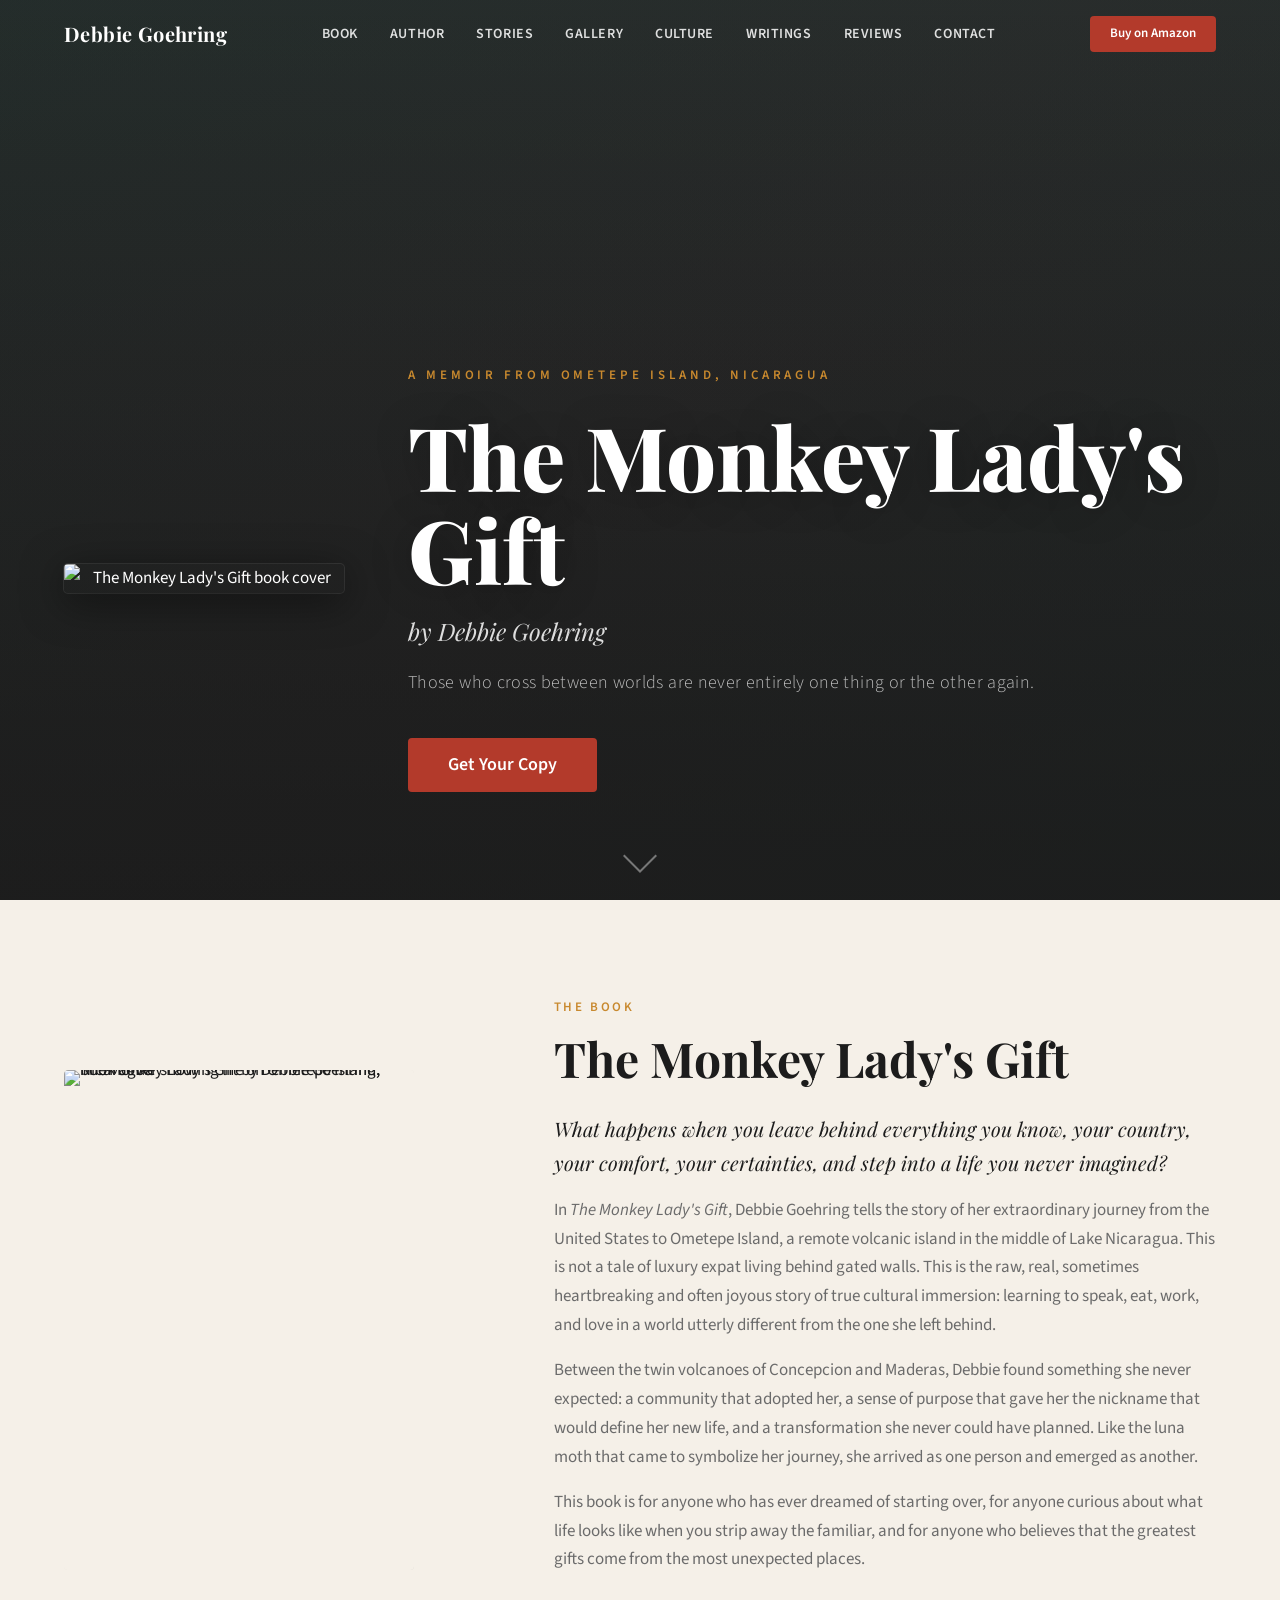
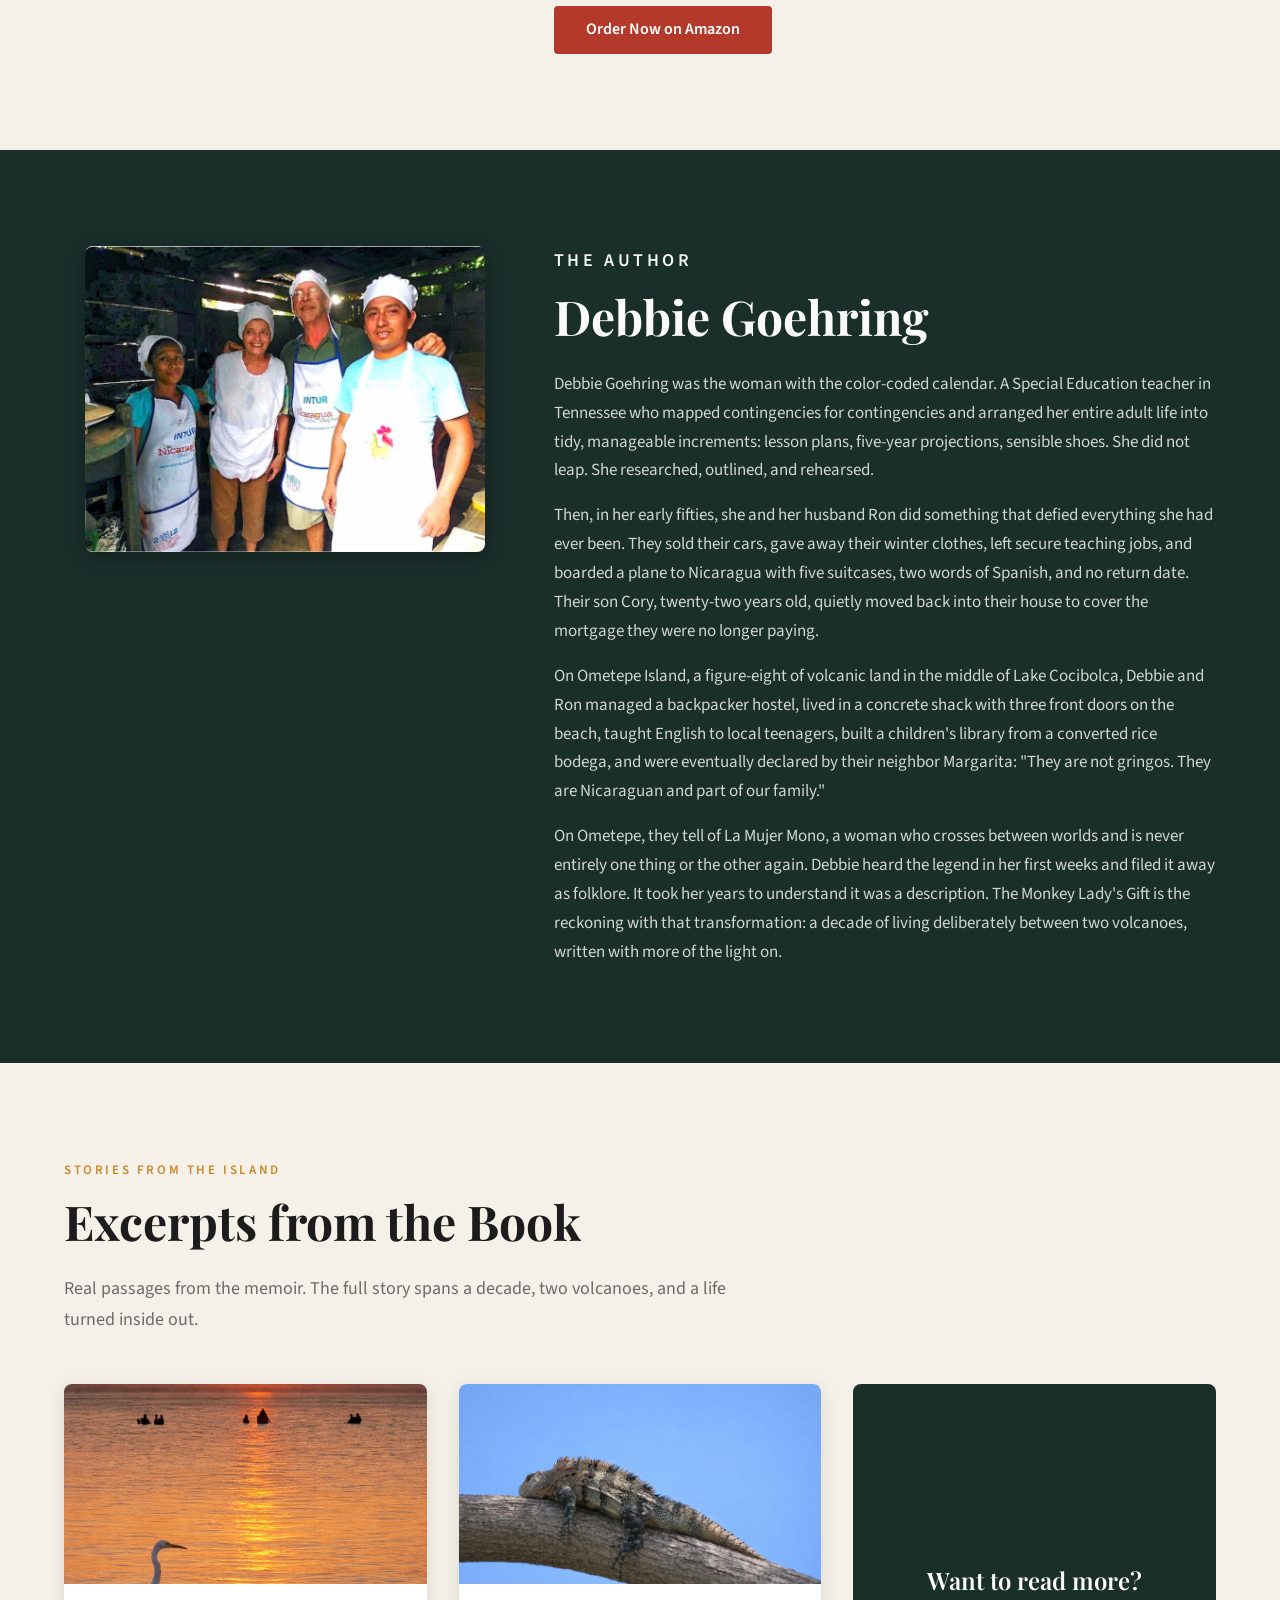
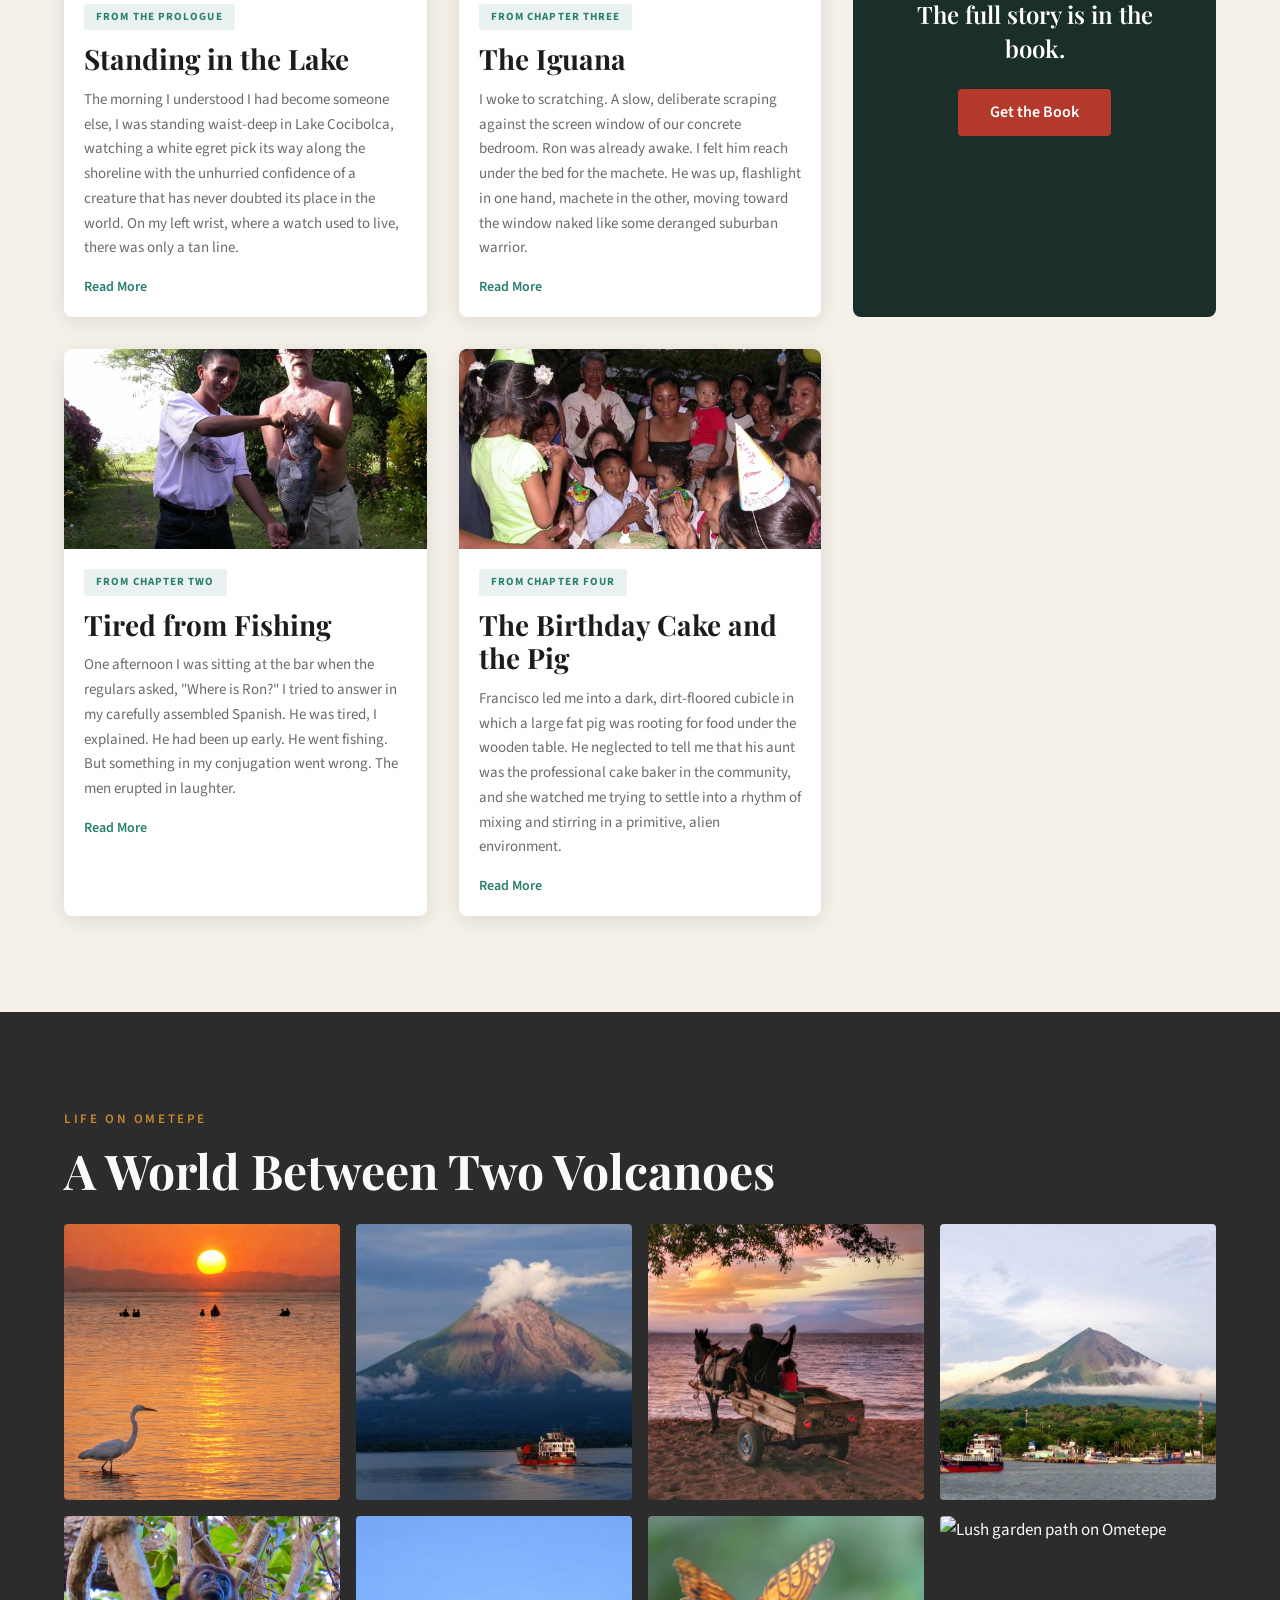
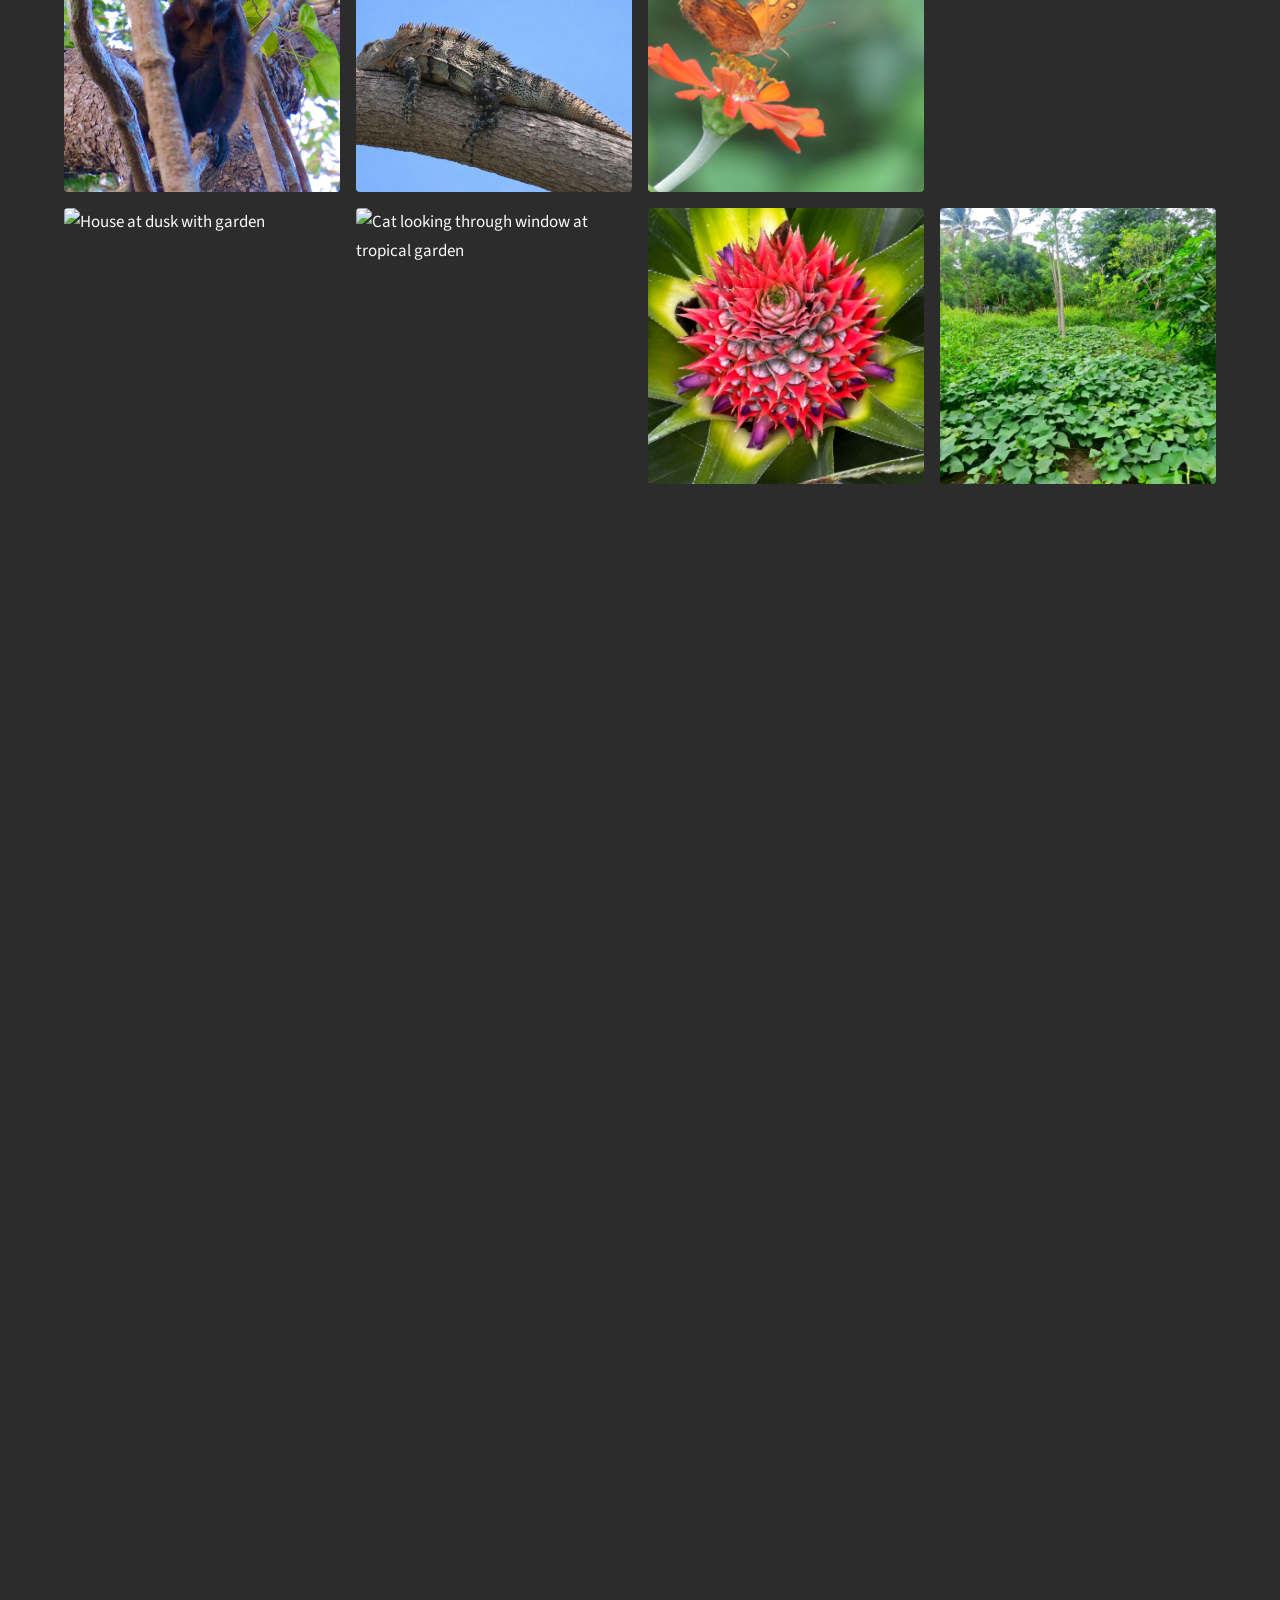
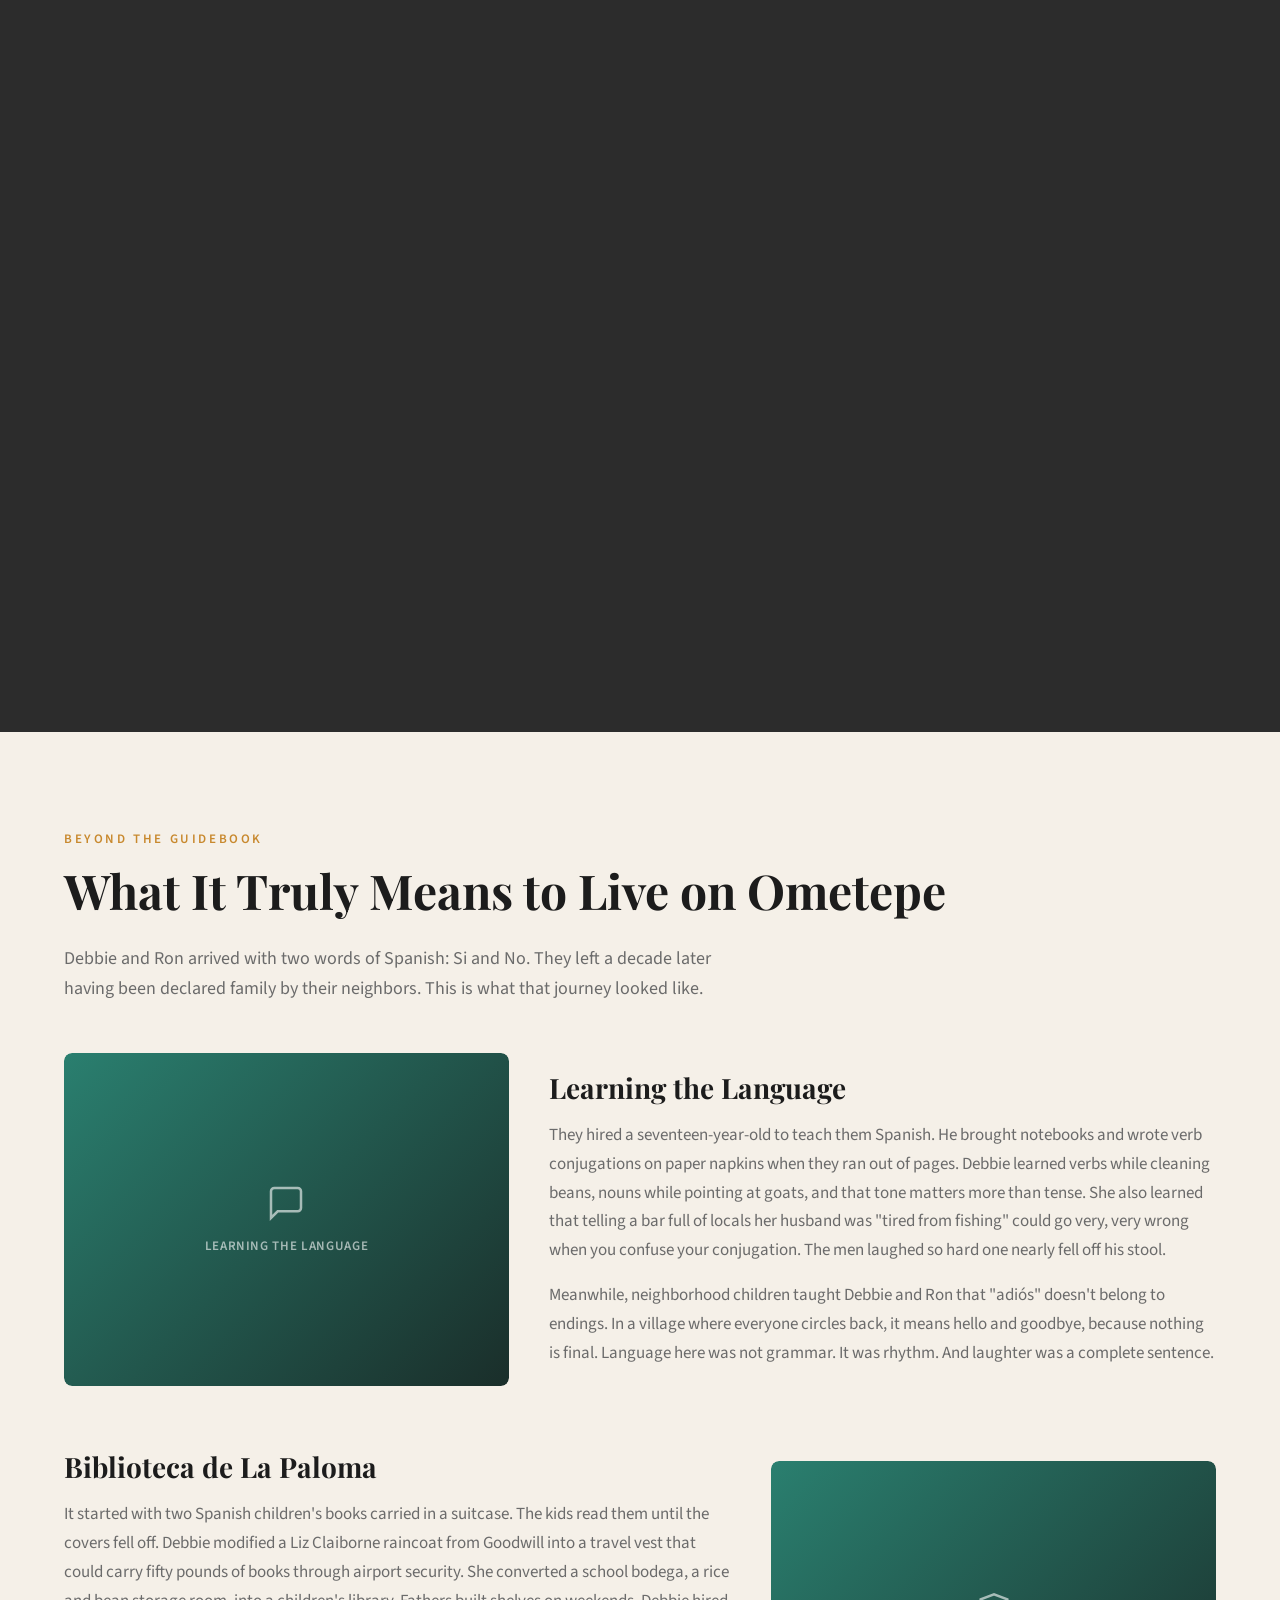
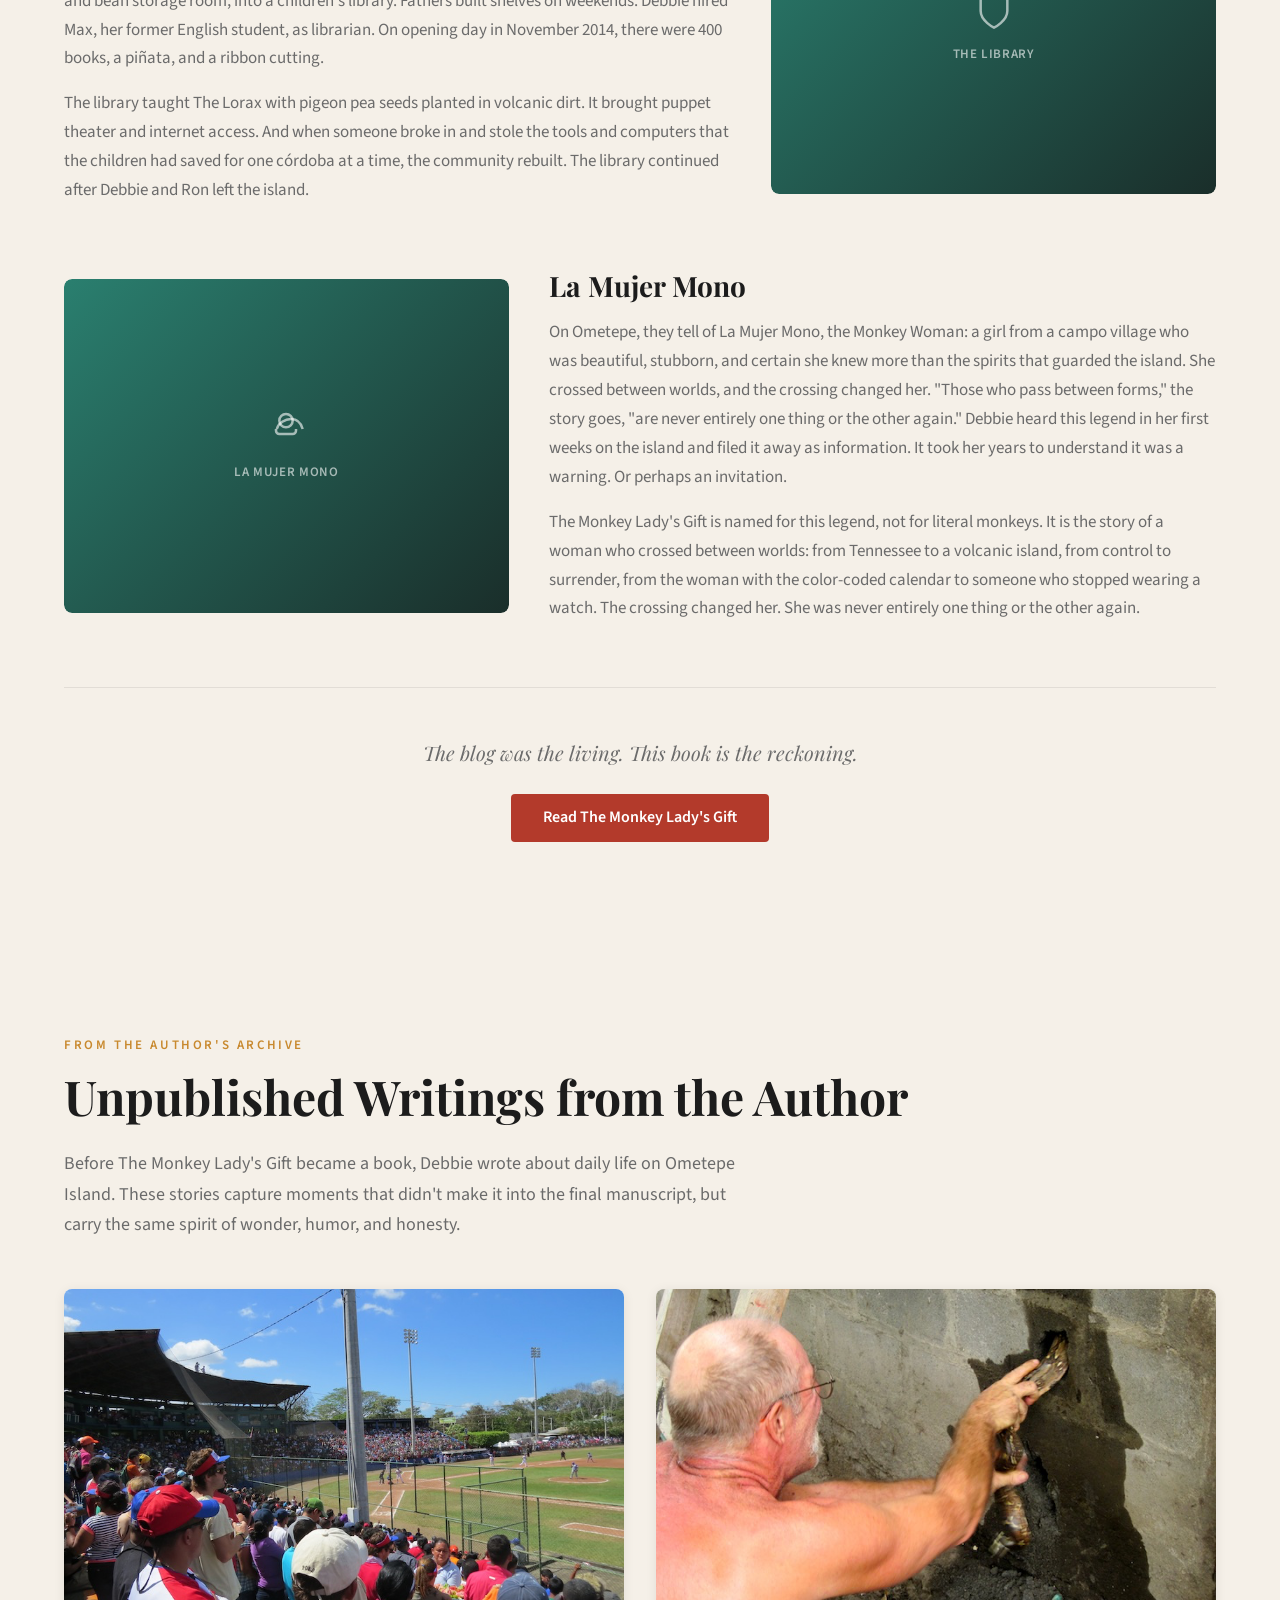
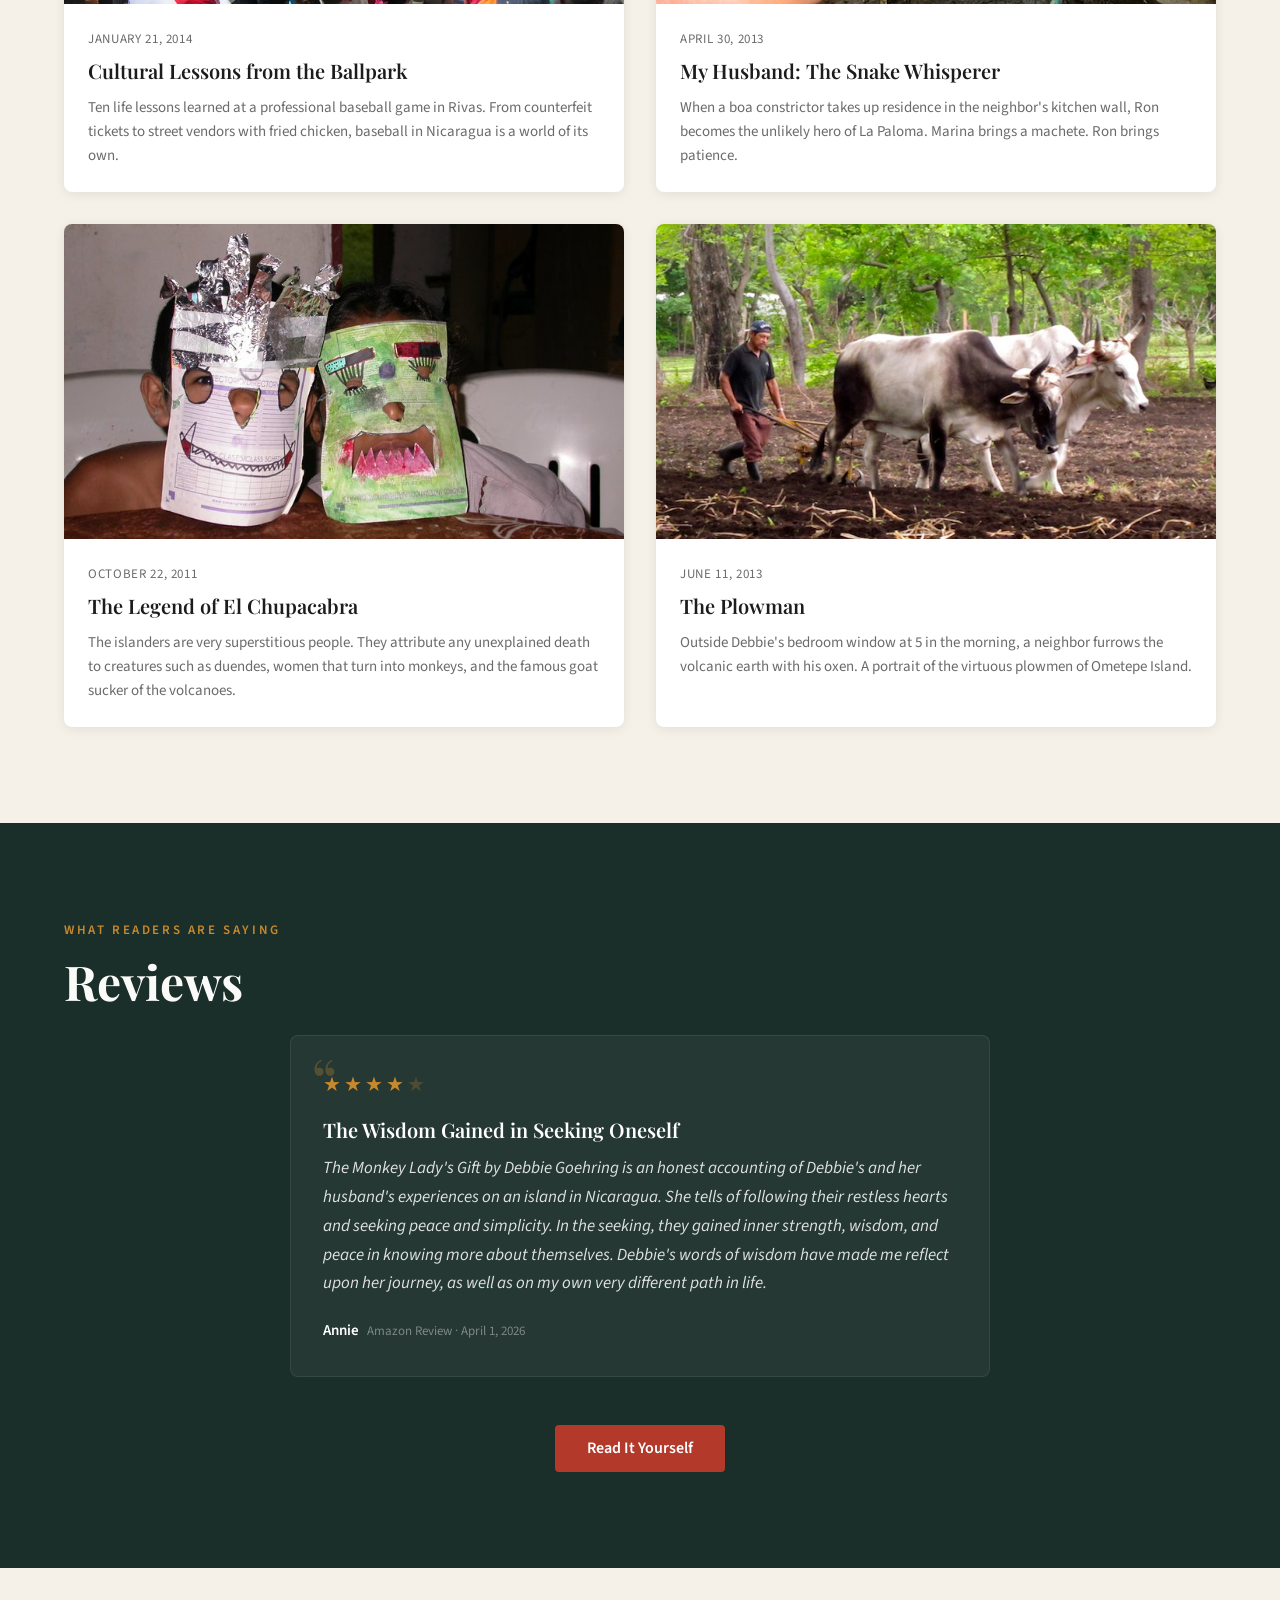
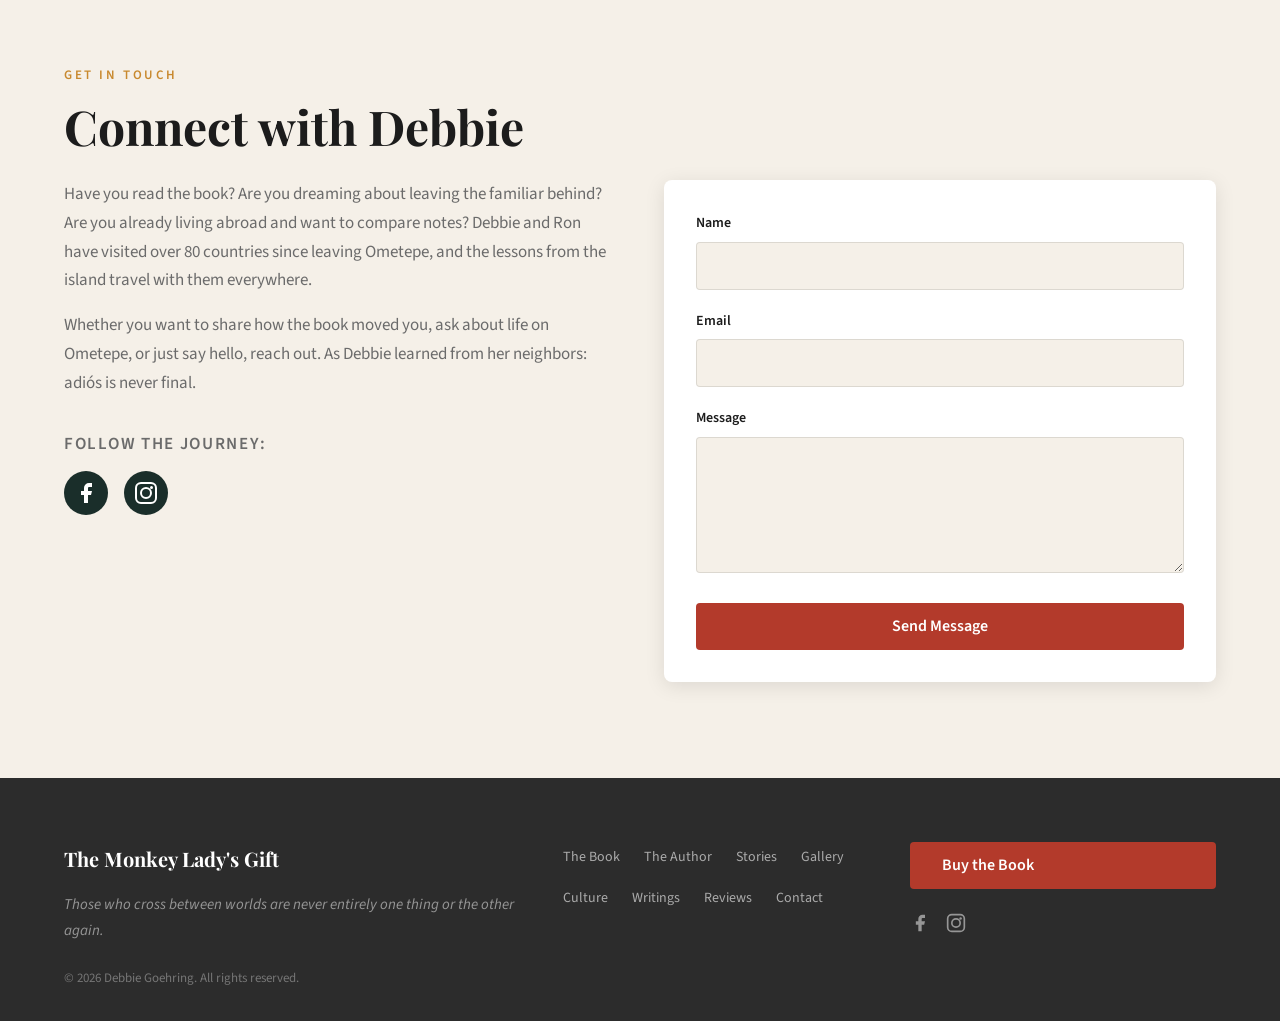
==== commit fc4fb700: "Replace remaining placeholders with real photos - Author section: cooking class photo (IMG_0550) - S" ====
--- a/index.html
+++ b/index.html
@@ -171,11 +171,7 @@
         <section class="author section section--dark" id="author">
             <div class="container author__grid">
                 <div class="author__photo">
-                    <!-- REPLACE: Author photo, square or portrait, min 600x600 -->
-                    <div class="placeholder placeholder--author">
-                        <svg viewBox="0 0 24 24" fill="none" stroke="currentColor" stroke-width="1.5" width="48" height="48"><path d="M20 21v-2a4 4 0 0 0-4-4H8a4 4 0 0 0-4 4v2"/><circle cx="12" cy="7" r="4"/></svg>
-                        <span>Author Photo</span>
-                    </div>
+                    <img src="images/gallery/IMG_0550.JPG" alt="Debbie and Ron with friends at a cooking class on Ometepe Island" loading="lazy">
                 </div>
                 <div class="author__bio">
                     <p class="section__label section__label--light">The Author</p>
@@ -198,9 +194,7 @@
                 <div class="stories__grid">
                     <article class="story-card">
                         <div class="story-card__image">
-                            <div class="placeholder placeholder--story">
-                                <svg viewBox="0 0 24 24" fill="none" stroke="currentColor" stroke-width="1.5" width="32" height="32"><path d="M14.5 4h-5L7 7H4a2 2 0 0 0-2 2v9a2 2 0 0 0 2 2h16a2 2 0 0 0 2-2V9a2 2 0 0 0-2-2h-3l-2.5-3z"/><circle cx="12" cy="13" r="3"/></svg>
-                            </div>
+                            <img src="images/gallery/6D8AF674-A4A8-4600-A35F-CCA2FF8648B5.png" alt="Sunset over Lake Nicaragua" loading="lazy">
                         </div>
                         <span class="story-card__tag story-card__tag--excerpt">From the Prologue</span>
                         <h3 class="story-card__title">Standing in the Lake</h3>
@@ -214,9 +208,7 @@
 
                     <article class="story-card">
                         <div class="story-card__image">
-                            <div class="placeholder placeholder--story">
-                                <svg viewBox="0 0 24 24" fill="none" stroke="currentColor" stroke-width="1.5" width="32" height="32"><path d="M14.5 4h-5L7 7H4a2 2 0 0 0-2 2v9a2 2 0 0 0 2 2h16a2 2 0 0 0 2-2V9a2 2 0 0 0-2-2h-3l-2.5-3z"/><circle cx="12" cy="13" r="3"/></svg>
-                            </div>
+                            <img src="images/gallery/440A5D80-88F4-41ED-B294-8D74492AF2A9.png" alt="An iguana sunning on a branch" loading="lazy">
                         </div>
                         <span class="story-card__tag story-card__tag--excerpt">From Chapter Three</span>
                         <h3 class="story-card__title">The Iguana</h3>
@@ -236,9 +228,7 @@
 
                     <article class="story-card">
                         <div class="story-card__image">
-                            <div class="placeholder placeholder--story">
-                                <svg viewBox="0 0 24 24" fill="none" stroke="currentColor" stroke-width="1.5" width="32" height="32"><path d="M14.5 4h-5L7 7H4a2 2 0 0 0-2 2v9a2 2 0 0 0 2 2h16a2 2 0 0 0 2-2V9a2 2 0 0 0-2-2h-3l-2.5-3z"/><circle cx="12" cy="13" r="3"/></svg>
-                            </div>
+                            <img src="images/gallery/IMG_0607.JPEG" alt="Ron and a neighbor with the day's catch" loading="lazy">
                         </div>
                         <span class="story-card__tag story-card__tag--excerpt">From Chapter Two</span>
                         <h3 class="story-card__title">Tired from Fishing</h3>
@@ -252,9 +242,7 @@
 
                     <article class="story-card">
                         <div class="story-card__image">
-                            <div class="placeholder placeholder--story">
-                                <svg viewBox="0 0 24 24" fill="none" stroke="currentColor" stroke-width="1.5" width="32" height="32"><path d="M14.5 4h-5L7 7H4a2 2 0 0 0-2 2v9a2 2 0 0 0 2 2h16a2 2 0 0 0 2-2V9a2 2 0 0 0-2-2h-3l-2.5-3z"/><circle cx="12" cy="13" r="3"/></svg>
-                            </div>
+                            <img src="images/gallery/IMG_0601.JPEG" alt="A birthday party celebration on Ometepe" loading="lazy">
                         </div>
                         <span class="story-card__tag story-card__tag--excerpt">From Chapter Four</span>
                         <h3 class="story-card__title">The Birthday Cake and the Pig</h3>
--- a/css/style.css
+++ b/css/style.css
@@ -543,6 +543,13 @@
     margin: 0 auto;
 }
 
+.author__photo img {
+    width: 100%;
+    border-radius: 8px;
+    display: block;
+    box-shadow: 0 4px 20px rgba(0, 0, 0, 0.3);
+}
+
 .author__photo .placeholder {
     border-radius: 8px;
 }
@@ -578,6 +585,13 @@
 .story-card__image {
     height: 200px;
     overflow: hidden;
+}
+
+.story-card__image img {
+    width: 100%;
+    height: 100%;
+    object-fit: cover;
+    display: block;
 }
 
 .story-card__tag {
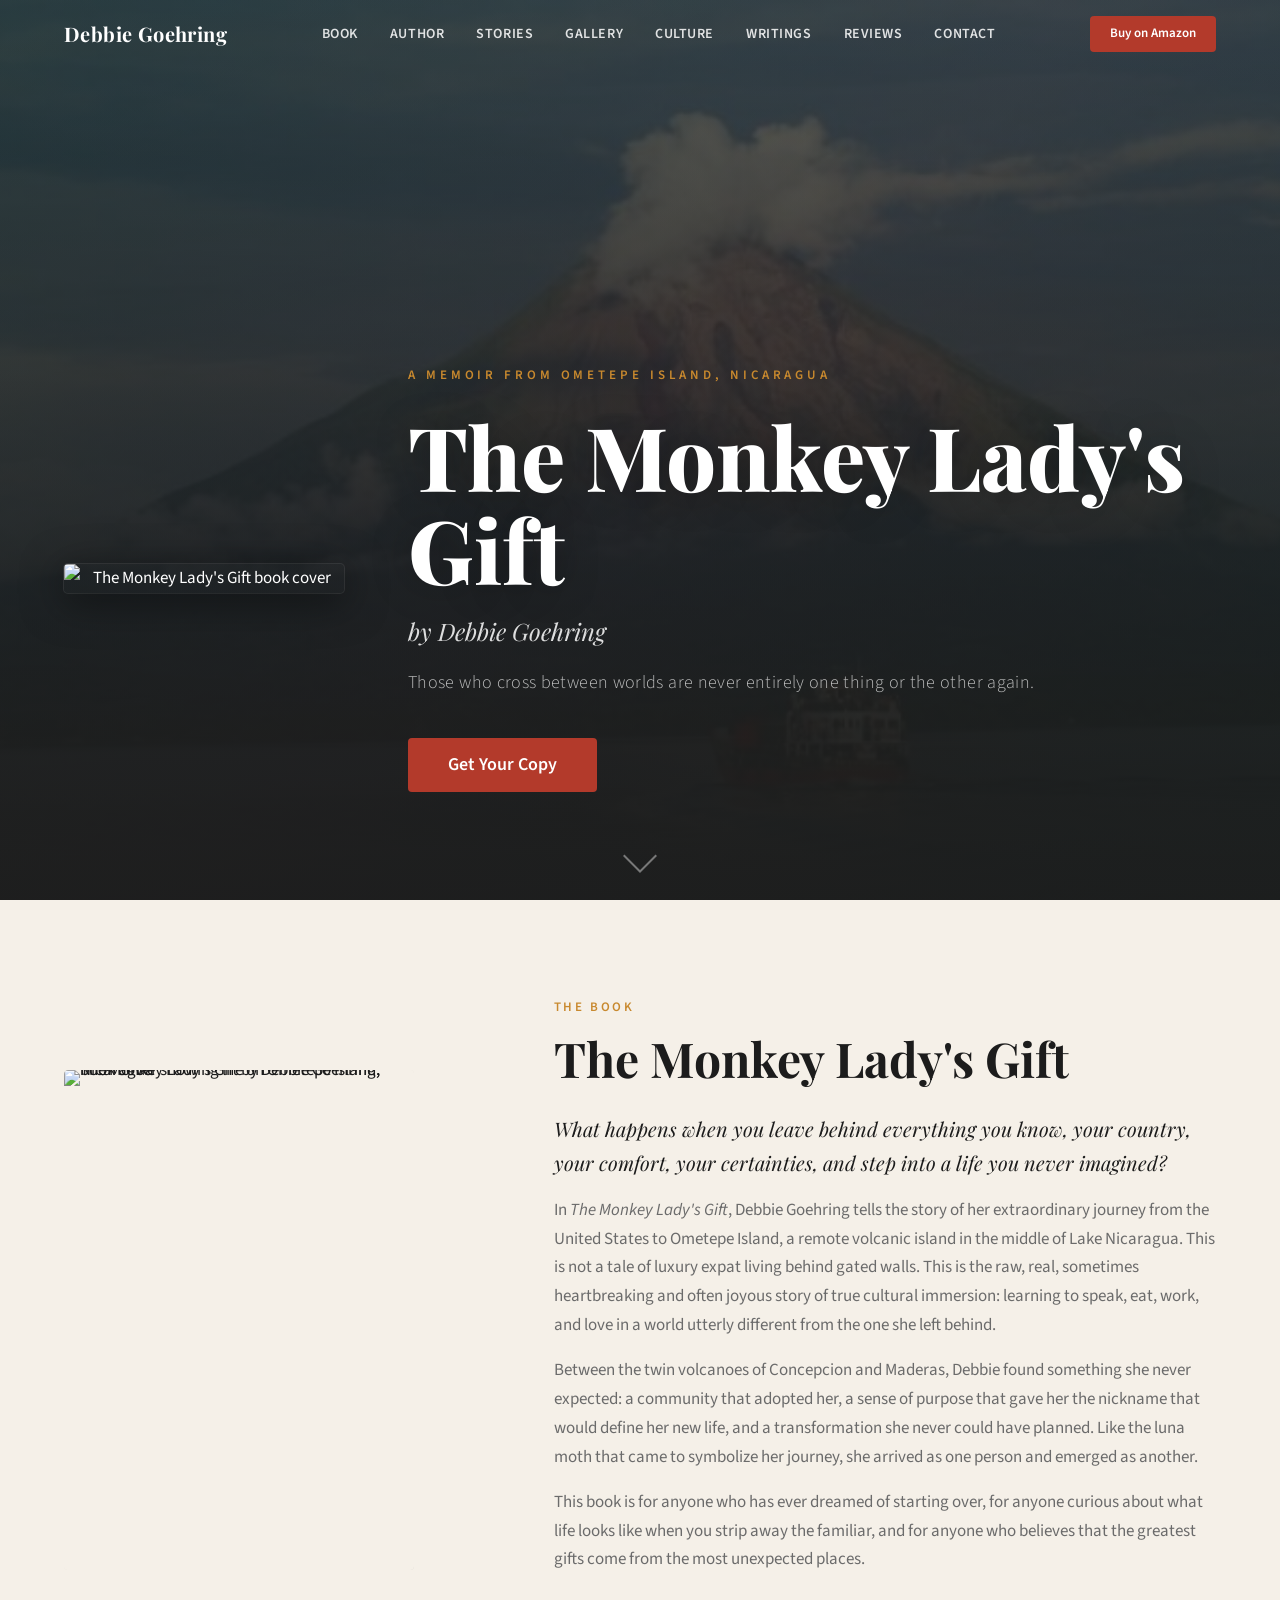
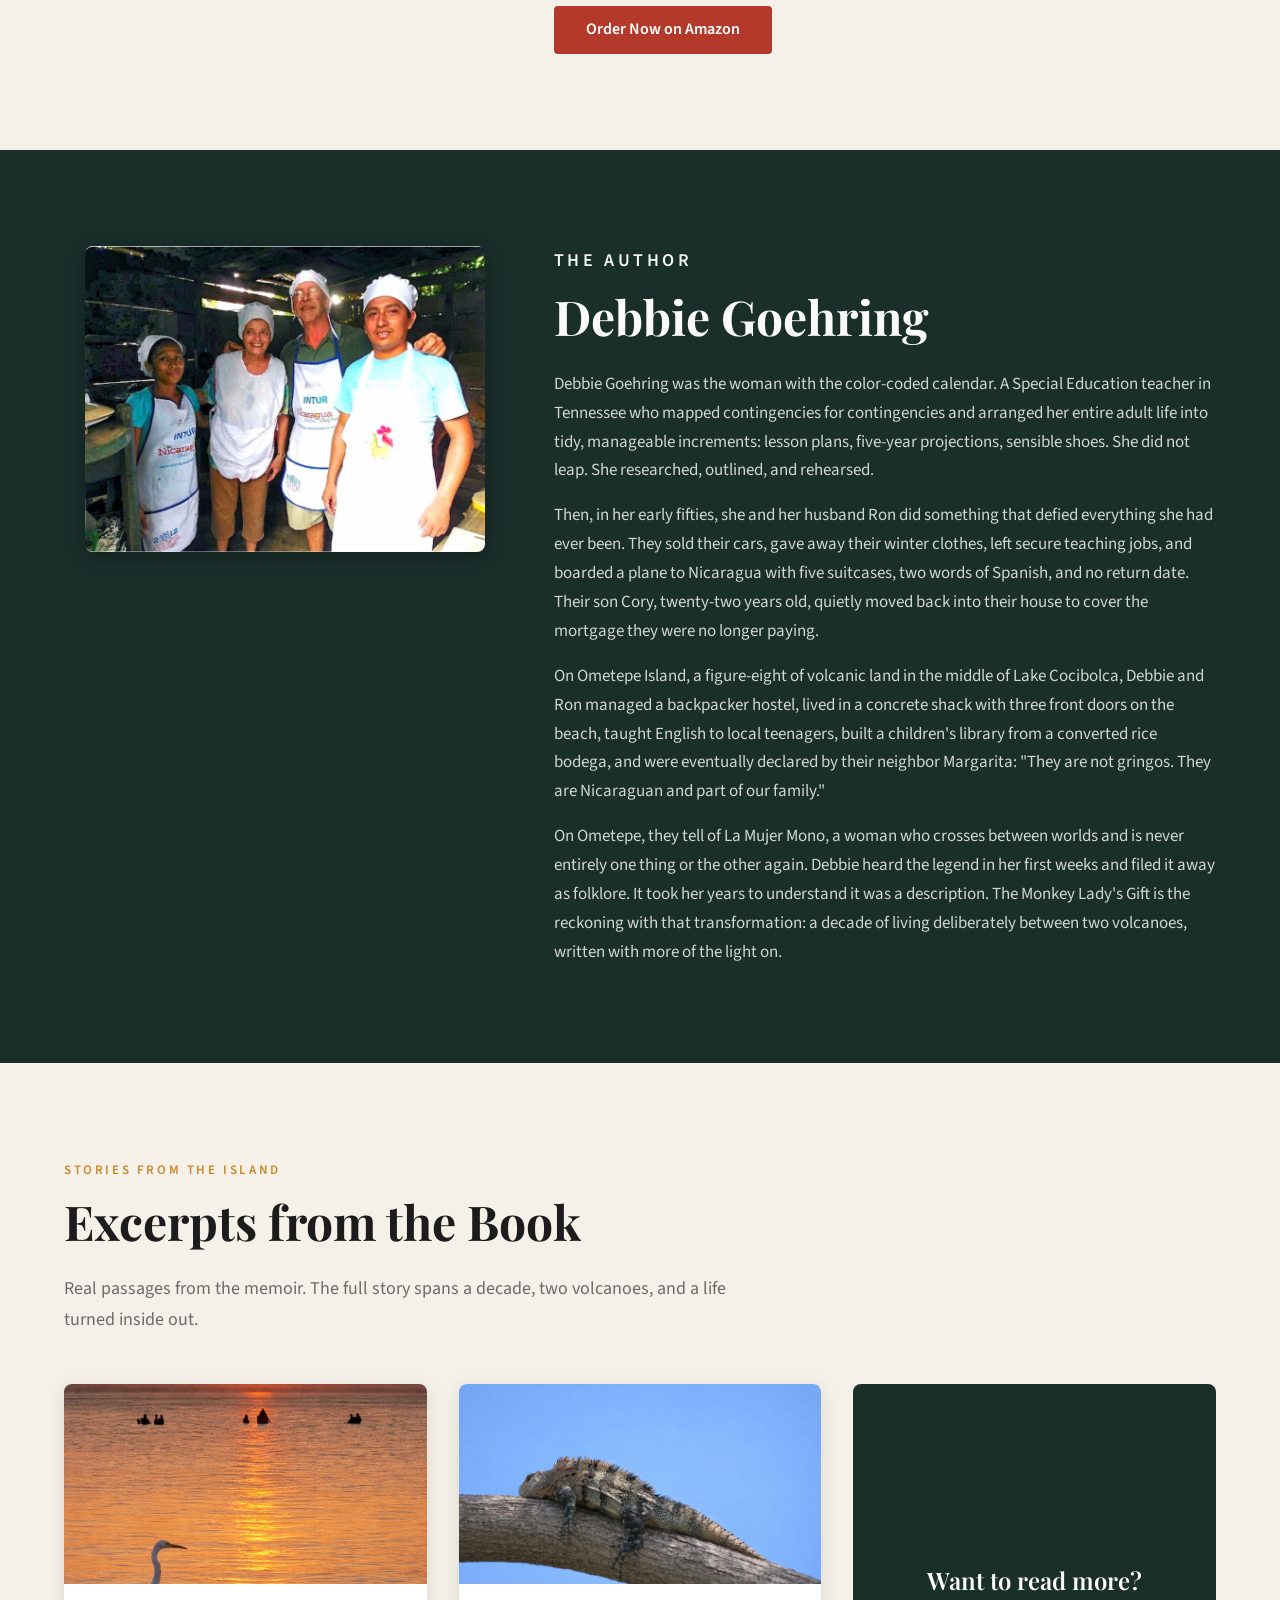
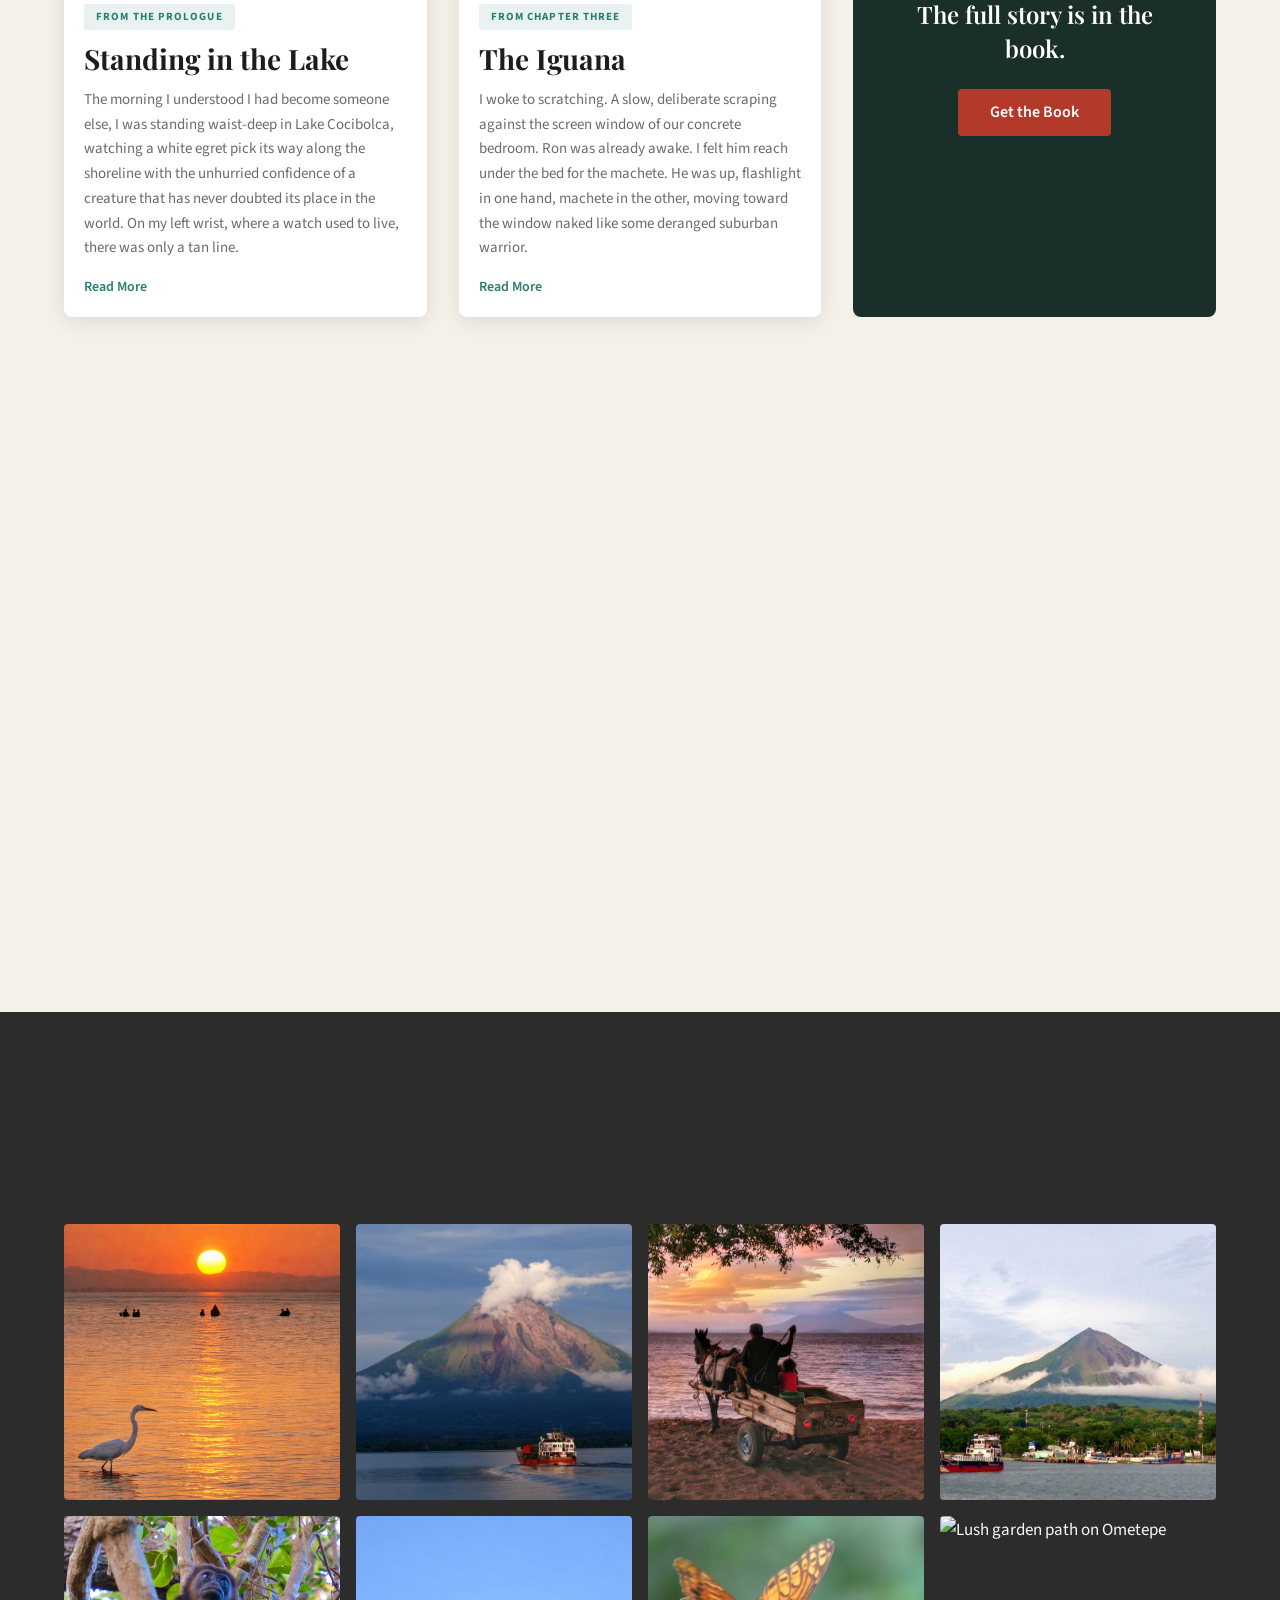
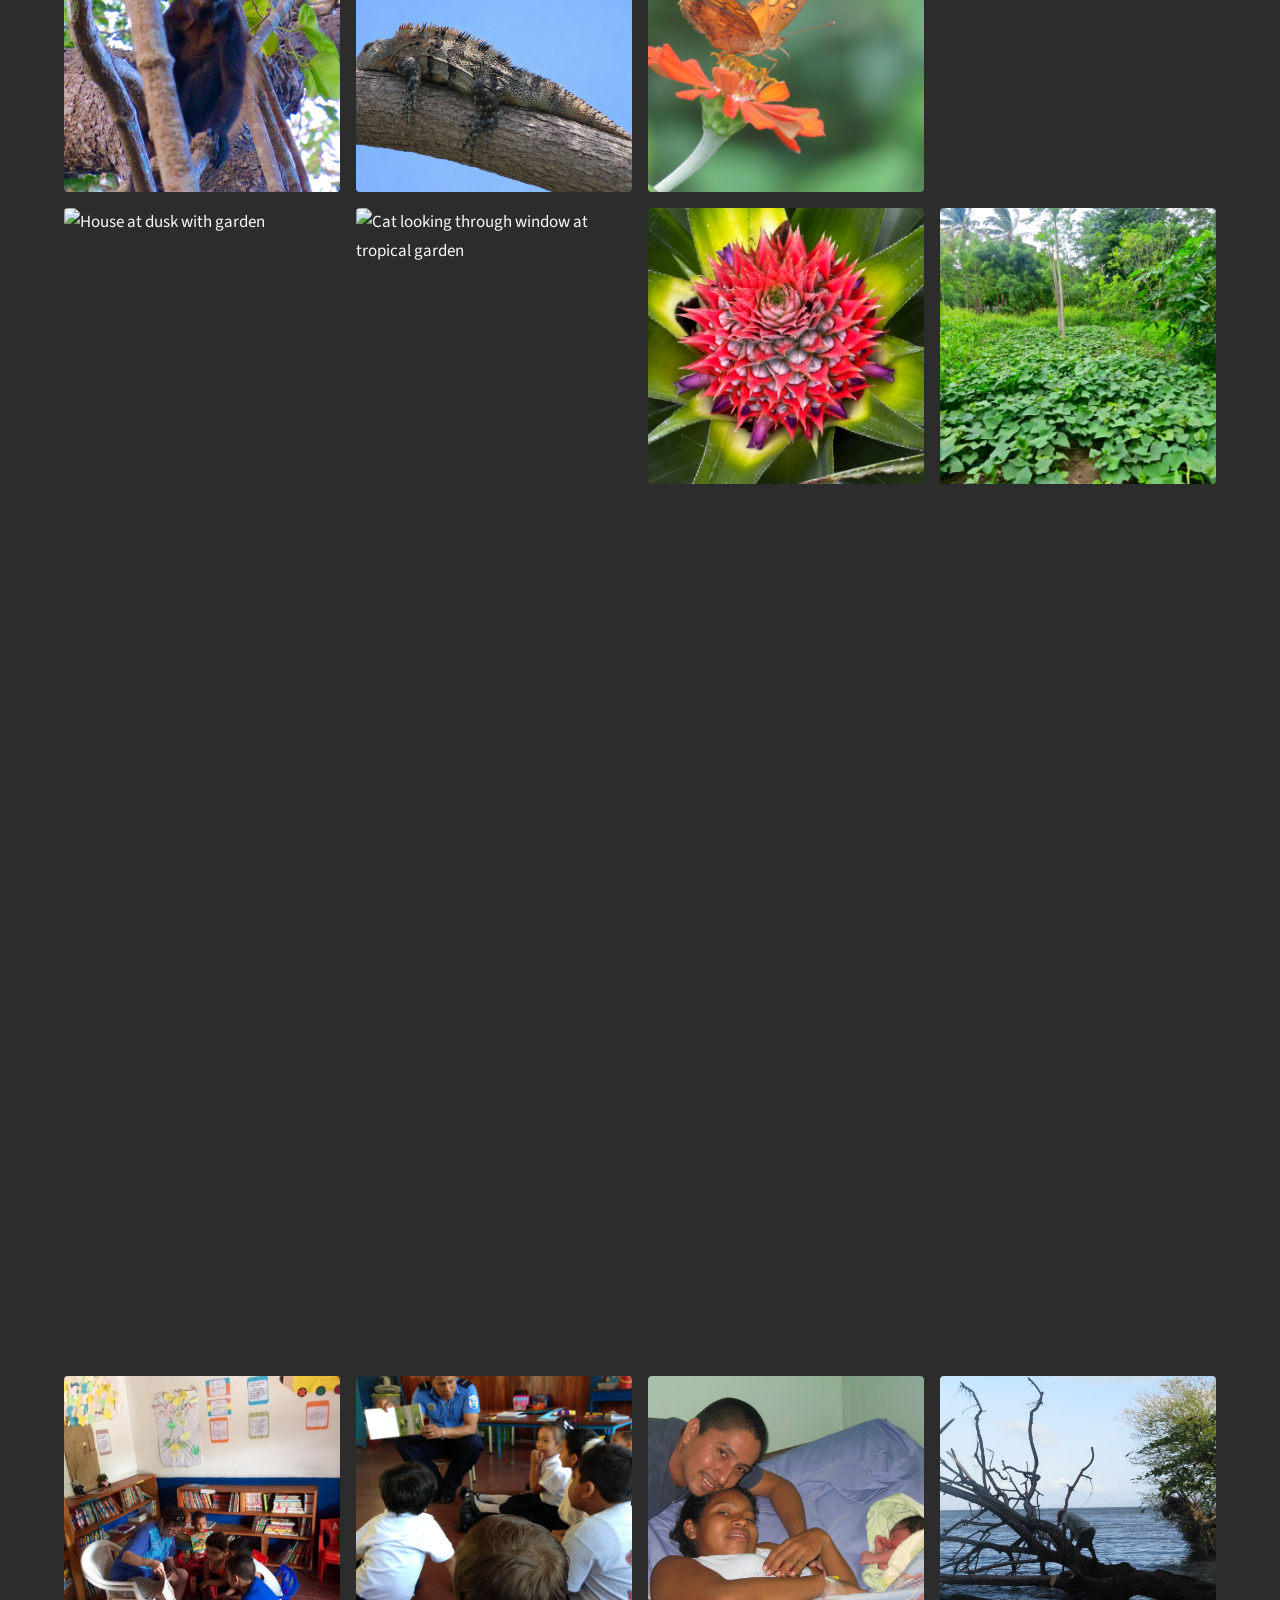
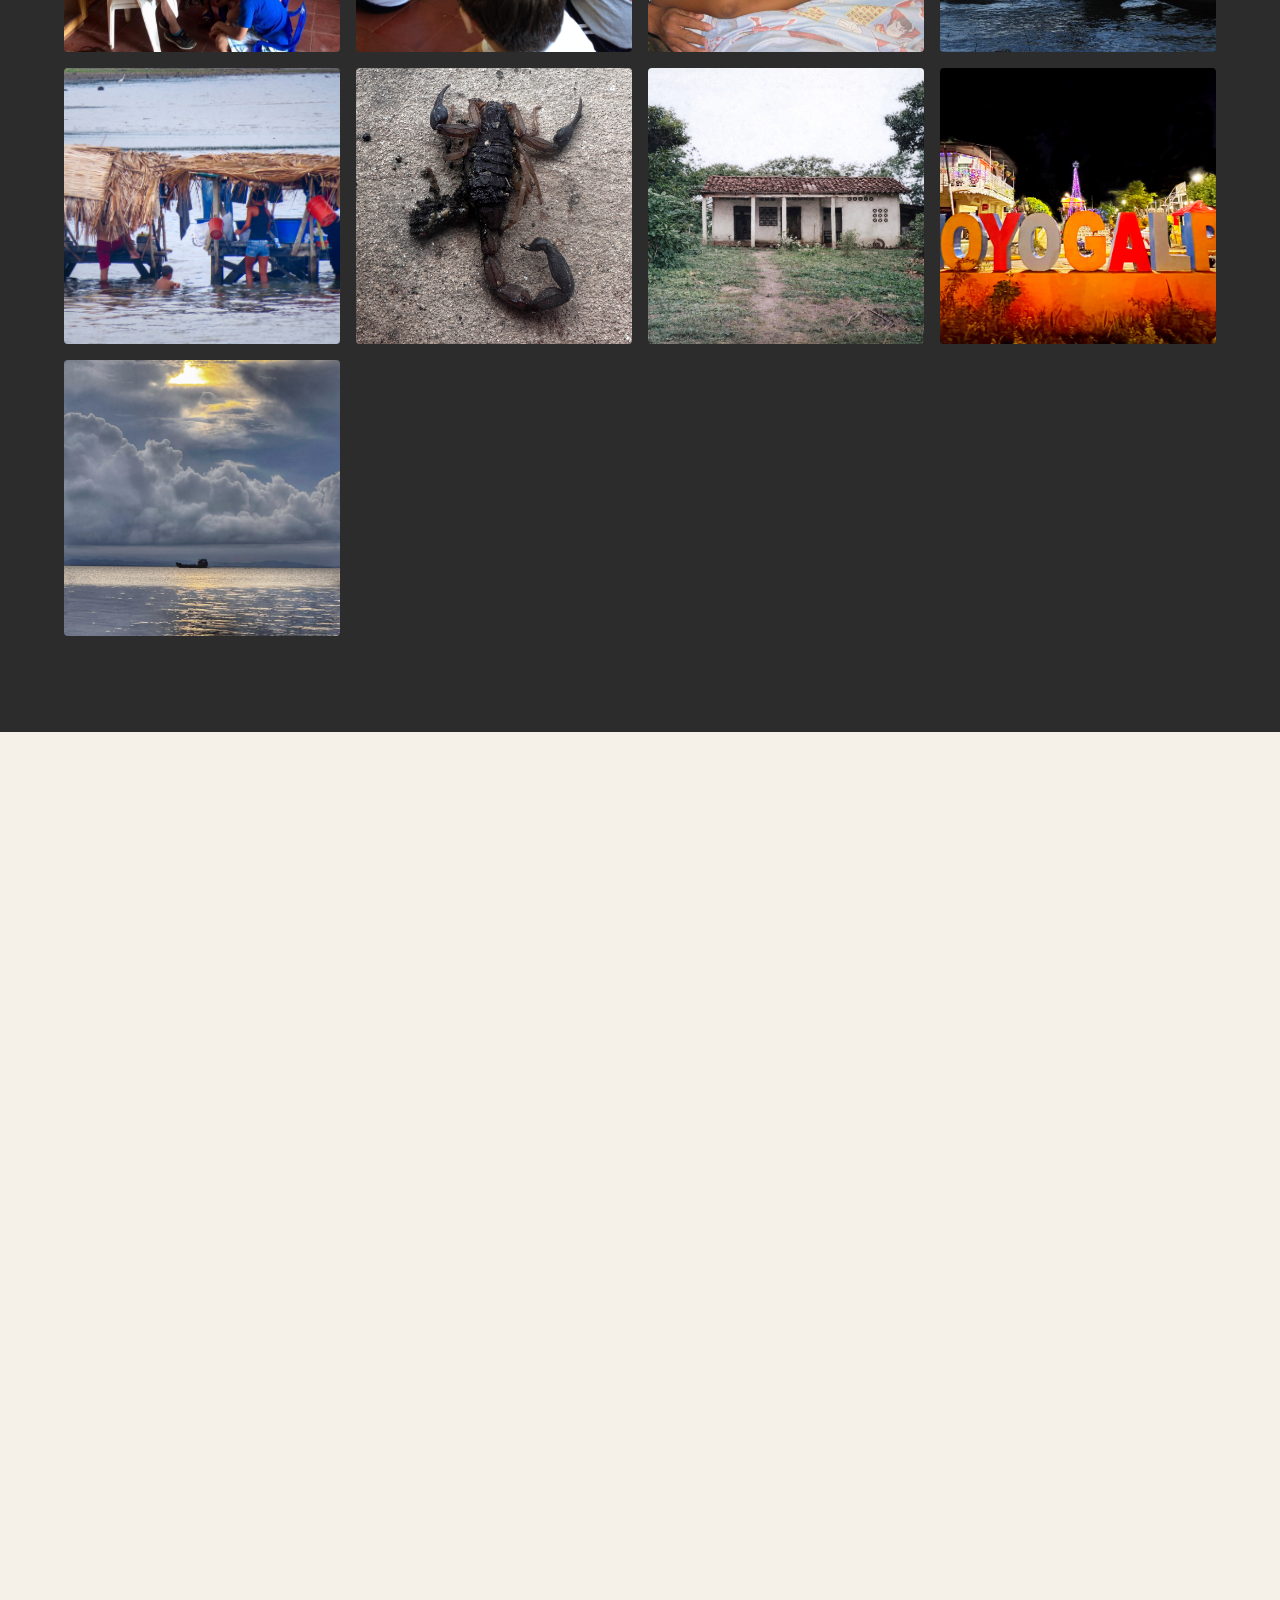
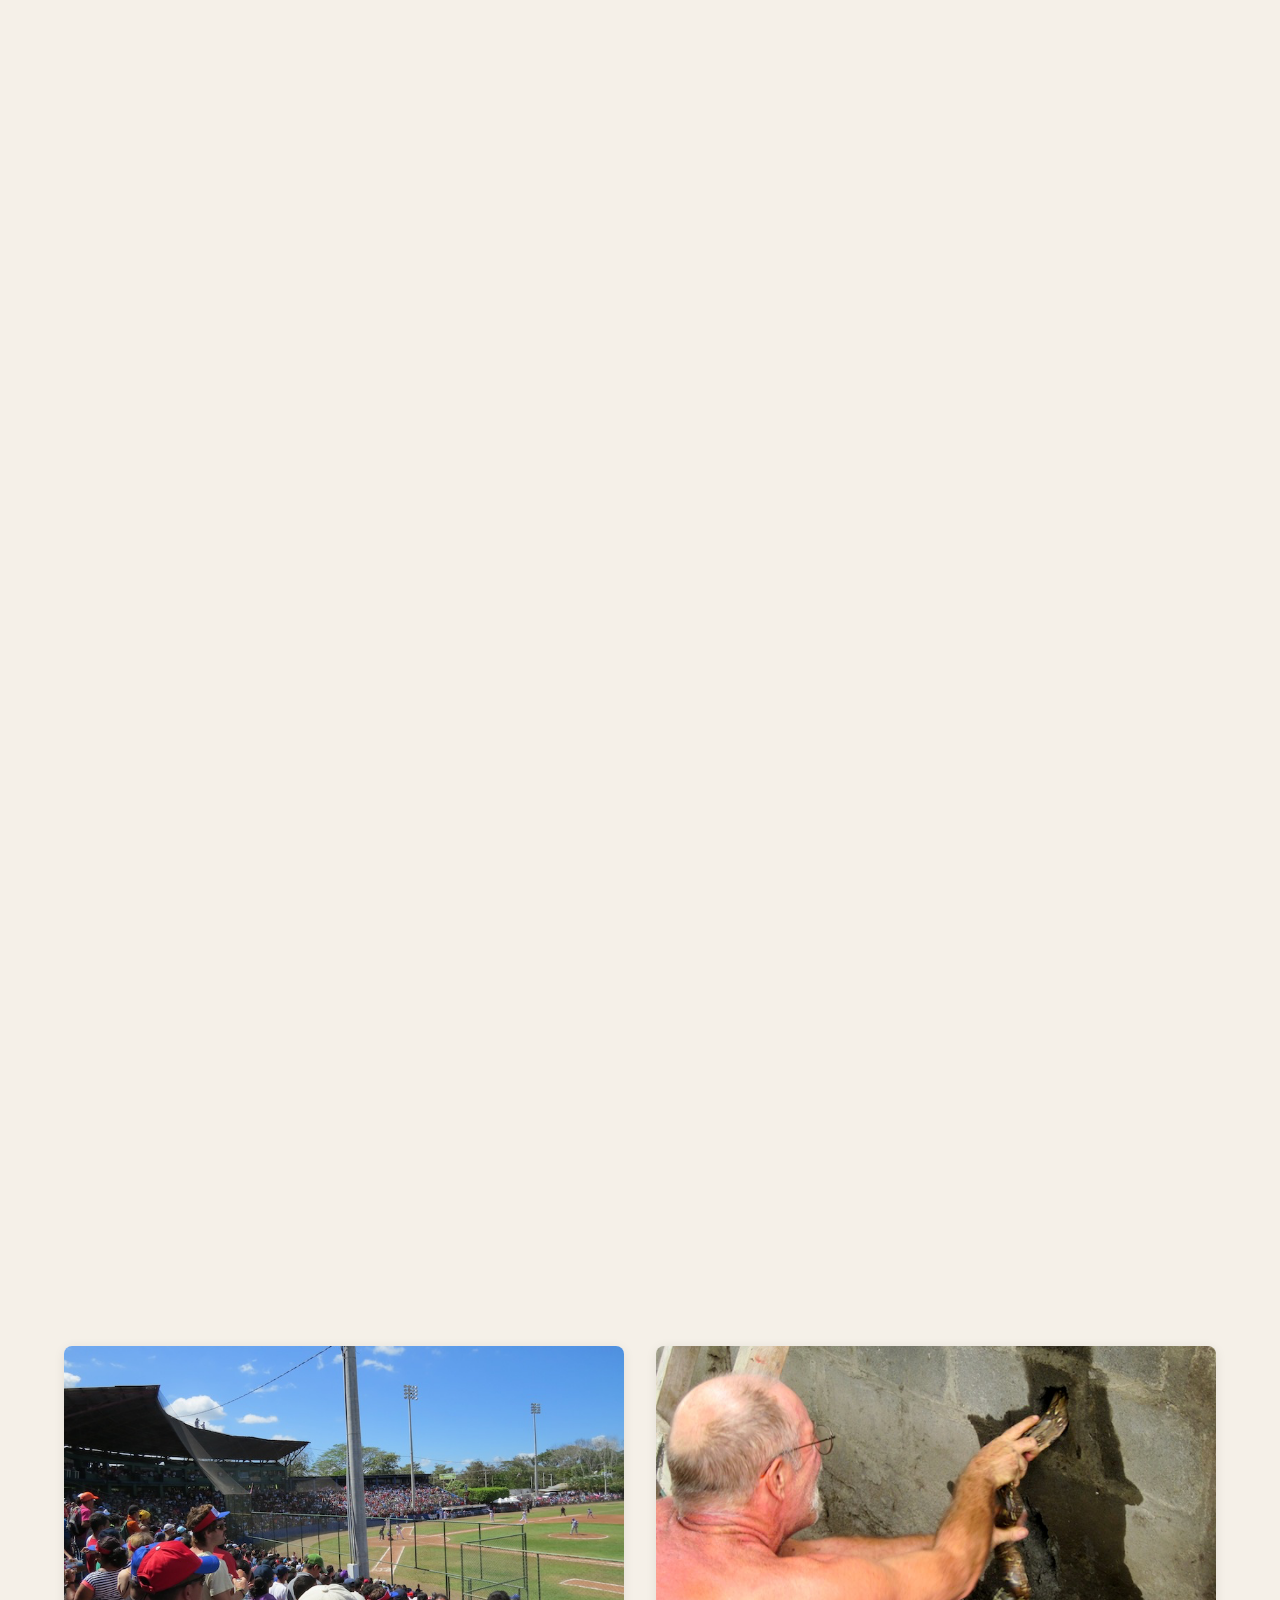
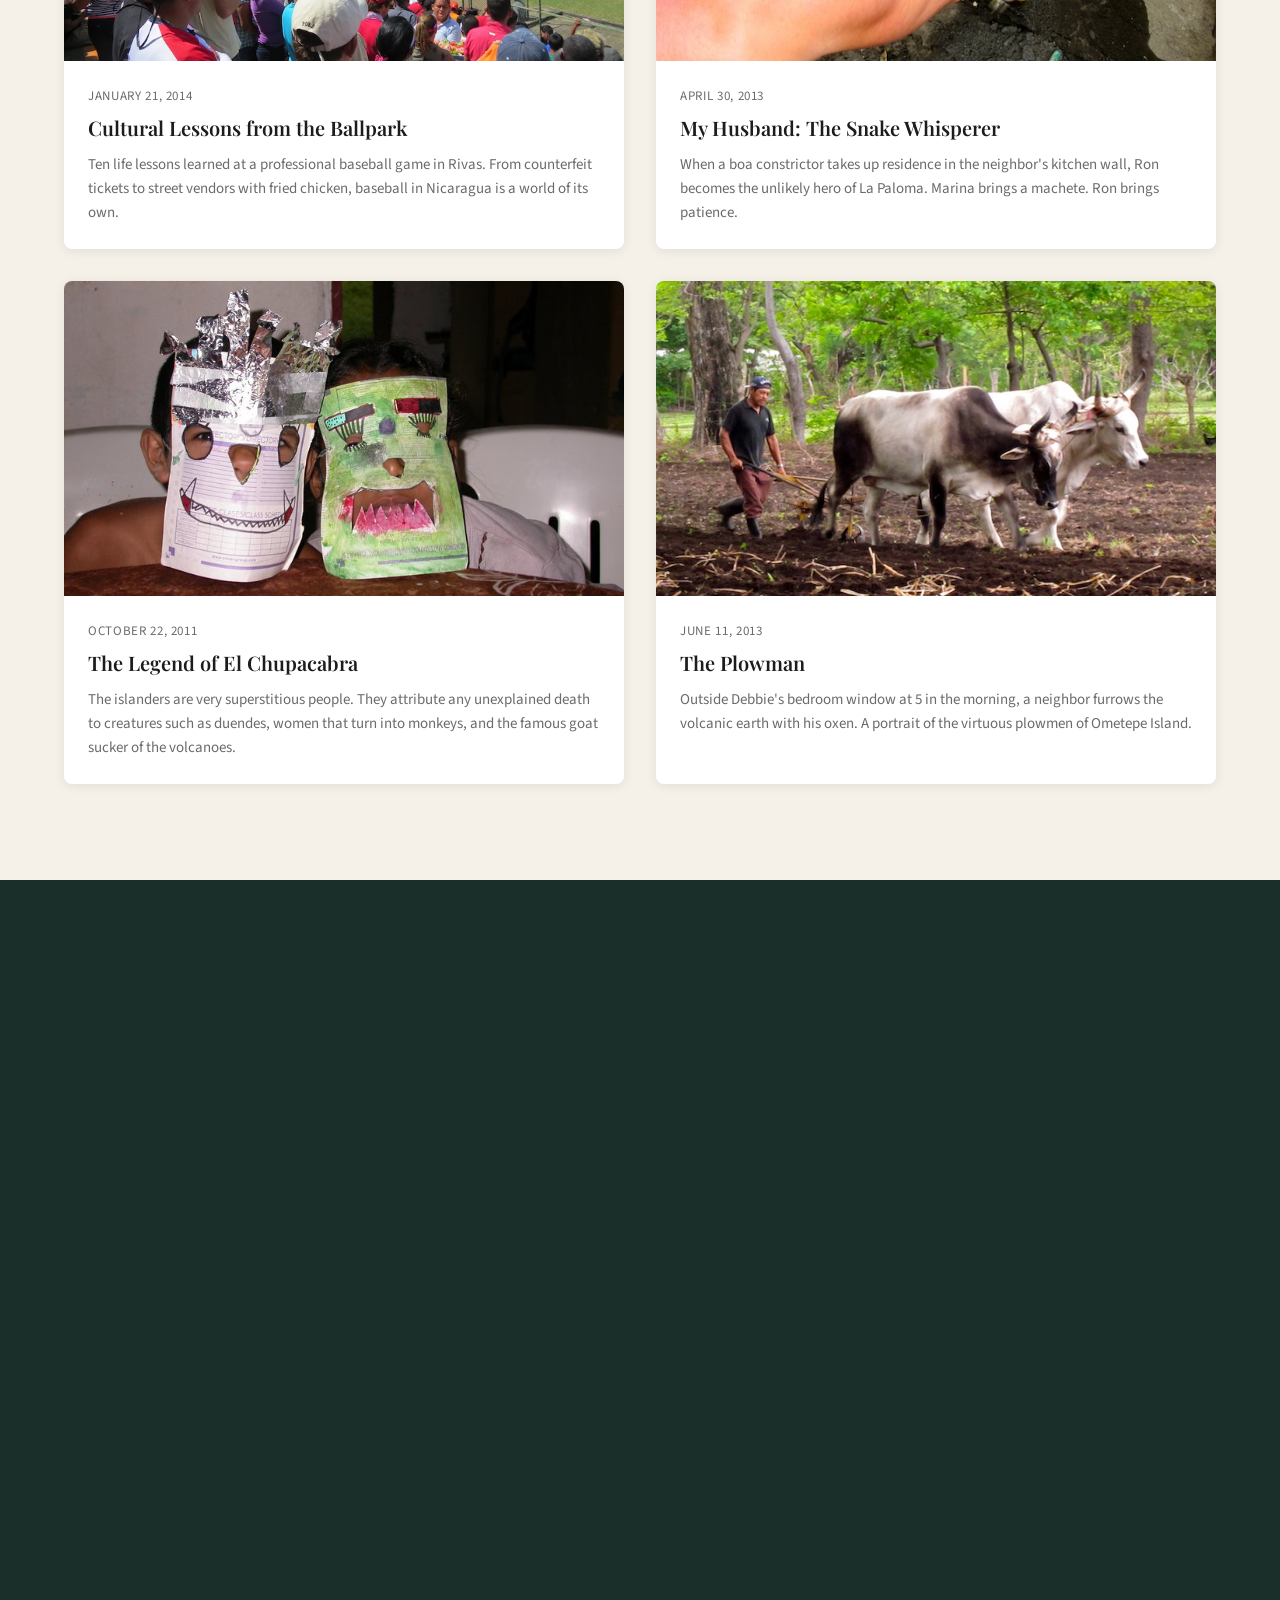
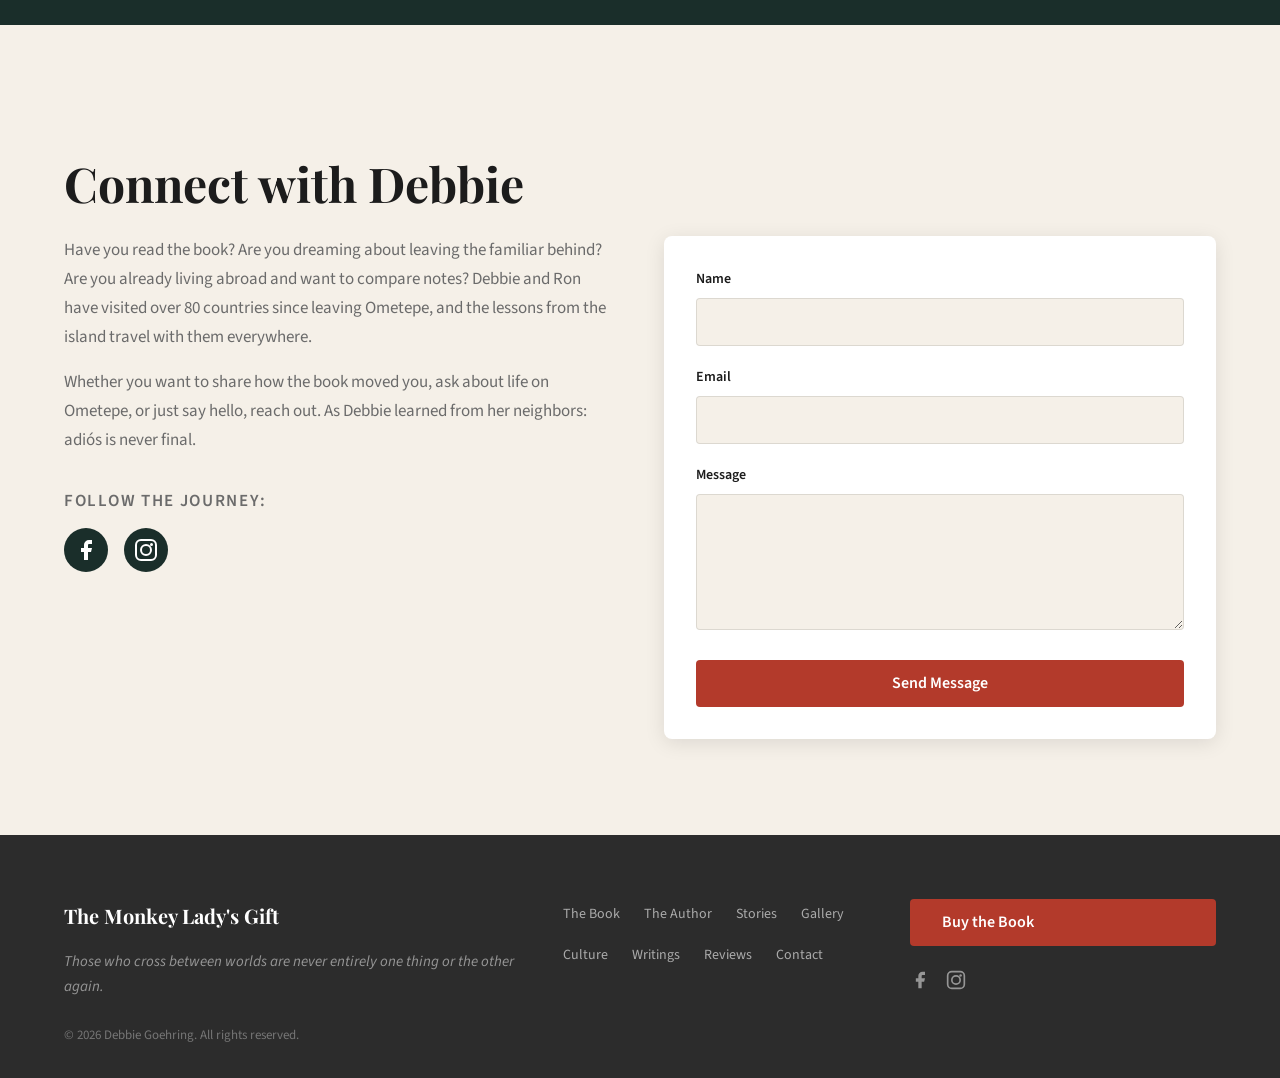
==== commit 7a8e9c28: "Add real photos to Beyond the Guidebook culture section - Learning the Language: Ron with his Nicara" ====
--- a/index.html
+++ b/index.html
@@ -376,10 +376,7 @@
 
                 <div class="culture__block">
                     <div class="culture__image">
-                        <div class="placeholder placeholder--culture">
-                            <svg viewBox="0 0 24 24" fill="none" stroke="currentColor" stroke-width="1.5" width="40" height="40"><path d="M21 15a2 2 0 0 1-2 2H7l-4 4V5a2 2 0 0 1 2-2h14a2 2 0 0 1 2 2z"/></svg>
-                            <span>Learning the Language</span>
-                        </div>
+                        <img src="images/gallery/IMG_0620.JPG" alt="Ron with his Nicaraguan neighbors and friends" loading="lazy">
                     </div>
                     <div class="culture__text">
                         <h3>Learning the Language</h3>
@@ -390,10 +387,7 @@
 
                 <div class="culture__block culture__block--reversed">
                     <div class="culture__image">
-                        <div class="placeholder placeholder--culture">
-                            <svg viewBox="0 0 24 24" fill="none" stroke="currentColor" stroke-width="1.5" width="40" height="40"><path d="M12 22s8-4 8-10V5l-8-3-8 3v7c0 6 8 10 8 10z"/></svg>
-                            <span>The Library</span>
-                        </div>
+                        <img src="images/gallery/IMG_0284.PNG" alt="Children reading at the Biblioteca de La Paloma" loading="lazy">
                     </div>
                     <div class="culture__text">
                         <h3>Biblioteca de La Paloma</h3>
@@ -404,10 +398,7 @@
 
                 <div class="culture__block">
                     <div class="culture__image">
-                        <div class="placeholder placeholder--culture">
-                            <svg viewBox="0 0 24 24" fill="none" stroke="currentColor" stroke-width="1.5" width="40" height="40"><path d="M6.5 12c.94-3.46 4.94-6 8.5-6 3.56 0 6.06 2.54 7 6"/><path d="M18 12v1a2 2 0 0 1-2 2H8a2 2 0 0 1-2-2v-1"/><circle cx="12" cy="7" r="4"/></svg>
-                            <span>La Mujer Mono</span>
-                        </div>
+                        <img src="images/gallery/IMG_5898.JPG" alt="A howler monkey in the trees of Ometepe Island" loading="lazy">
                     </div>
                     <div class="culture__text">
                         <h3>La Mujer Mono</h3>
--- a/css/style.css
+++ b/css/style.css
@@ -367,14 +367,14 @@
     background-color: var(--color-charcoal);
     background-image:
         linear-gradient(135deg,
-            rgba(26, 46, 42, 0.3) 0%,
-            rgba(44, 44, 44, 0.1) 50%,
-            rgba(26, 46, 42, 0.4) 100%),
+            rgba(26, 46, 42, 0.65) 0%,
+            rgba(44, 44, 44, 0.55) 50%,
+            rgba(26, 46, 42, 0.6) 100%),
         linear-gradient(to bottom,
-            transparent 0%,
-            rgba(28, 28, 28, 0.4) 60%,
-            rgba(28, 28, 28, 0.85) 100%);
-    /* REPLACE: Add background-image url() for real hero photo */
+            rgba(28, 28, 28, 0.3) 0%,
+            rgba(28, 28, 28, 0.5) 60%,
+            rgba(28, 28, 28, 0.85) 100%),
+        url('../images/gallery/IMG_0621.JPG');
     background-size: cover;
     background-position: center;
     background-attachment: scroll;
@@ -386,9 +386,9 @@
     inset: 0;
     background: linear-gradient(
         to bottom,
-        rgba(26, 46, 42, 0.2) 0%,
-        rgba(28, 28, 28, 0.3) 40%,
-        rgba(28, 28, 28, 0.8) 100%
+        rgba(26, 46, 42, 0.25) 0%,
+        rgba(28, 28, 28, 0.35) 40%,
+        rgba(28, 28, 28, 0.85) 100%
     );
 }
 
@@ -718,6 +718,14 @@
     overflow: hidden;
 }
 
+.culture__image img {
+    width: 100%;
+    height: 100%;
+    object-fit: cover;
+    display: block;
+    border-radius: 8px;
+}
+
 .culture__text h3 {
     color: var(--color-ink);
     margin-bottom: 1rem;
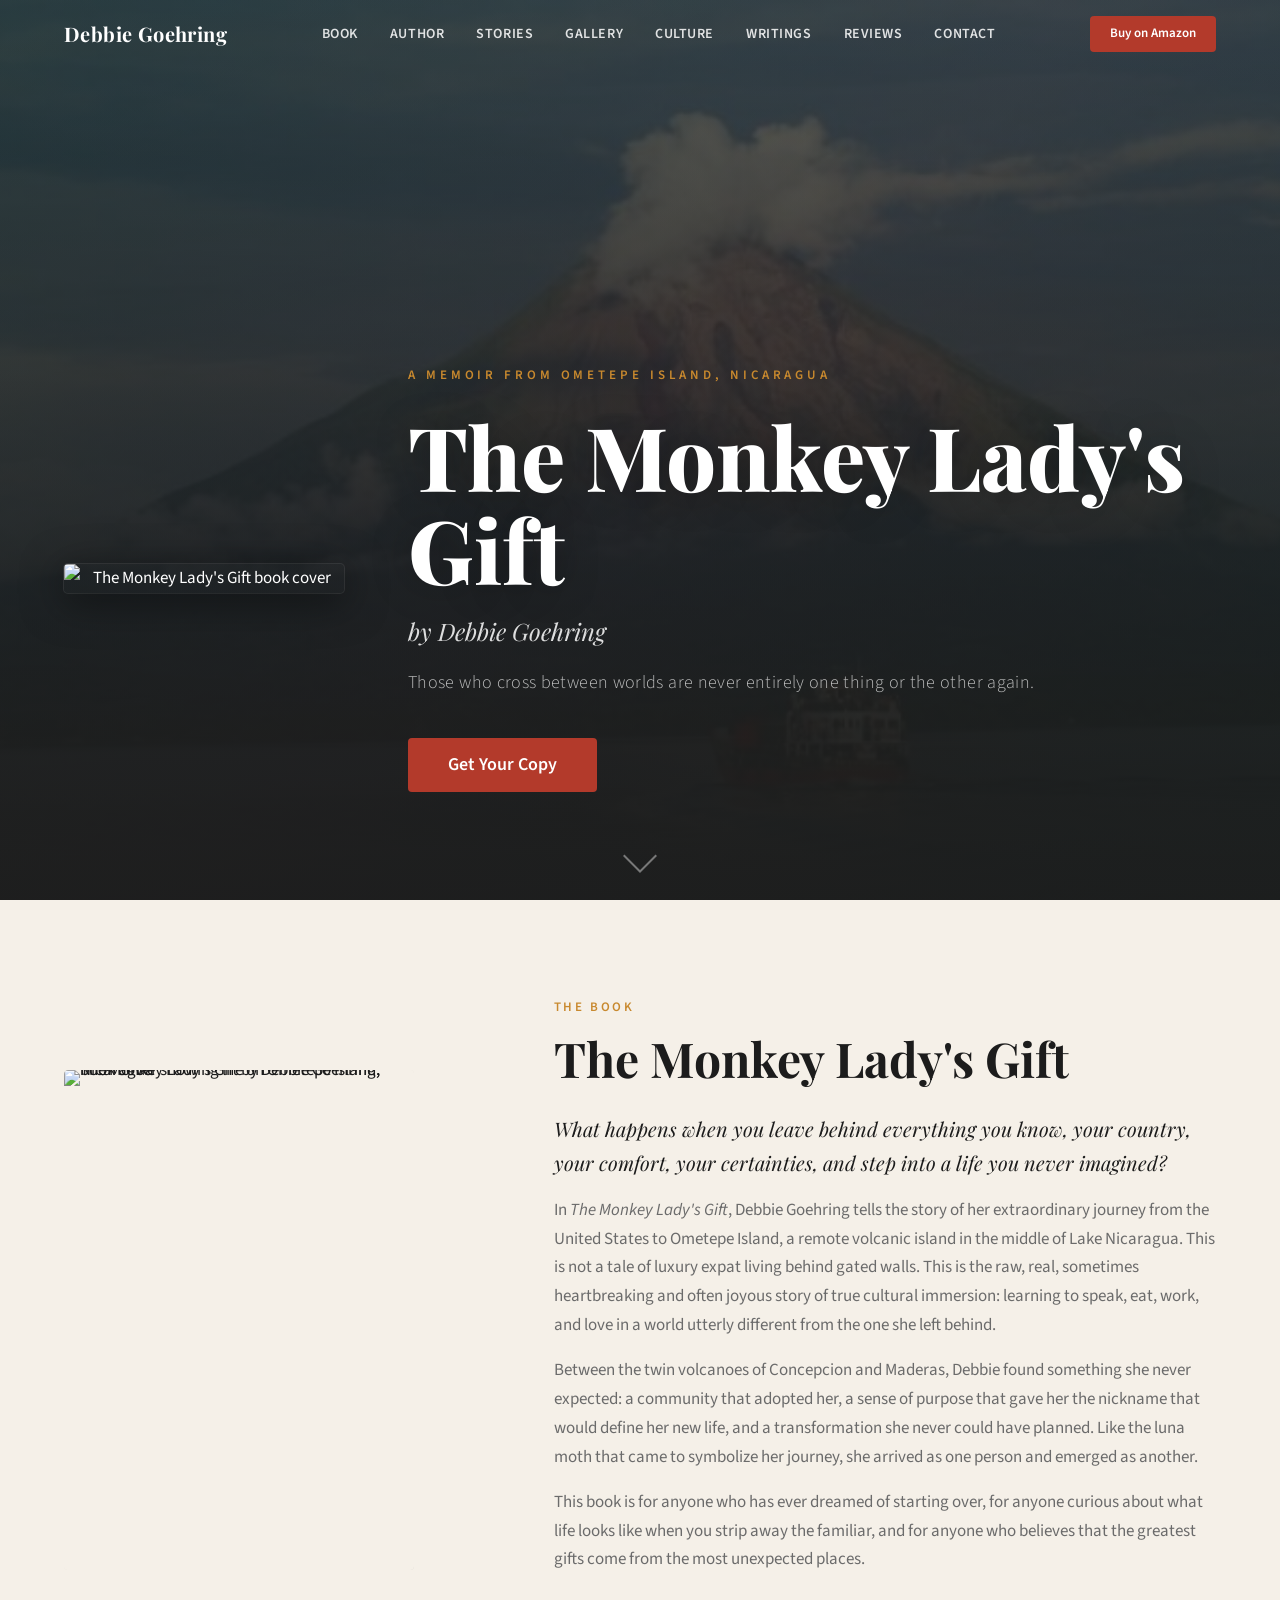
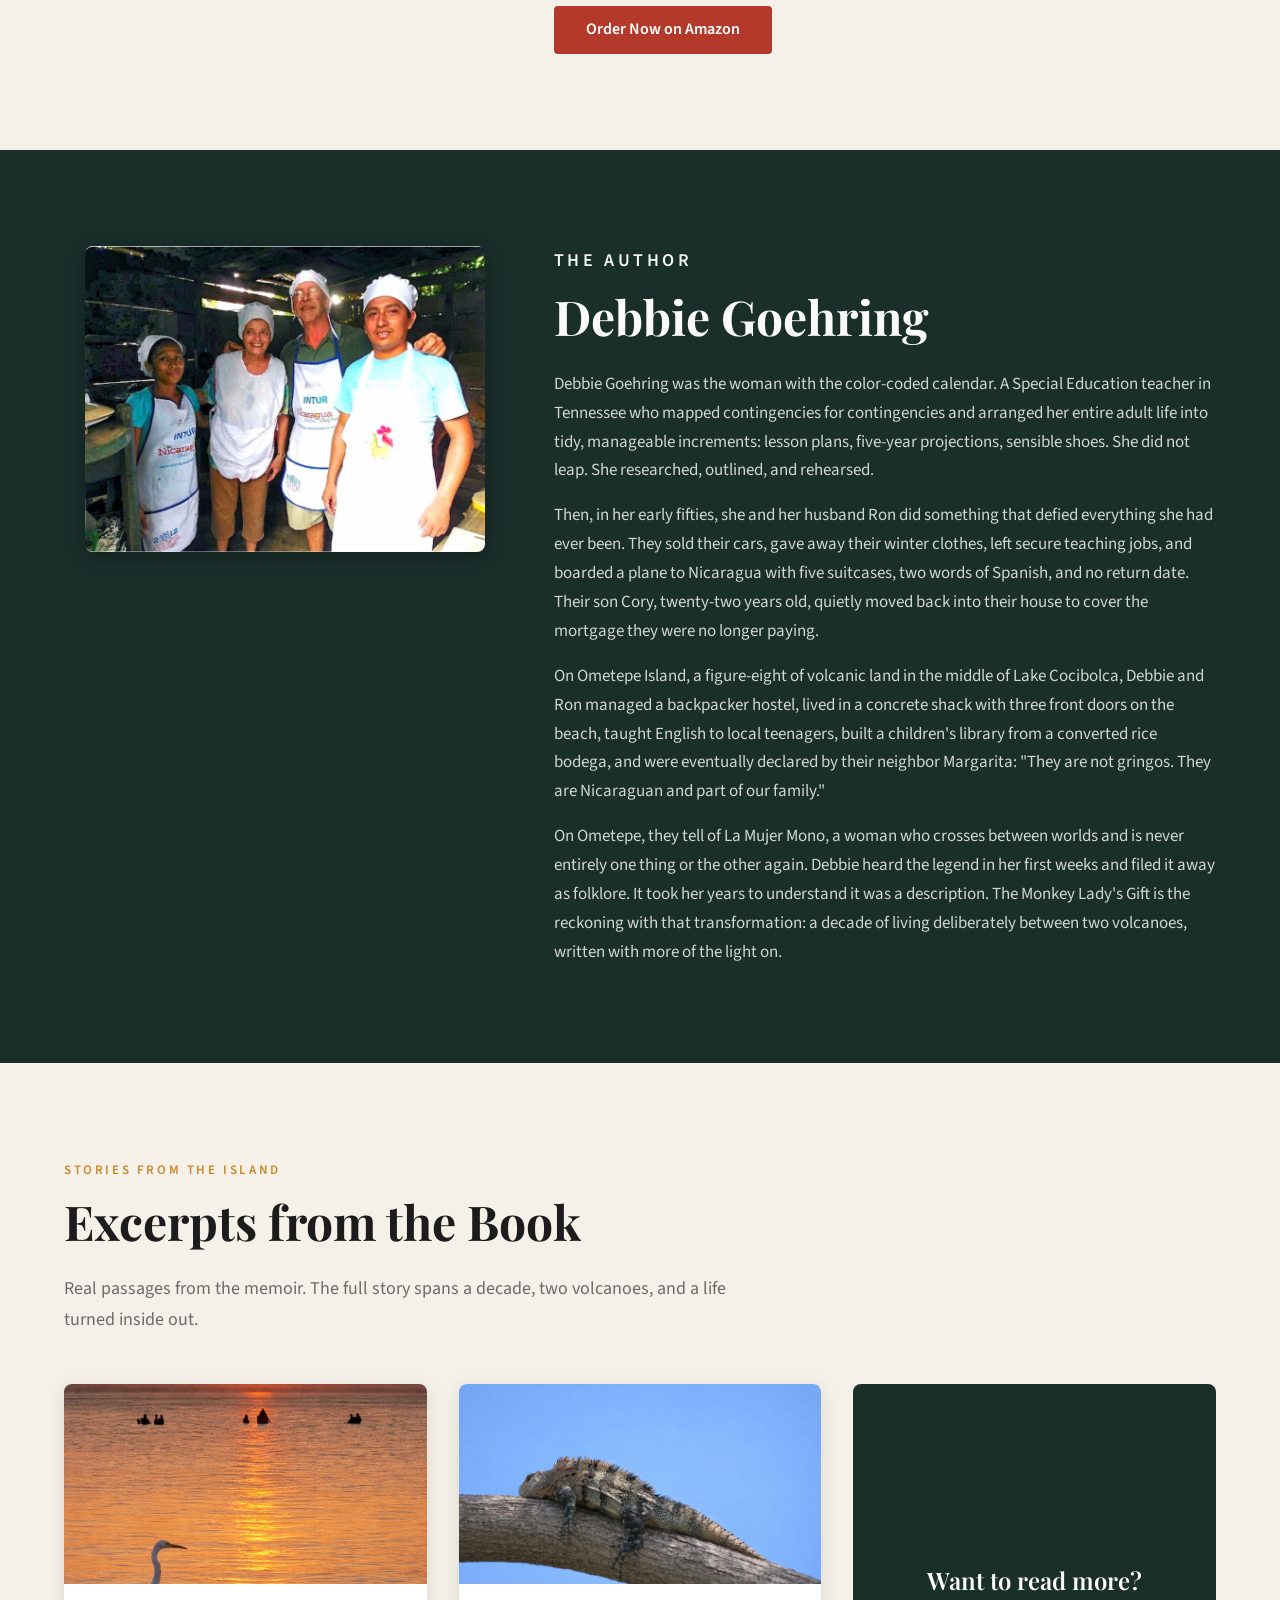
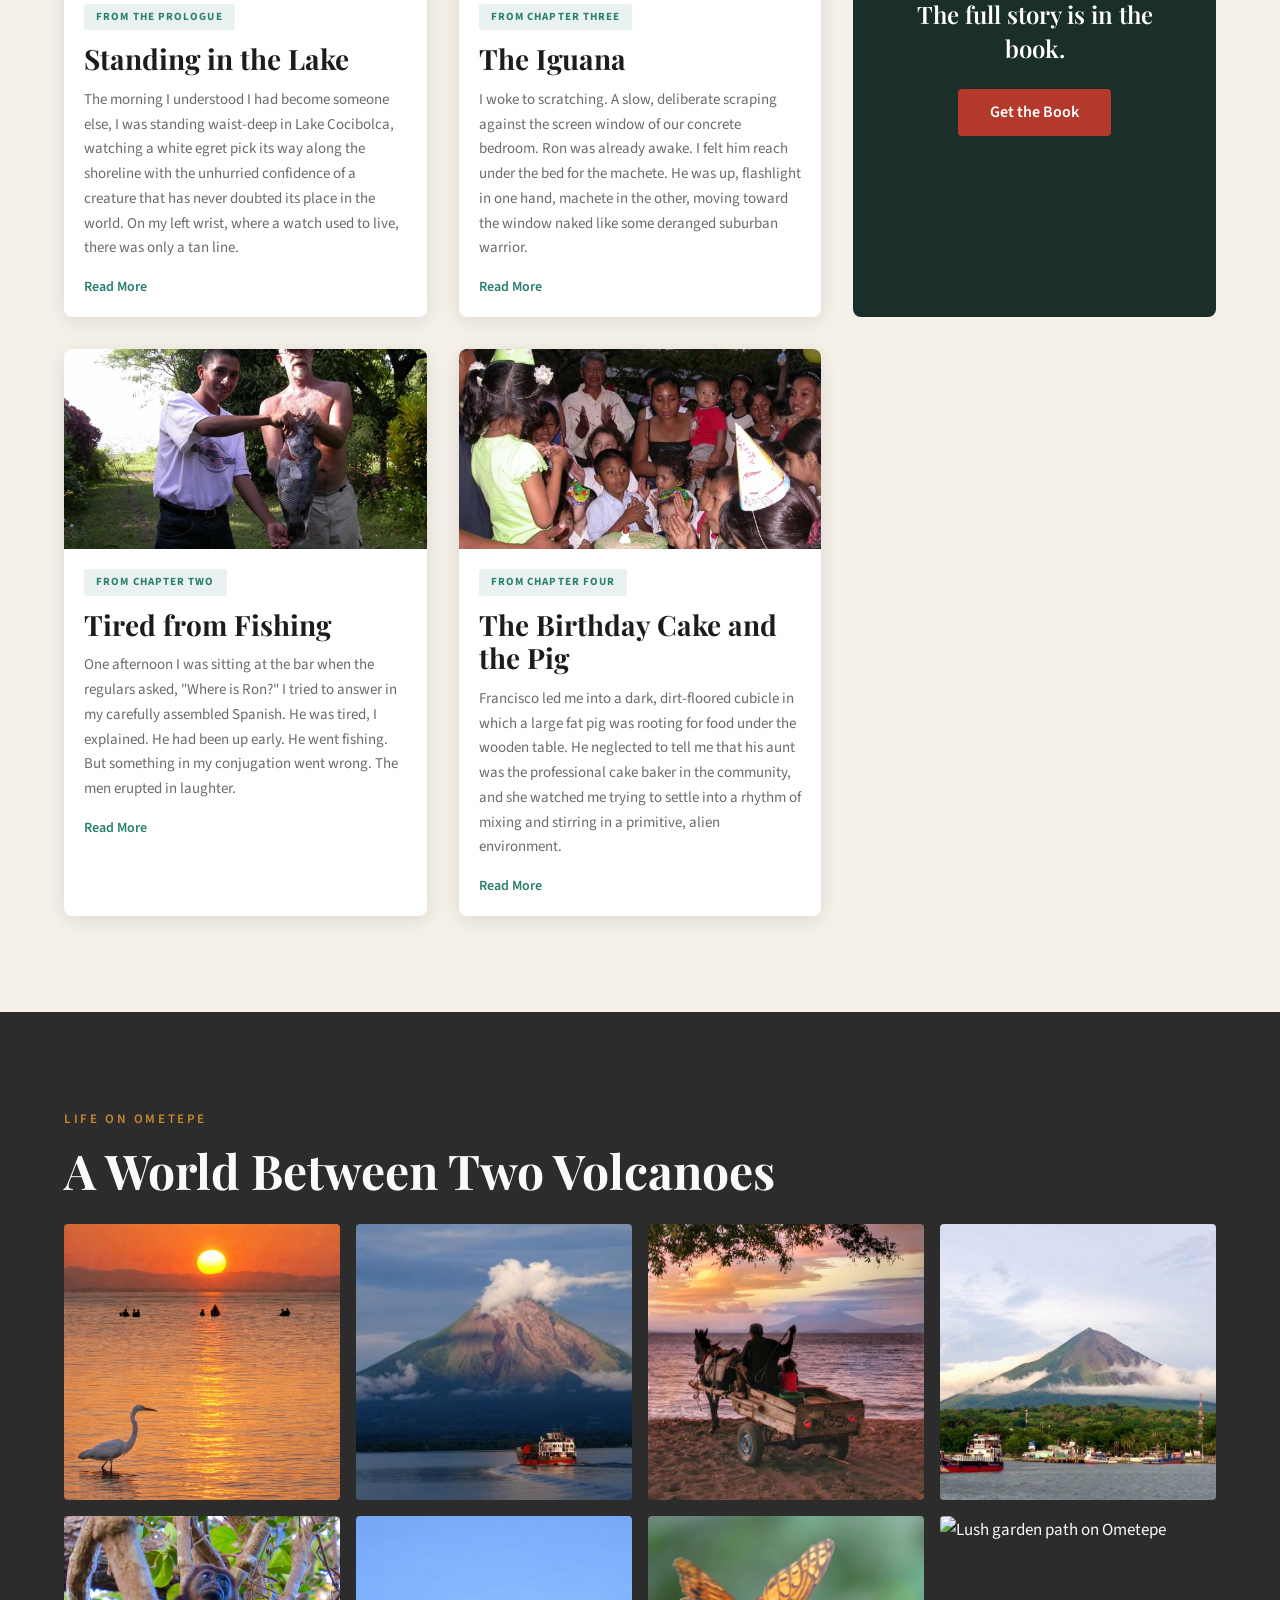
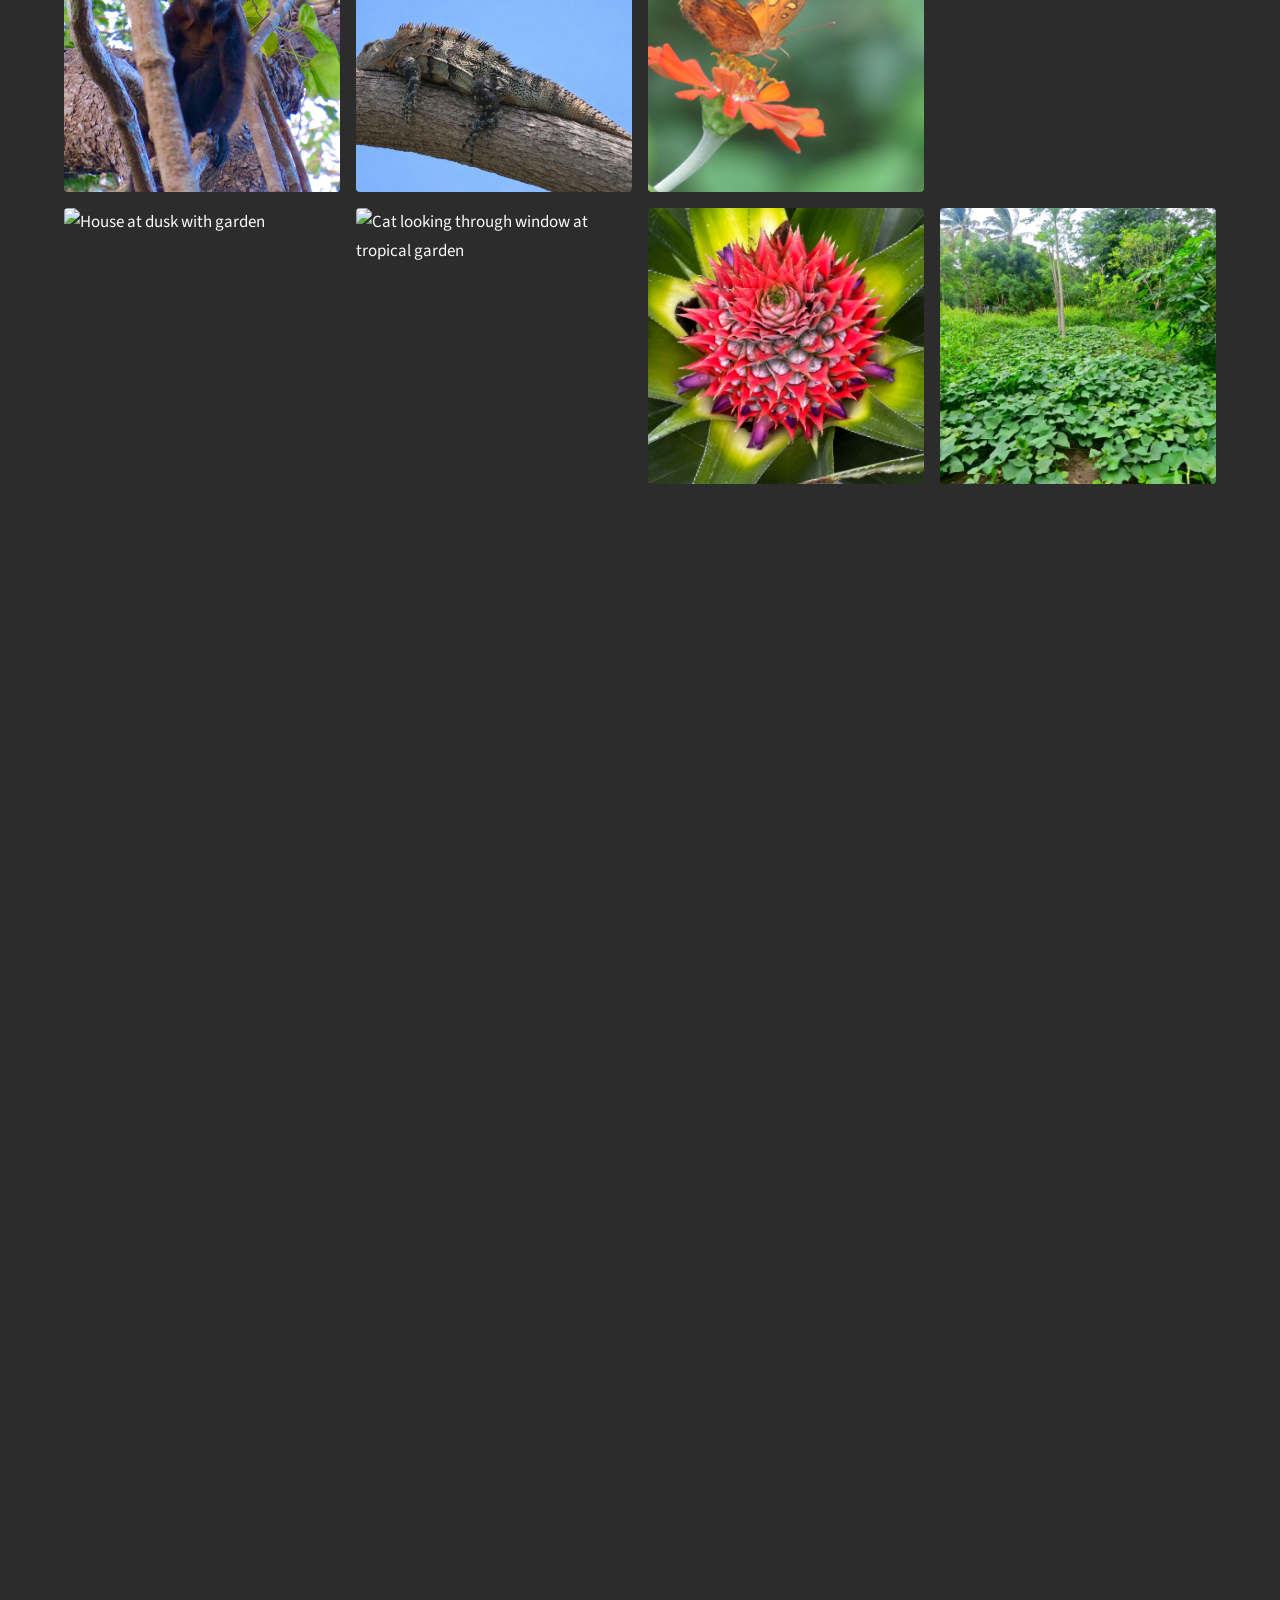
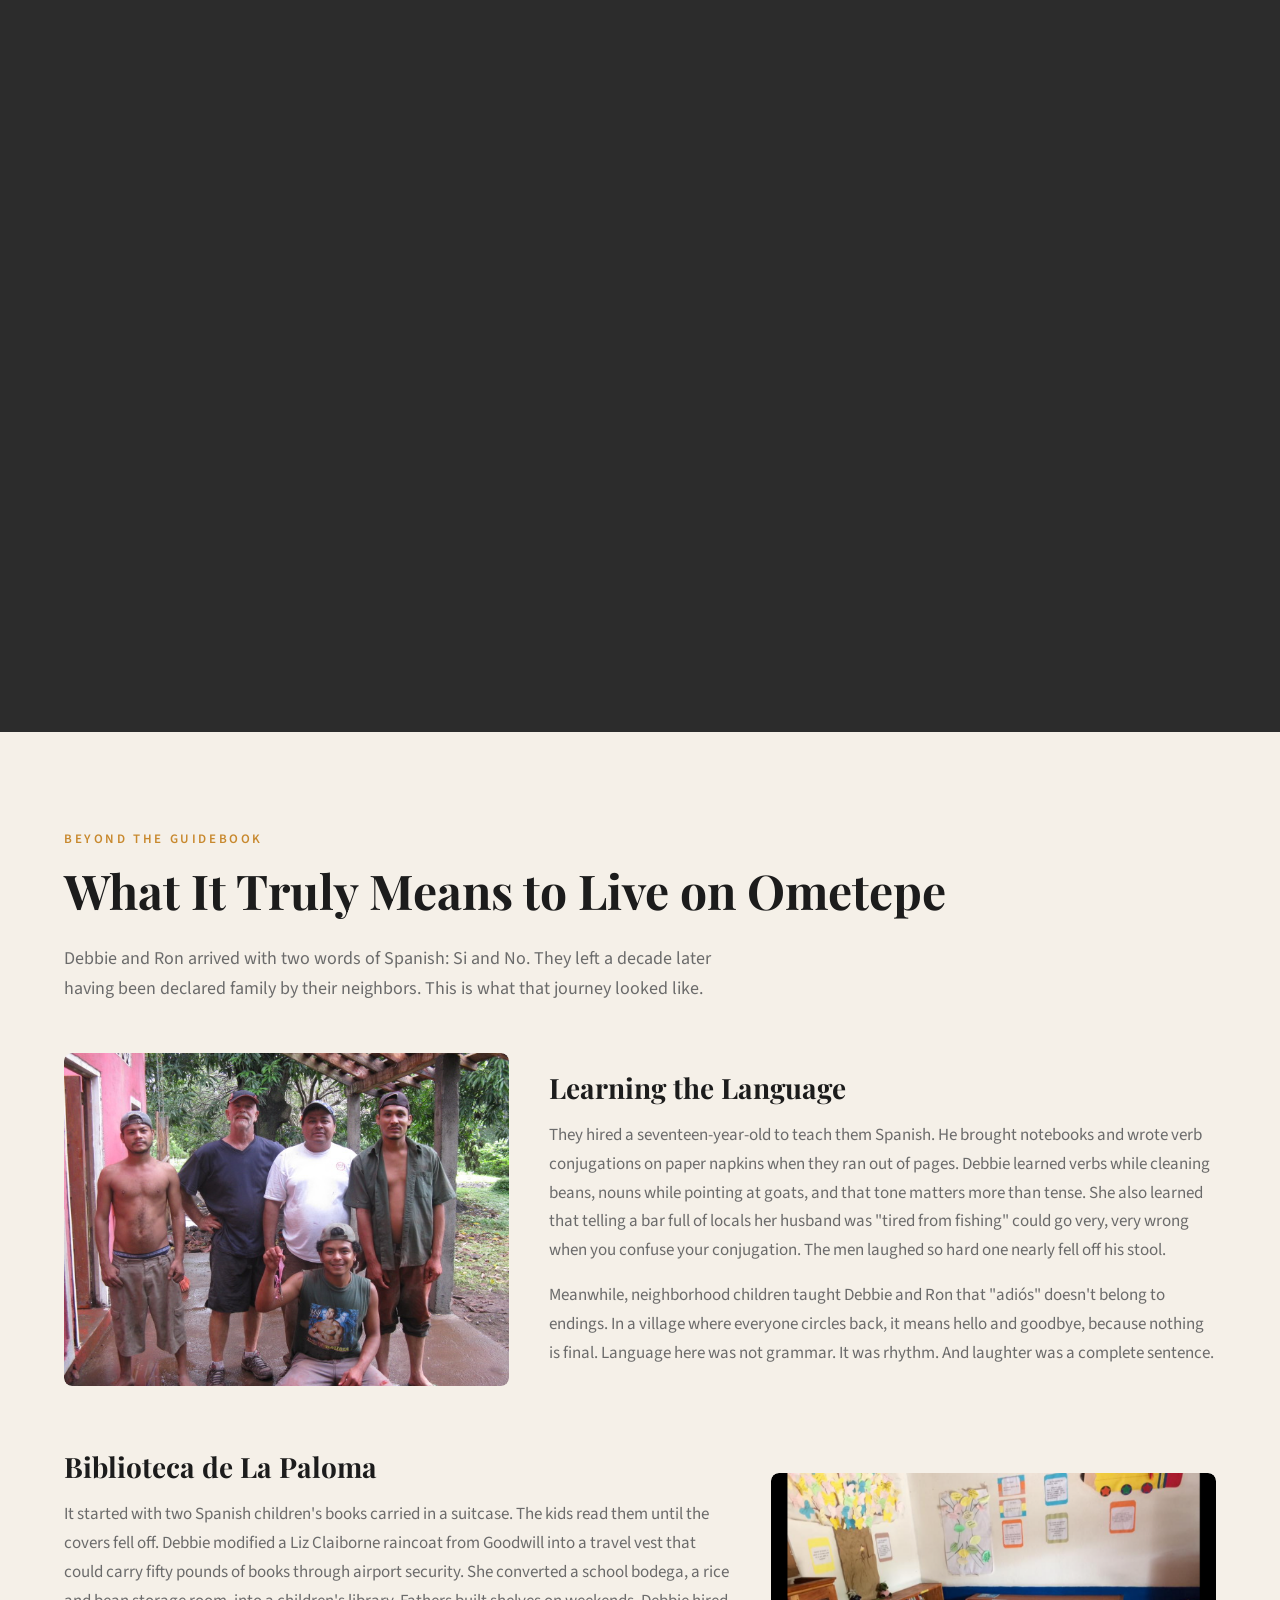
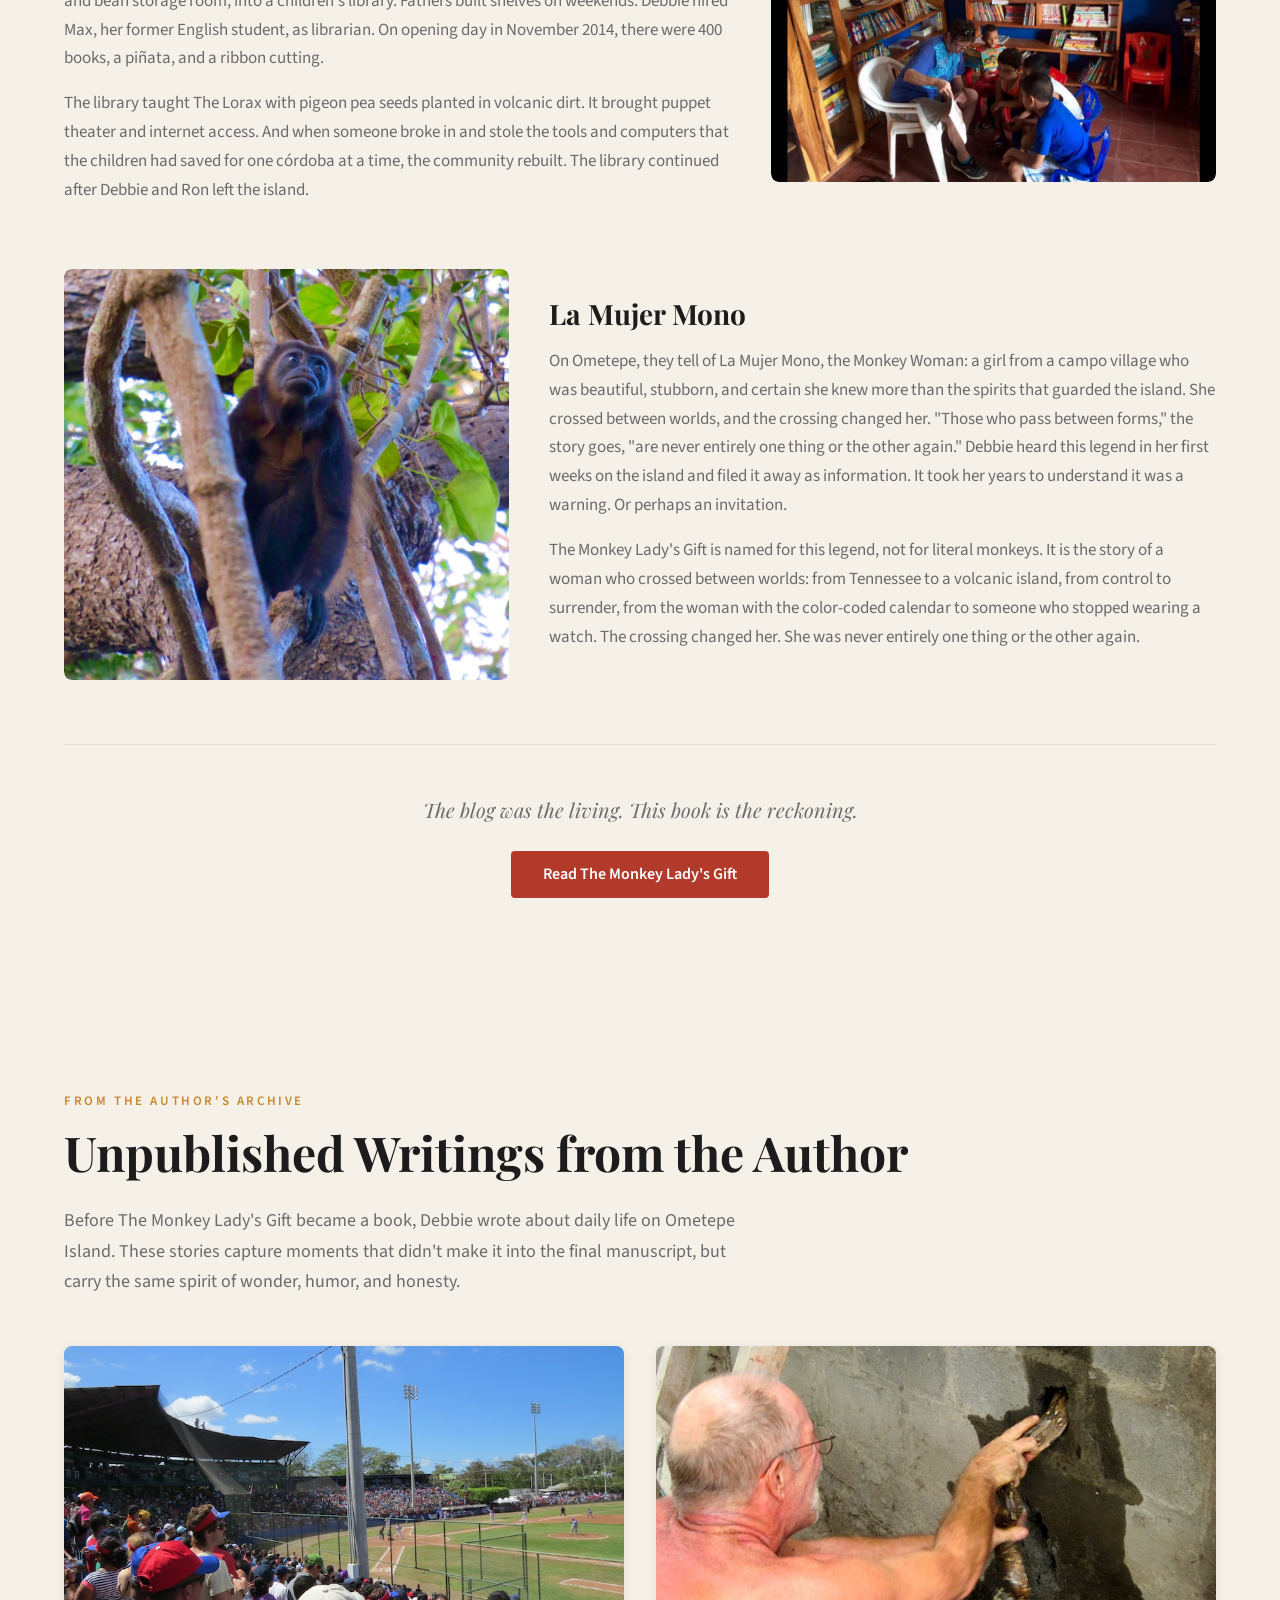
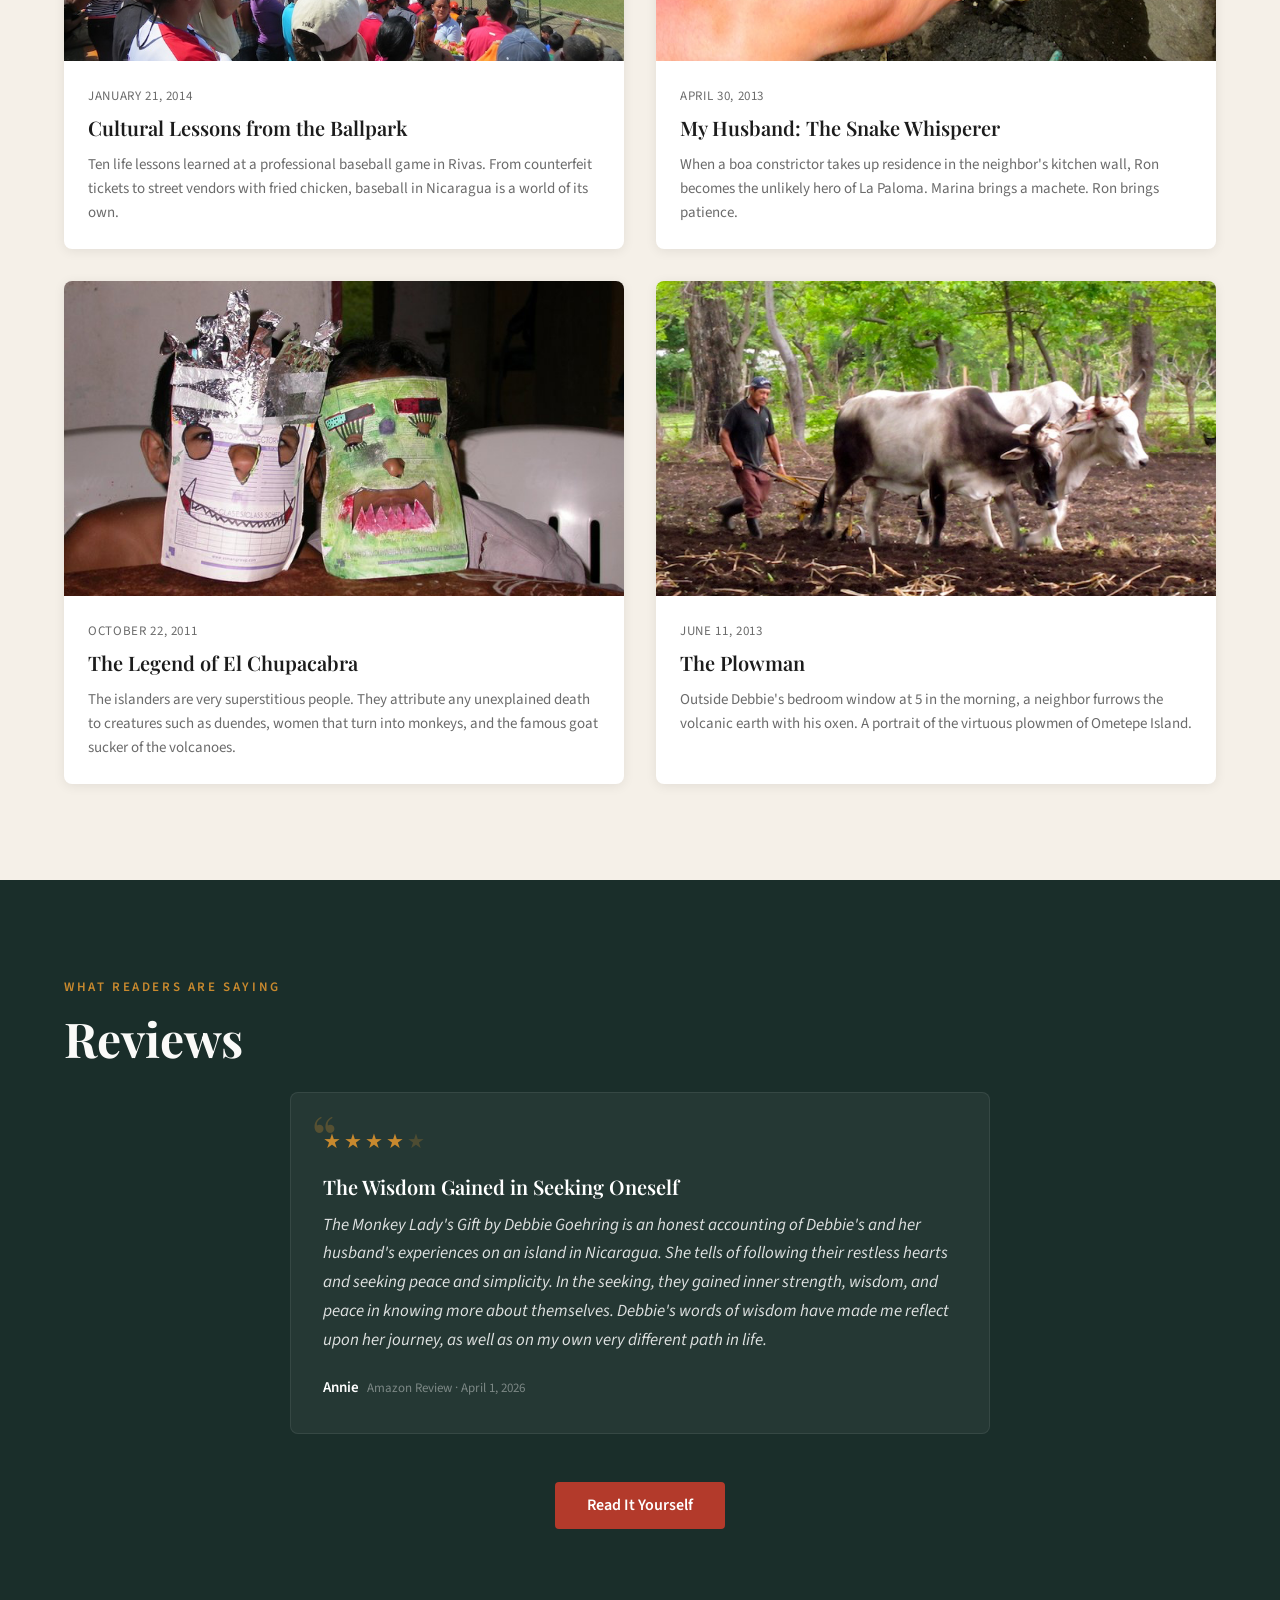
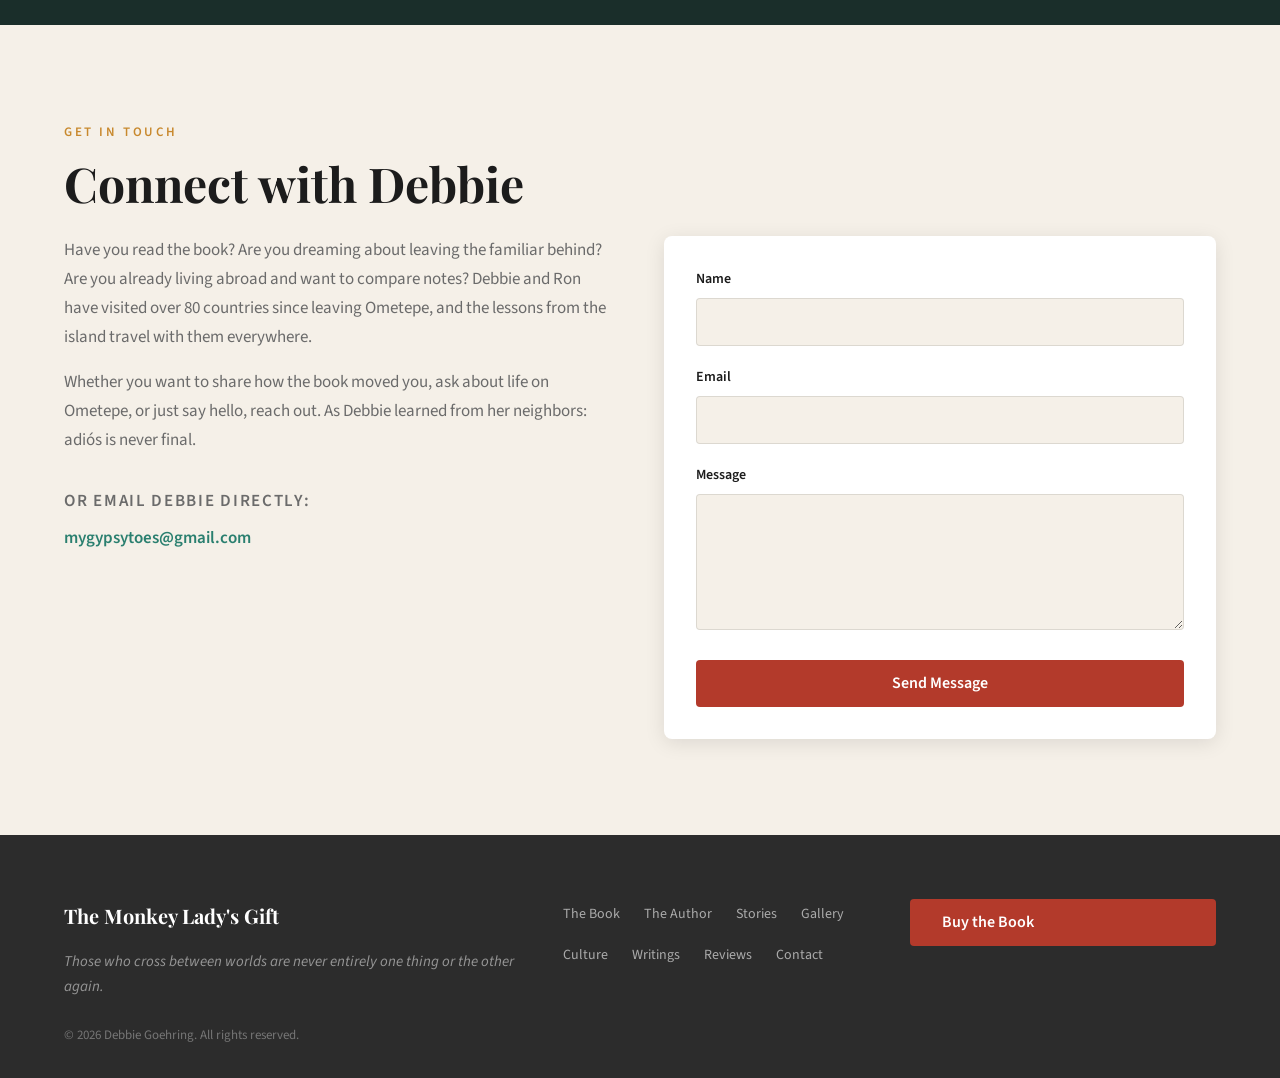
==== commit 00c14476: "Remove social media links, add contact email - Remove Facebook and Instagram links from contact sect" ====
--- a/index.html
+++ b/index.html
@@ -506,20 +506,10 @@
                     <div class="contact__text">
                         <p>Have you read the book? Are you dreaming about leaving the familiar behind? Are you already living abroad and want to compare notes? Debbie and Ron have visited over 80 countries since leaving Ometepe, and the lessons from the island travel with them everywhere.</p>
                         <p>Whether you want to share how the book moved you, ask about life on Ometepe, or just say hello, reach out. As Debbie learned from her neighbors: adiós is never final.</p>
-                        <div class="contact__social">
-                            <p class="contact__social-label">Follow the journey:</p>
-                            <!-- REPLACE: Add real social media links -->
-                            <div class="contact__social-links">
-                                <a href="#" class="contact__social-link" aria-label="Facebook">
-                                    <svg viewBox="0 0 24 24" fill="currentColor" width="24" height="24"><path d="M18 2h-3a5 5 0 0 0-5 5v3H7v4h3v8h4v-8h3l1-4h-4V7a1 1 0 0 1 1-1h3z"/></svg>
-                                </a>
-                                <a href="#" class="contact__social-link" aria-label="Instagram">
-                                    <svg viewBox="0 0 24 24" fill="none" stroke="currentColor" stroke-width="2" width="24" height="24"><rect x="2" y="2" width="20" height="20" rx="5"/><circle cx="12" cy="12" r="5"/><circle cx="17.5" cy="6.5" r="1.5" fill="currentColor" stroke="none"/></svg>
-                                </a>
-                            </div>
-                        </div>
-                    </div>
-                    <form class="contact__form" action="https://formspree.io/f/YOUR_FORM_ID" method="POST">
+                        <p class="contact__email-label">Or email Debbie directly:</p>
+                        <a href="mailto:mygypsytoes@gmail.com" class="contact__email-link">mygypsytoes@gmail.com</a>
+                    </div>
+                    <form class="contact__form" action="https://formspree.io/mygypsytoes@gmail.com" method="POST">
                         <div class="form-group">
                             <label for="contact-name">Name</label>
                             <input type="text" id="contact-name" name="name" required autocomplete="name">
@@ -562,14 +552,6 @@
             </nav>
             <div class="footer__action">
                 <a href="#" class="btn btn--amazon" data-amazon-link target="_blank" rel="noopener noreferrer">Buy the Book</a>
-                <div class="footer__social">
-                    <a href="#" aria-label="Facebook">
-                        <svg viewBox="0 0 24 24" fill="currentColor" width="20" height="20"><path d="M18 2h-3a5 5 0 0 0-5 5v3H7v4h3v8h4v-8h3l1-4h-4V7a1 1 0 0 1 1-1h3z"/></svg>
-                    </a>
-                    <a href="#" aria-label="Instagram">
-                        <svg viewBox="0 0 24 24" fill="none" stroke="currentColor" stroke-width="2" width="20" height="20"><rect x="2" y="2" width="20" height="20" rx="5"/><circle cx="12" cy="12" r="5"/><circle cx="17.5" cy="6.5" r="1.5" fill="currentColor" stroke="none"/></svg>
-                    </a>
-                </div>
             </div>
         </div>
     </footer>
--- a/css/style.css
+++ b/css/style.css
@@ -902,40 +902,27 @@
     font-size: 1.0625rem;
 }
 
-.contact__social {
-    margin-top: 2rem;
-}
-
-.contact__social-label {
+.contact__email-label {
     font-size: 0.875rem;
     font-weight: 600;
     text-transform: uppercase;
     letter-spacing: 0.1em;
     color: var(--color-ink);
-    margin-bottom: 0.75rem;
-}
-
-.contact__social-links {
-    display: flex;
-    gap: 1rem;
-}
-
-.contact__social-link {
-    display: flex;
-    align-items: center;
-    justify-content: center;
-    width: 44px;
-    height: 44px;
-    border-radius: 50%;
-    background: var(--color-jungle);
-    color: white;
-    transition: all var(--transition);
-}
-
-.contact__social-link:hover {
-    background: var(--color-teal);
-    color: white;
-    transform: translateY(-2px);
+    margin-top: 2rem;
+    margin-bottom: 0.5rem;
+}
+
+.contact__email-link {
+    color: var(--color-teal);
+    font-size: 1.0625rem;
+    text-decoration: none;
+    font-weight: 600;
+    transition: color var(--transition);
+}
+
+.contact__email-link:hover {
+    color: var(--color-amber);
+    text-decoration: underline;
 }
 
 /* Form */
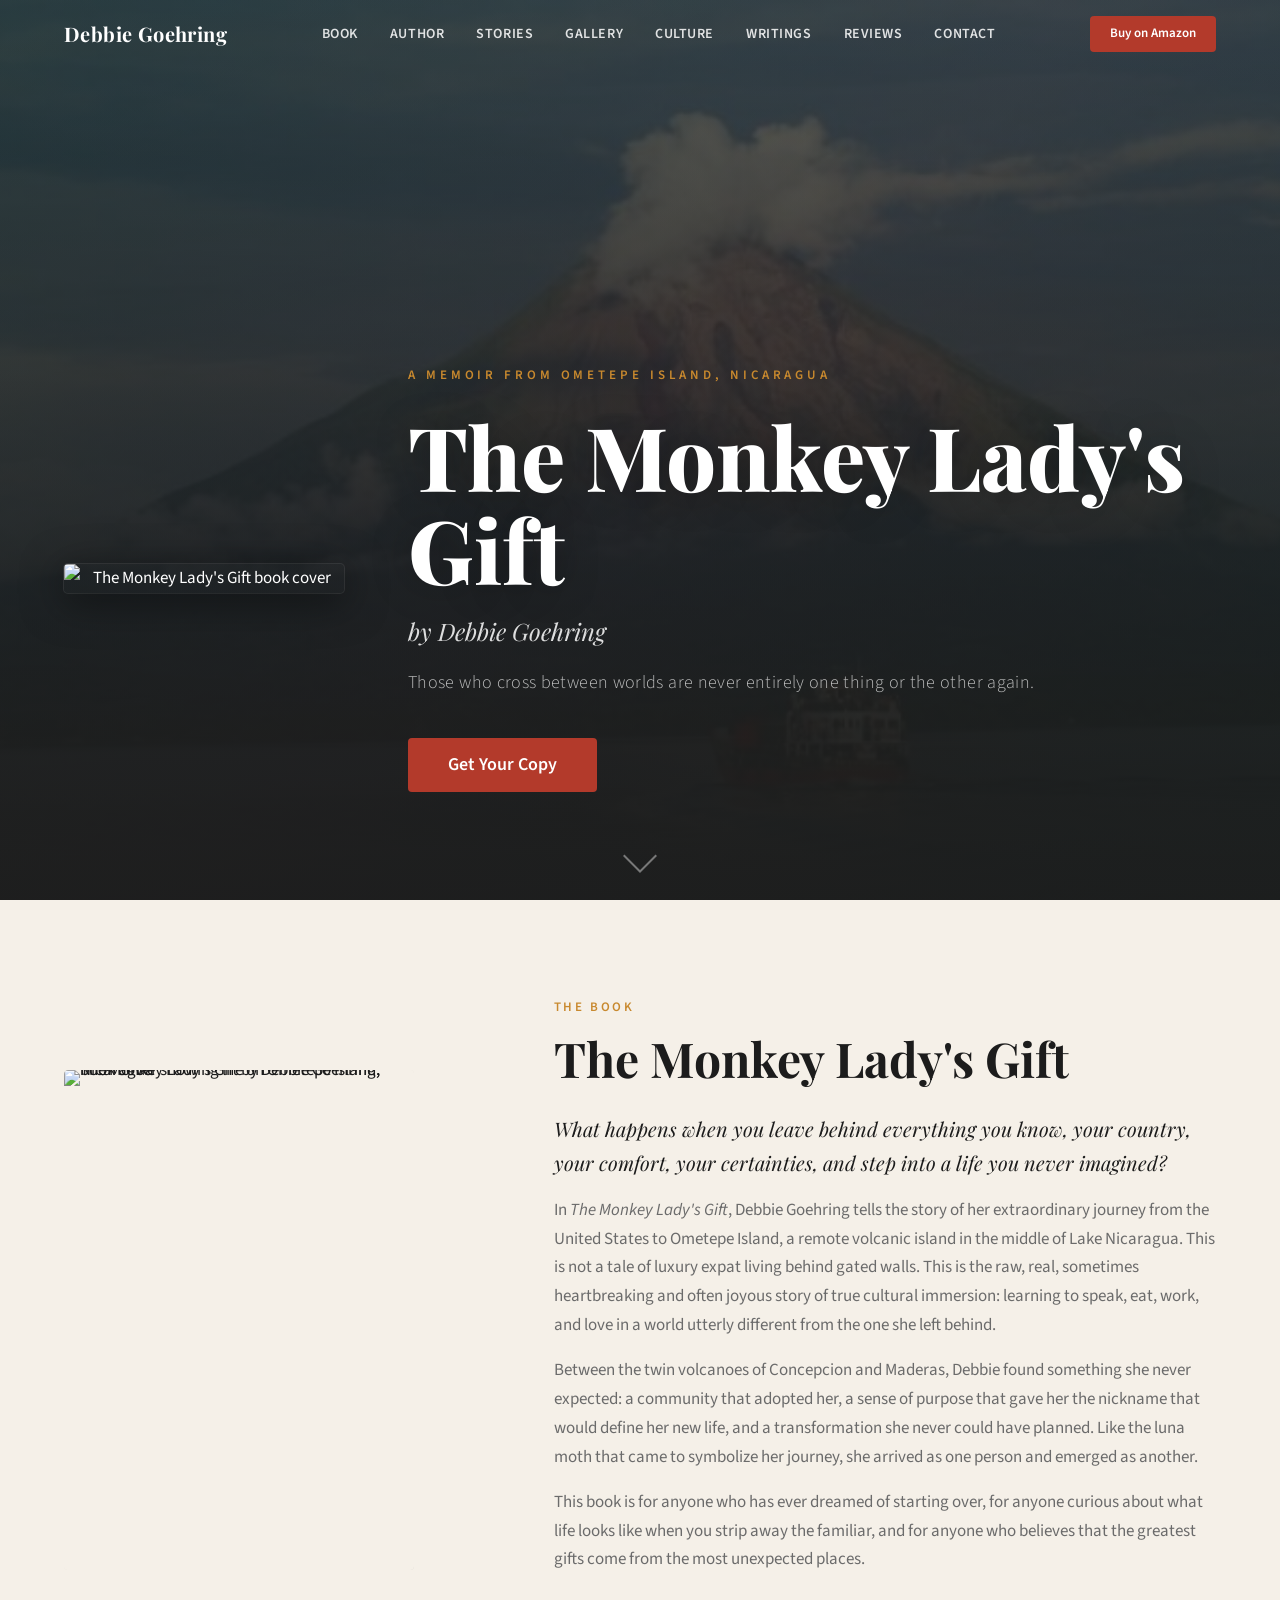
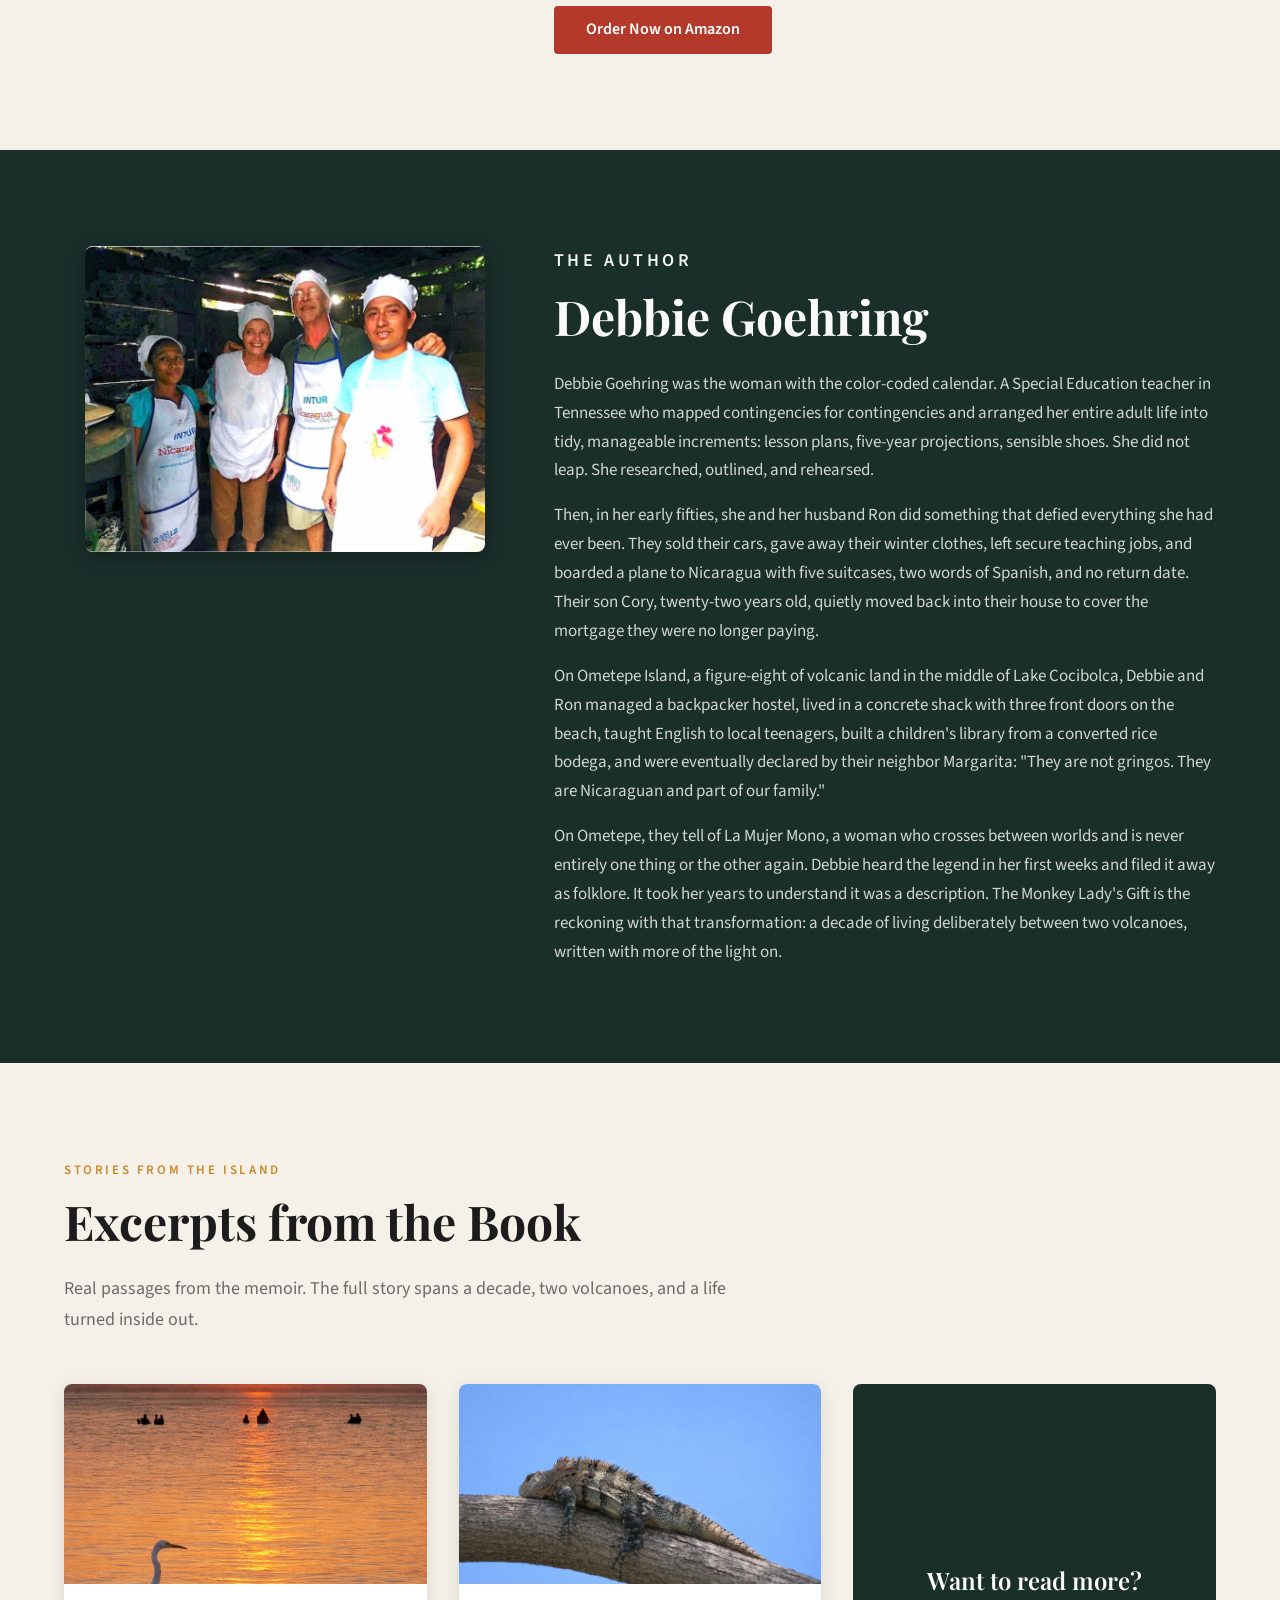
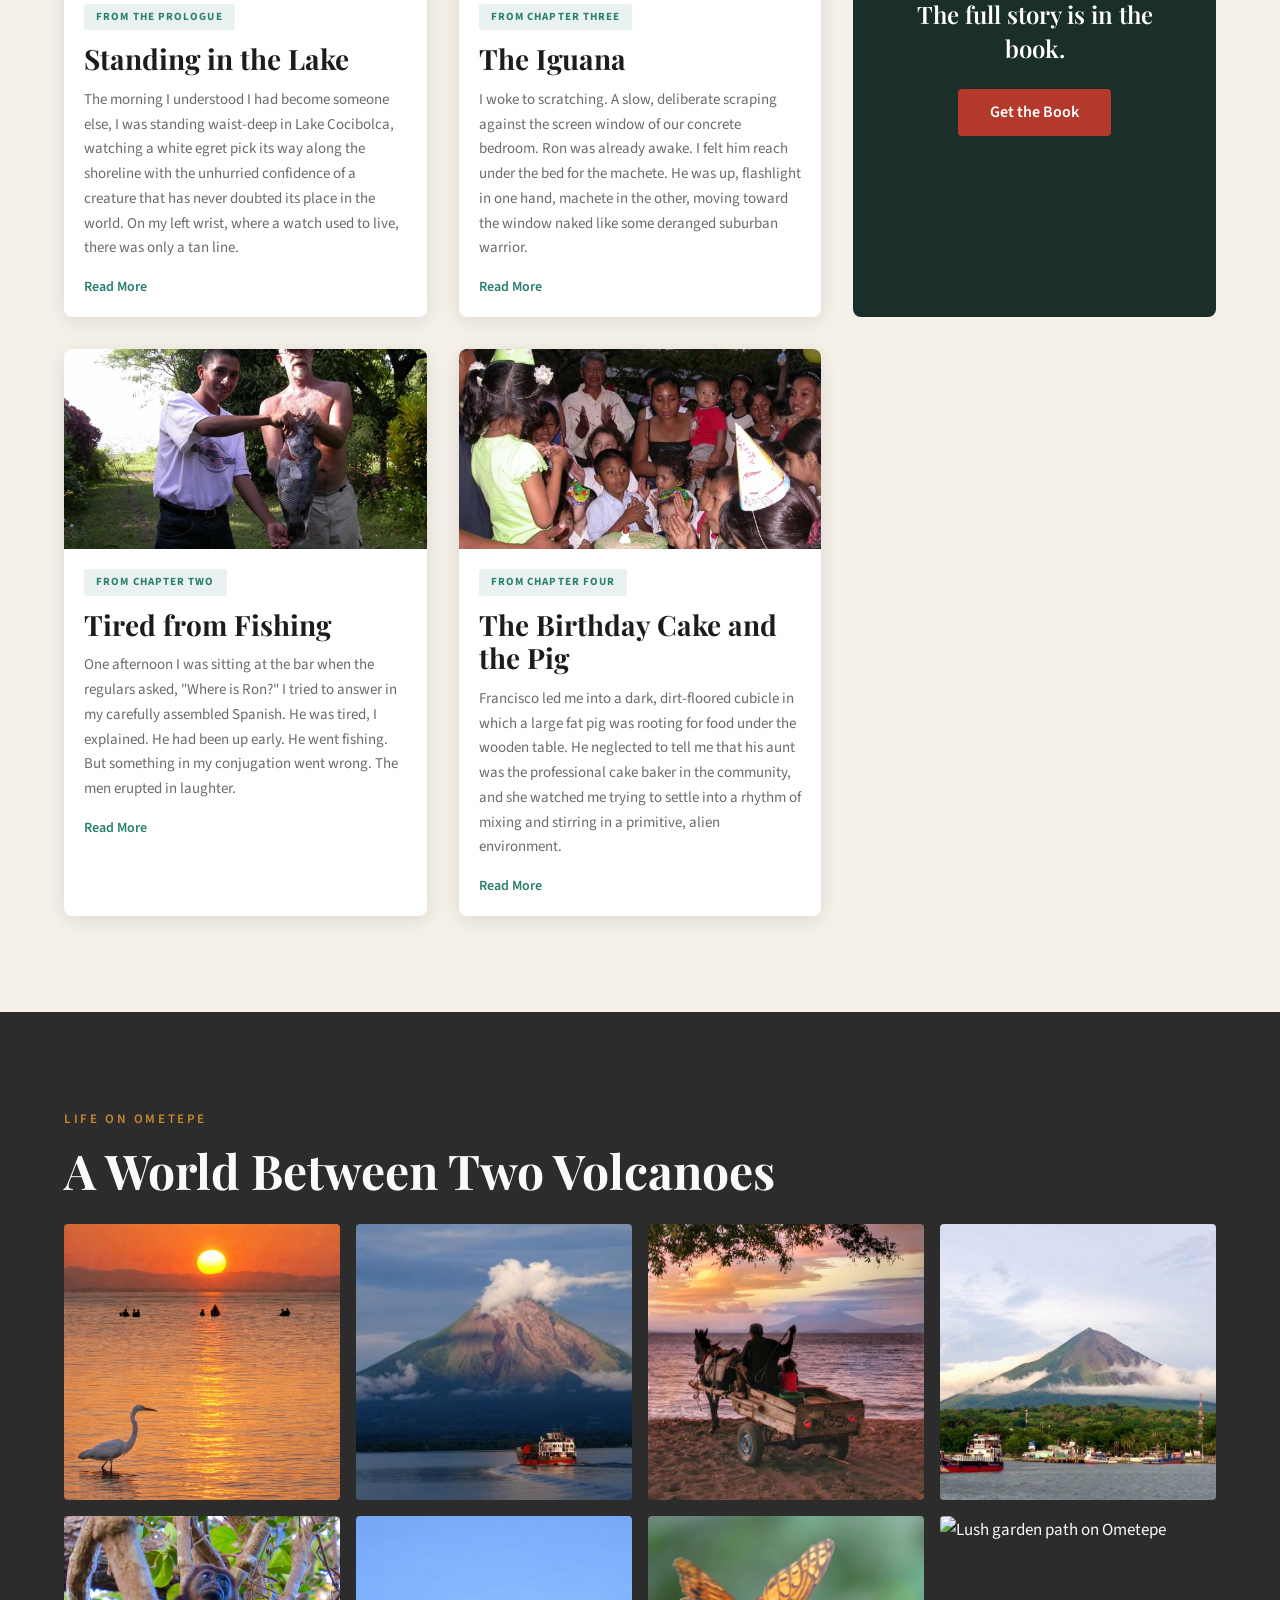
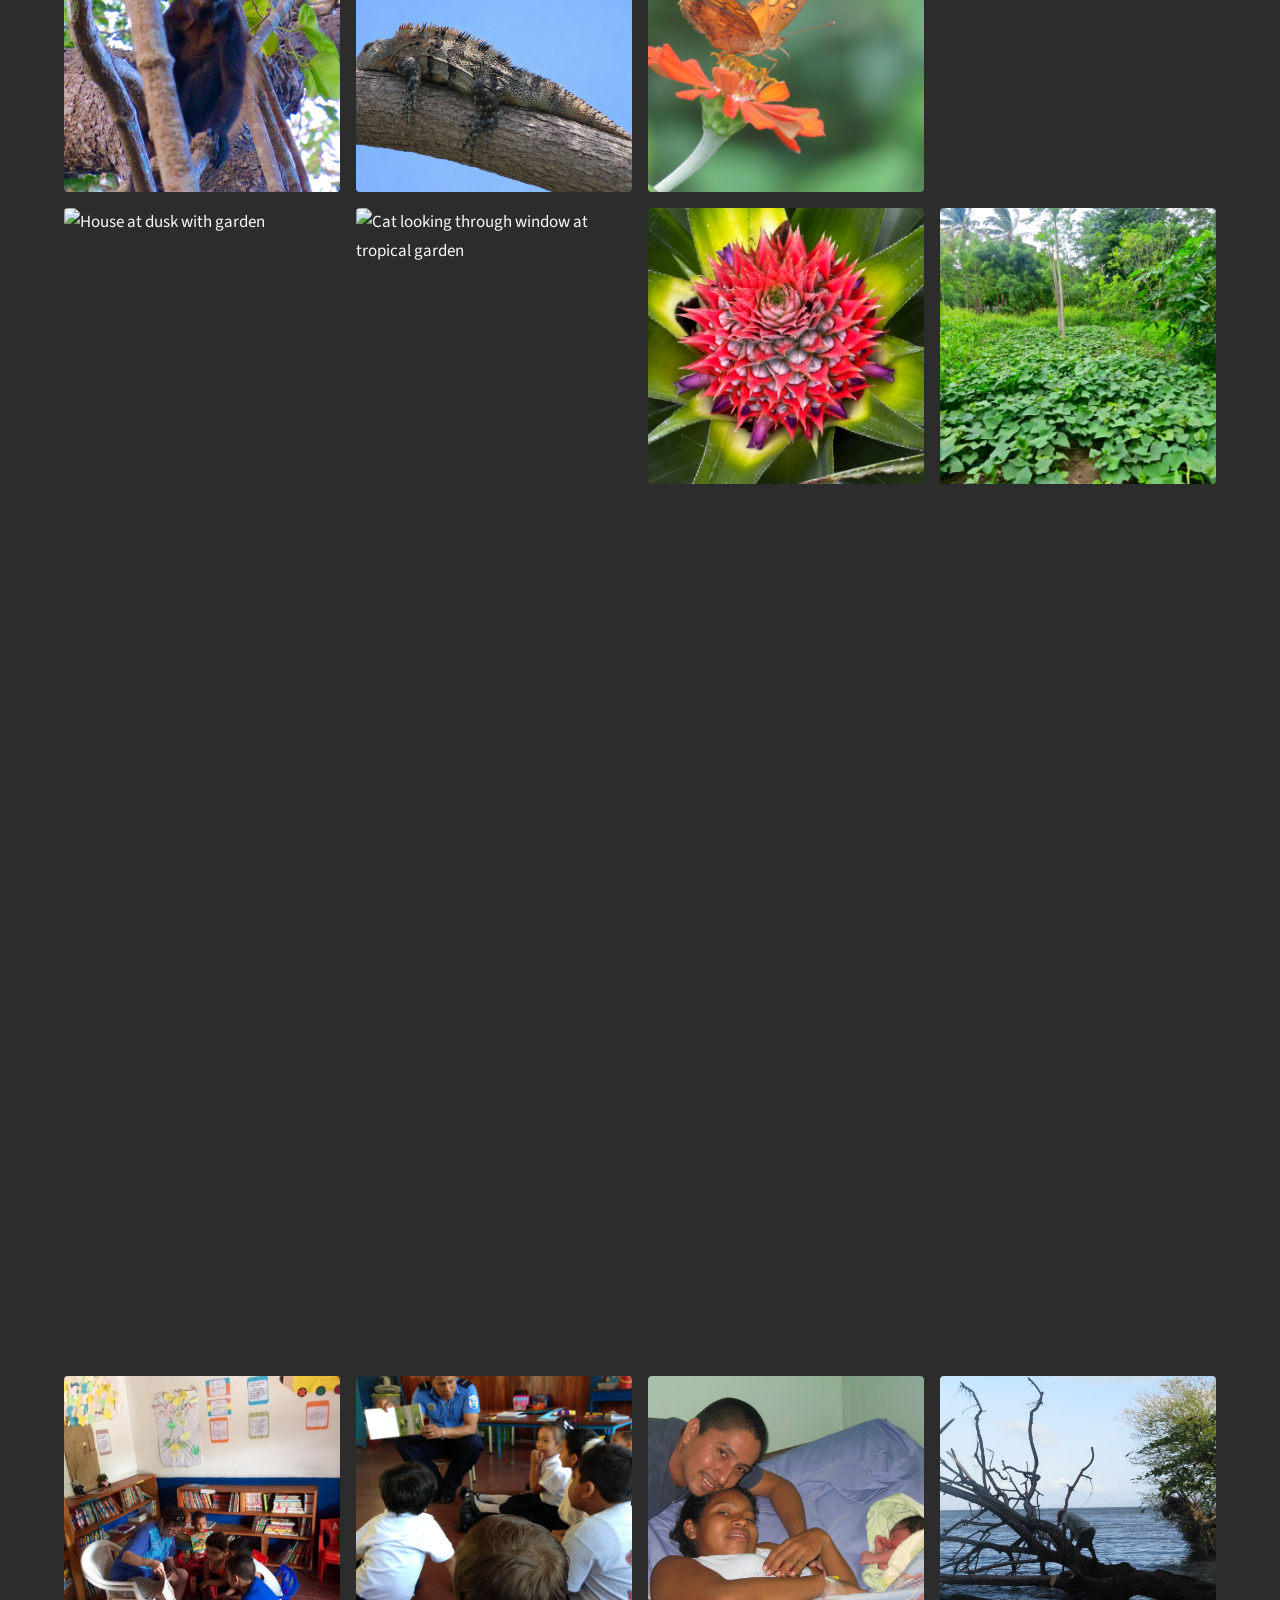
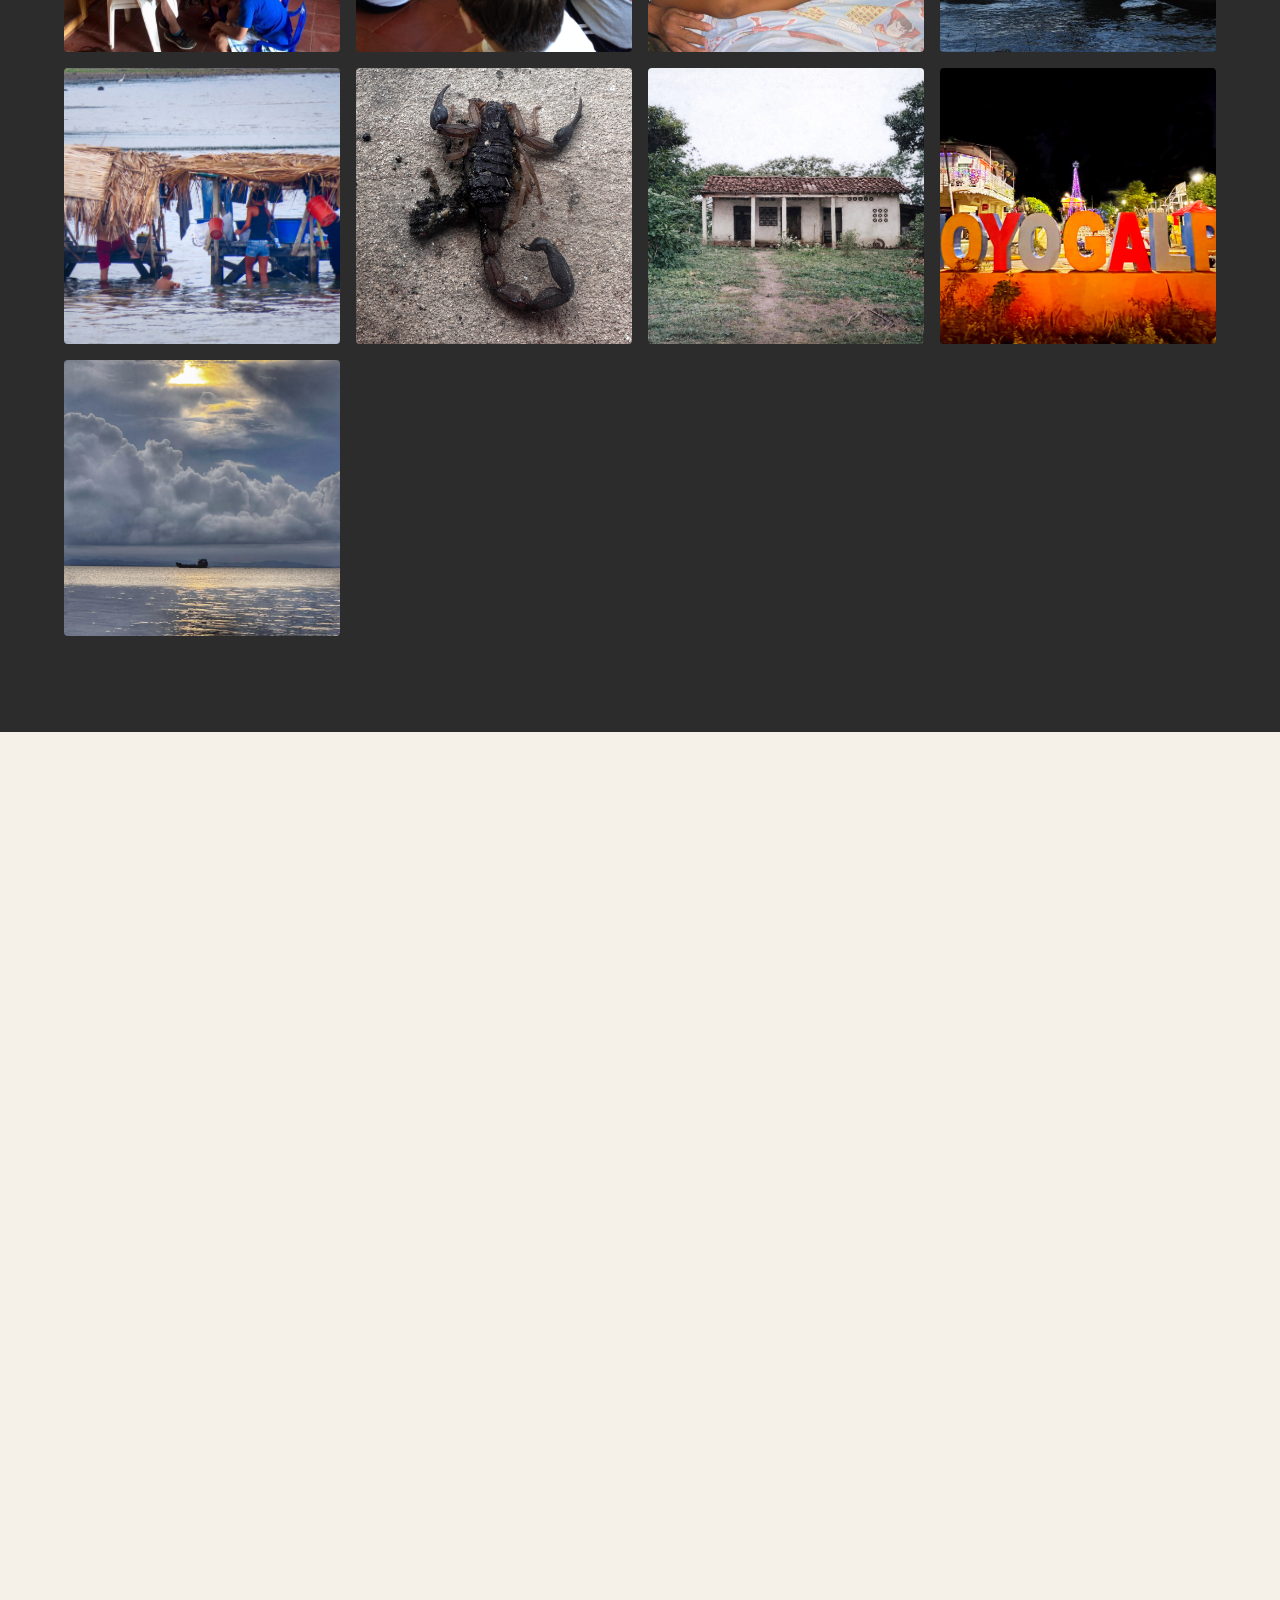
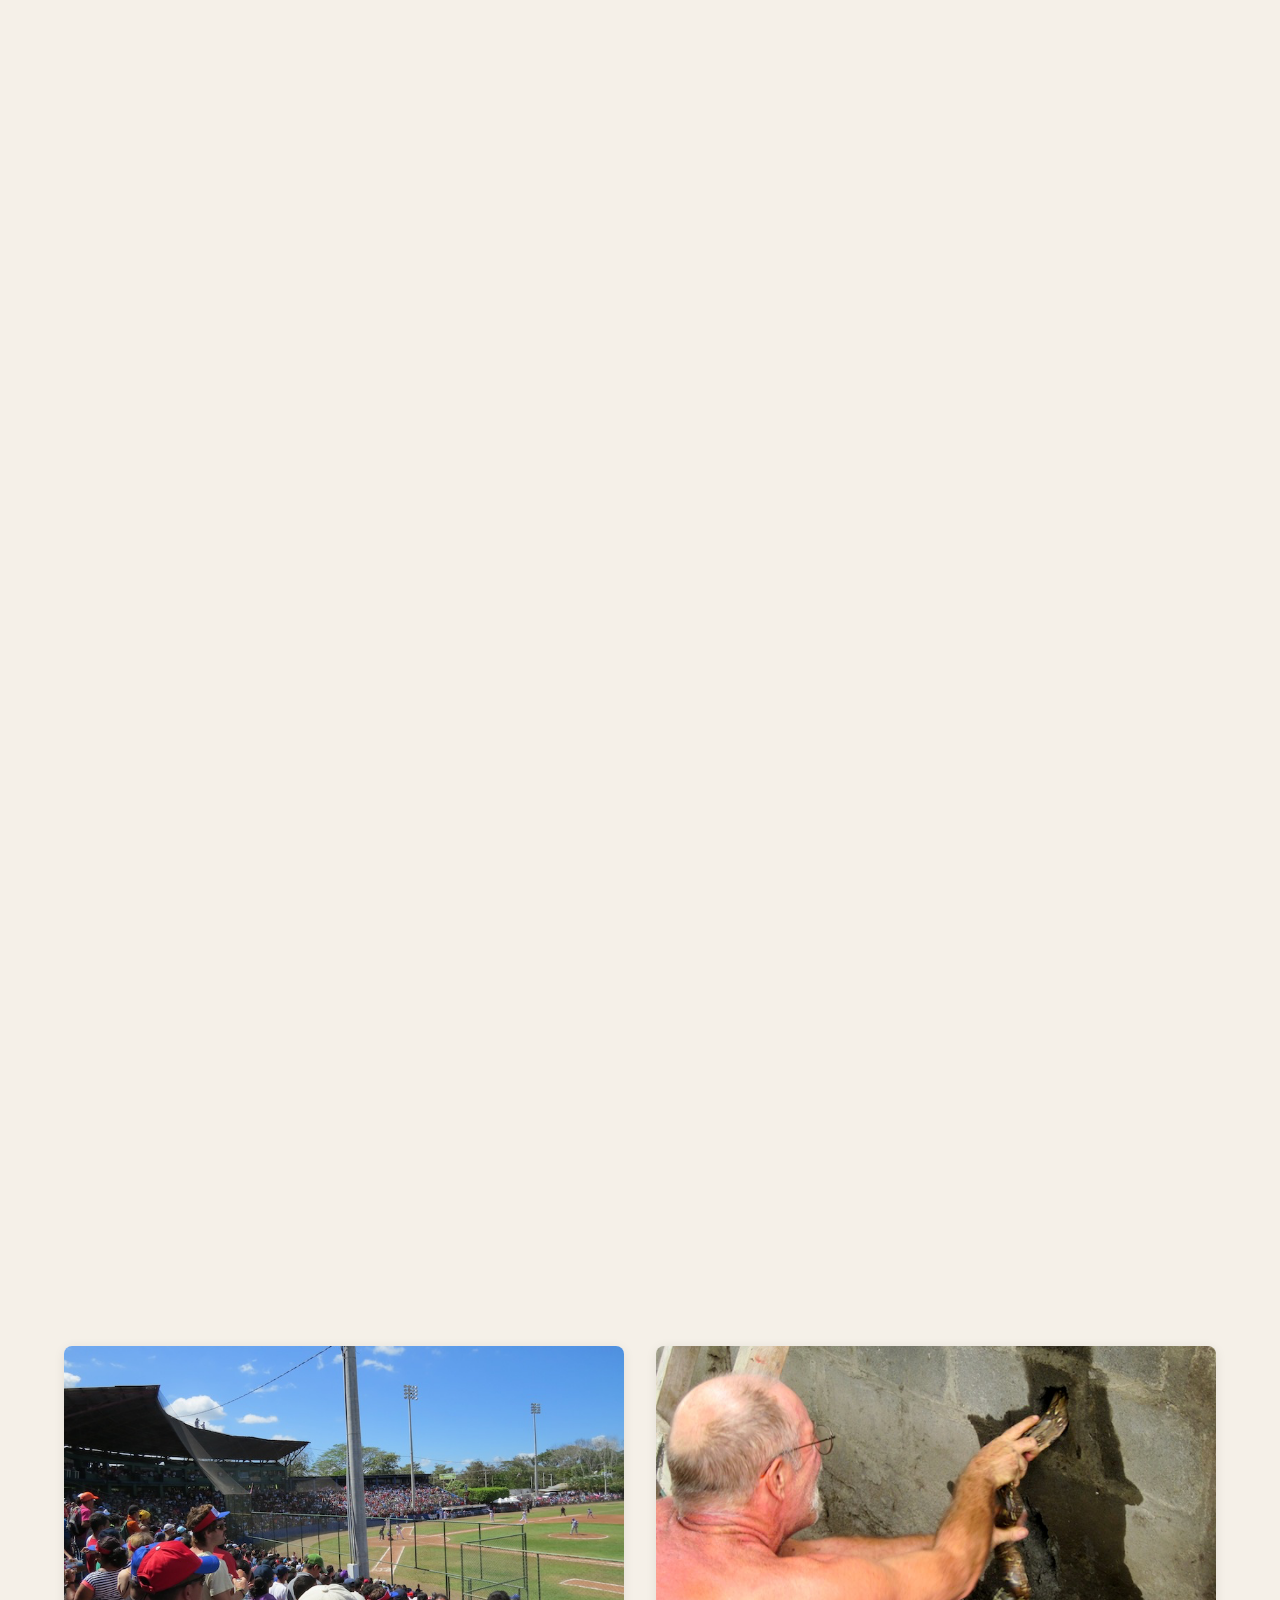
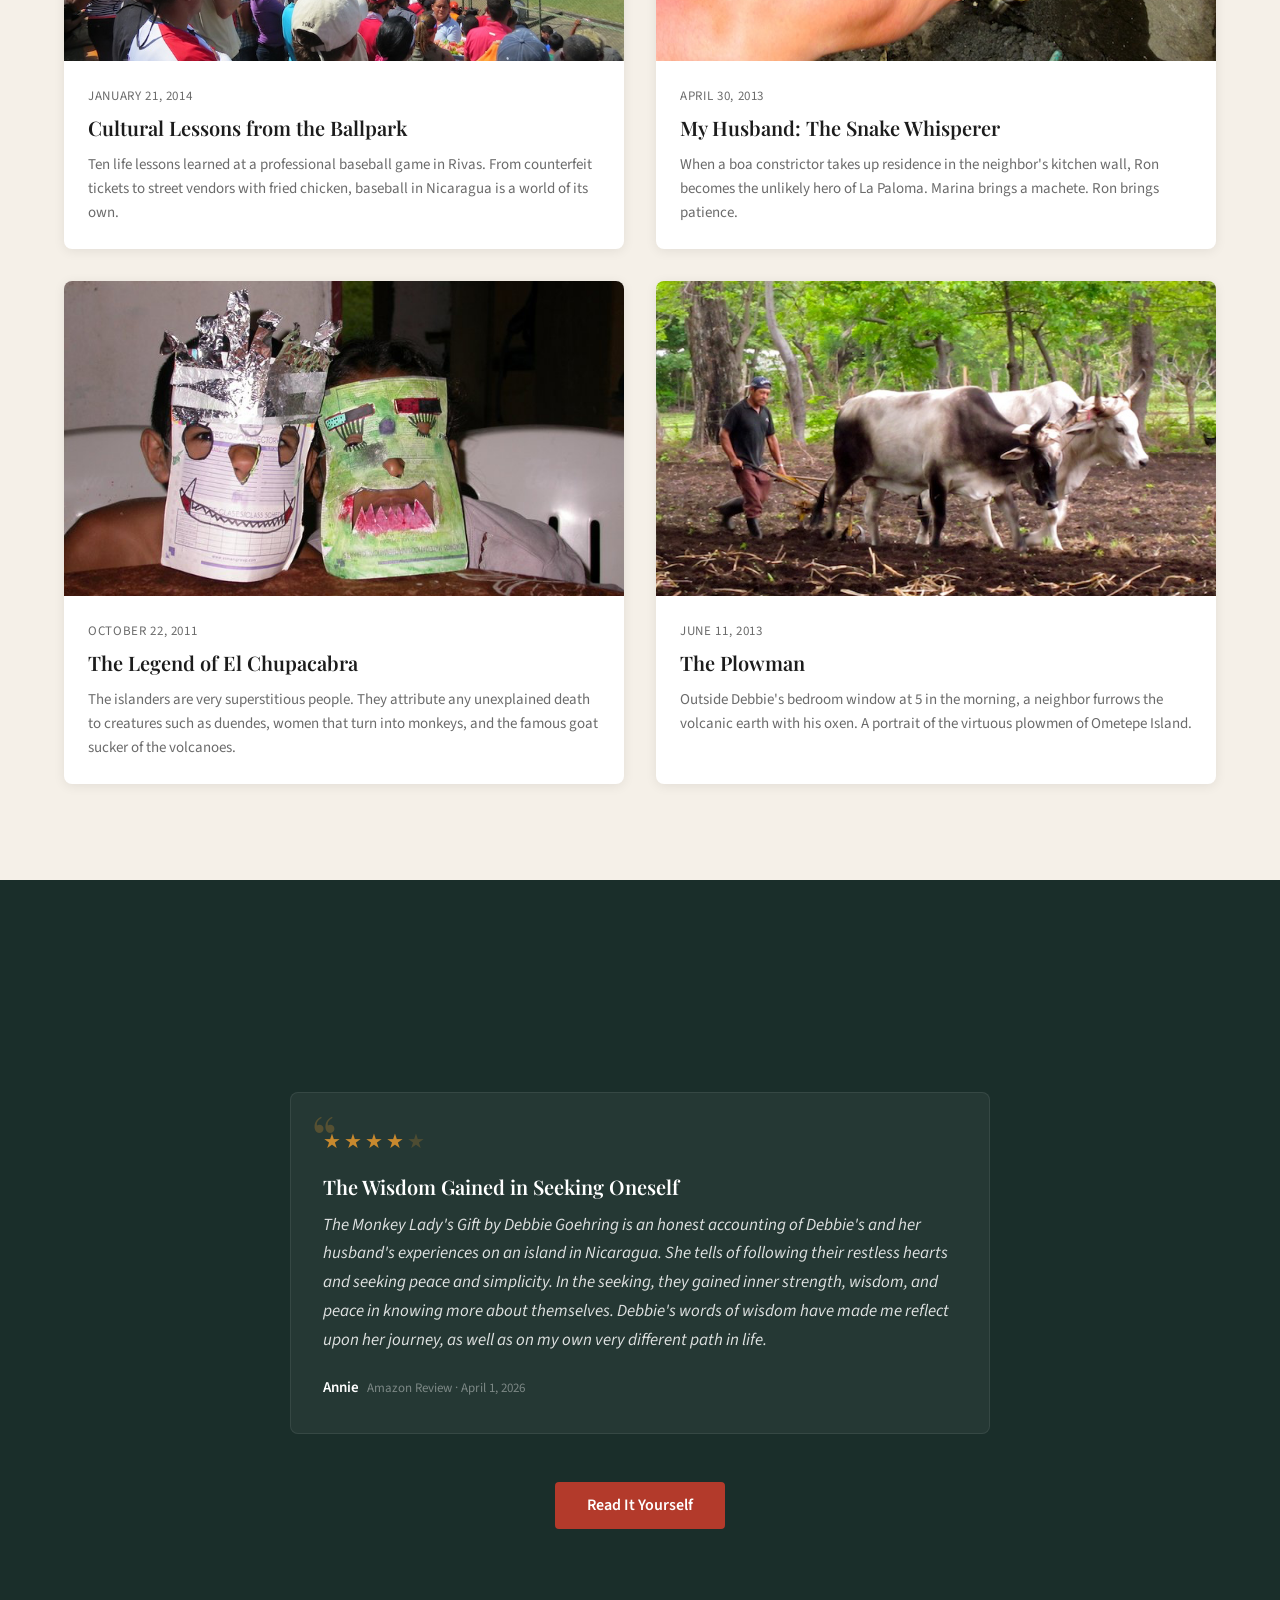
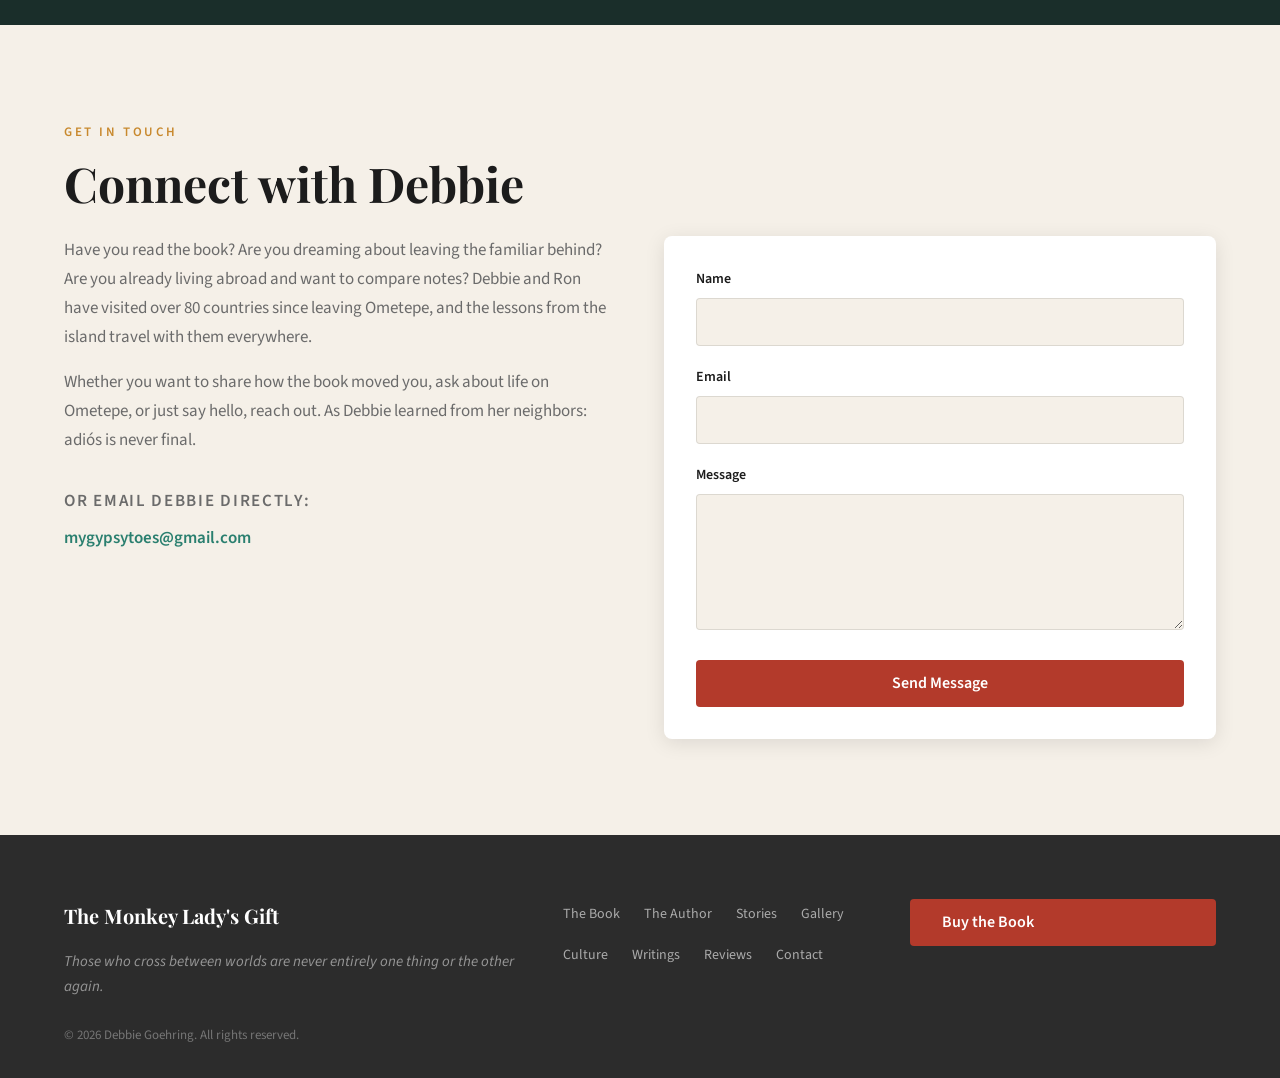
==== commit 7b5b506f: "Fix contact form 404 by switching to mailto fallback Formspree's old email-based endpoint is depreca" ====
--- a/index.html
+++ b/index.html
@@ -509,7 +509,7 @@
                         <p class="contact__email-label">Or email Debbie directly:</p>
                         <a href="mailto:mygypsytoes@gmail.com" class="contact__email-link">mygypsytoes@gmail.com</a>
                     </div>
-                    <form class="contact__form" action="https://formspree.io/mygypsytoes@gmail.com" method="POST">
+                    <form class="contact__form" action="mailto:mygypsytoes@gmail.com" method="POST" enctype="text/plain">
                         <div class="form-group">
                             <label for="contact-name">Name</label>
                             <input type="text" id="contact-name" name="name" required autocomplete="name">
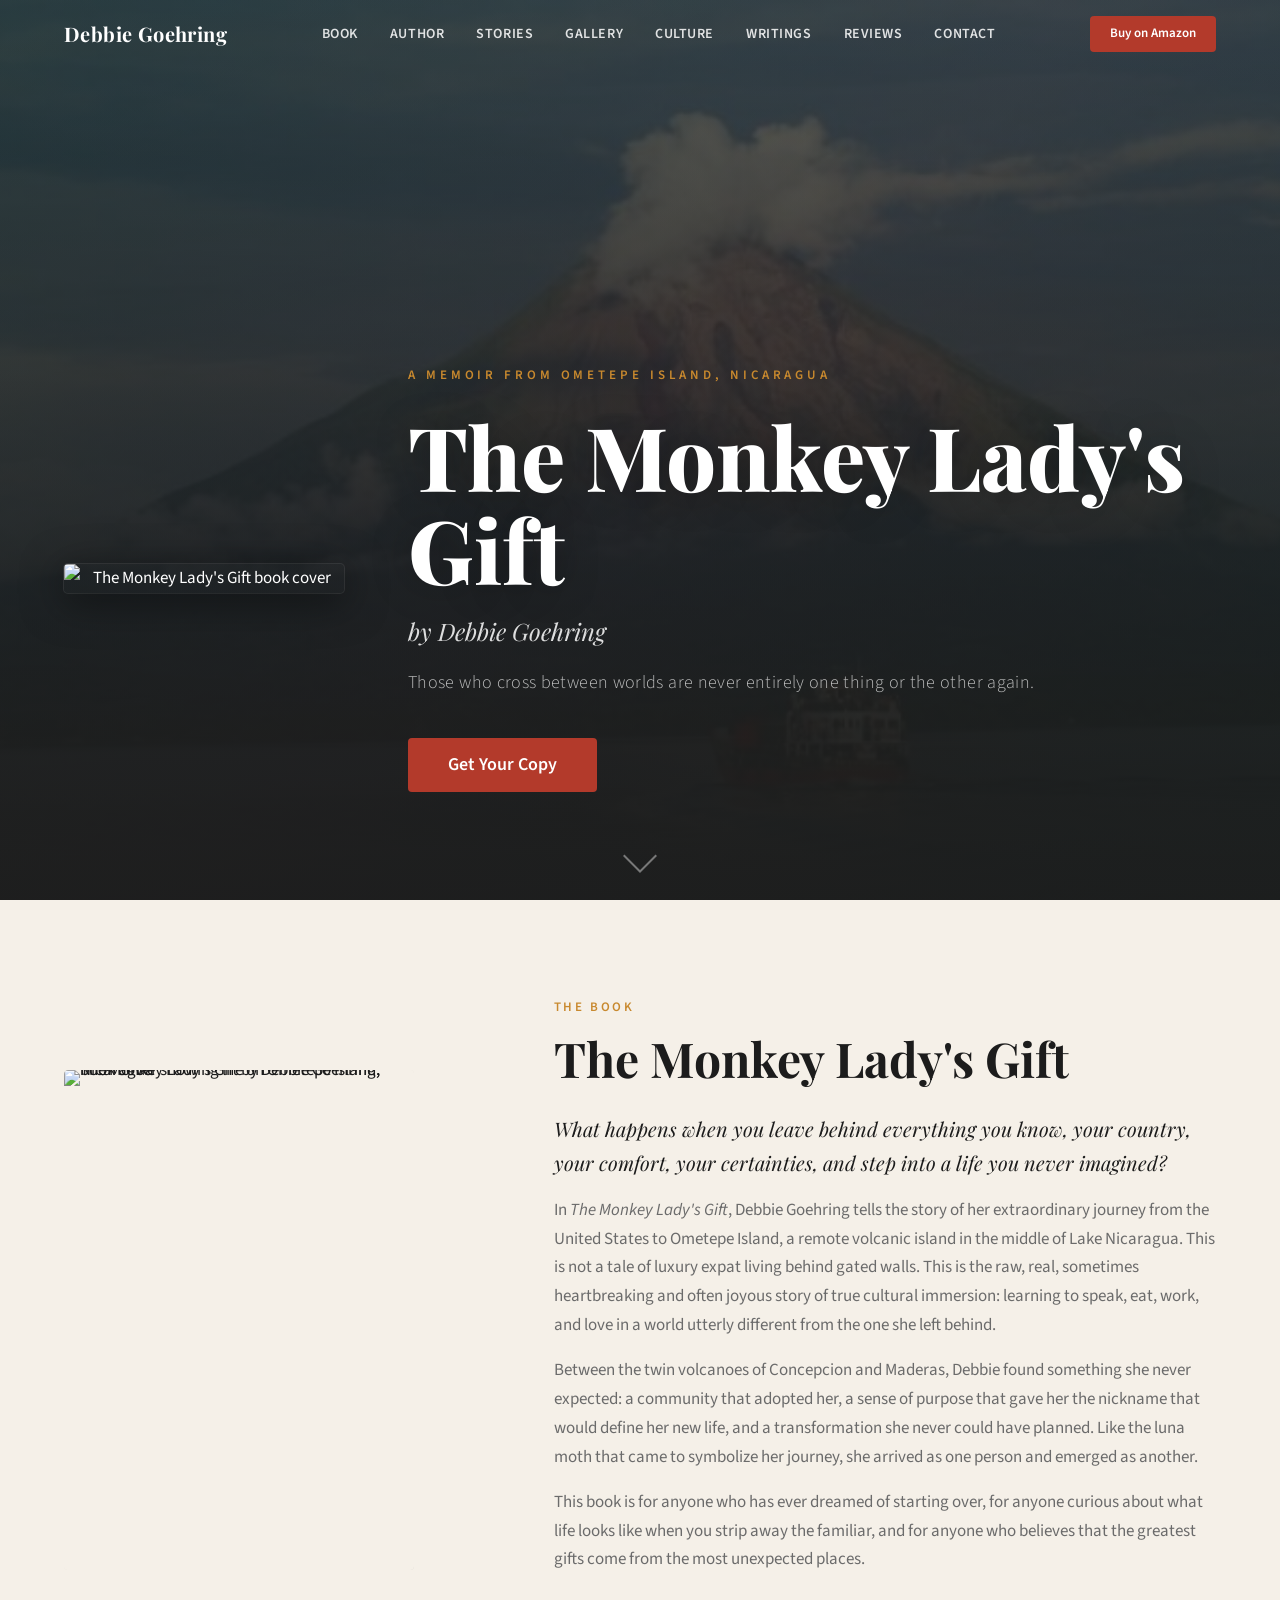
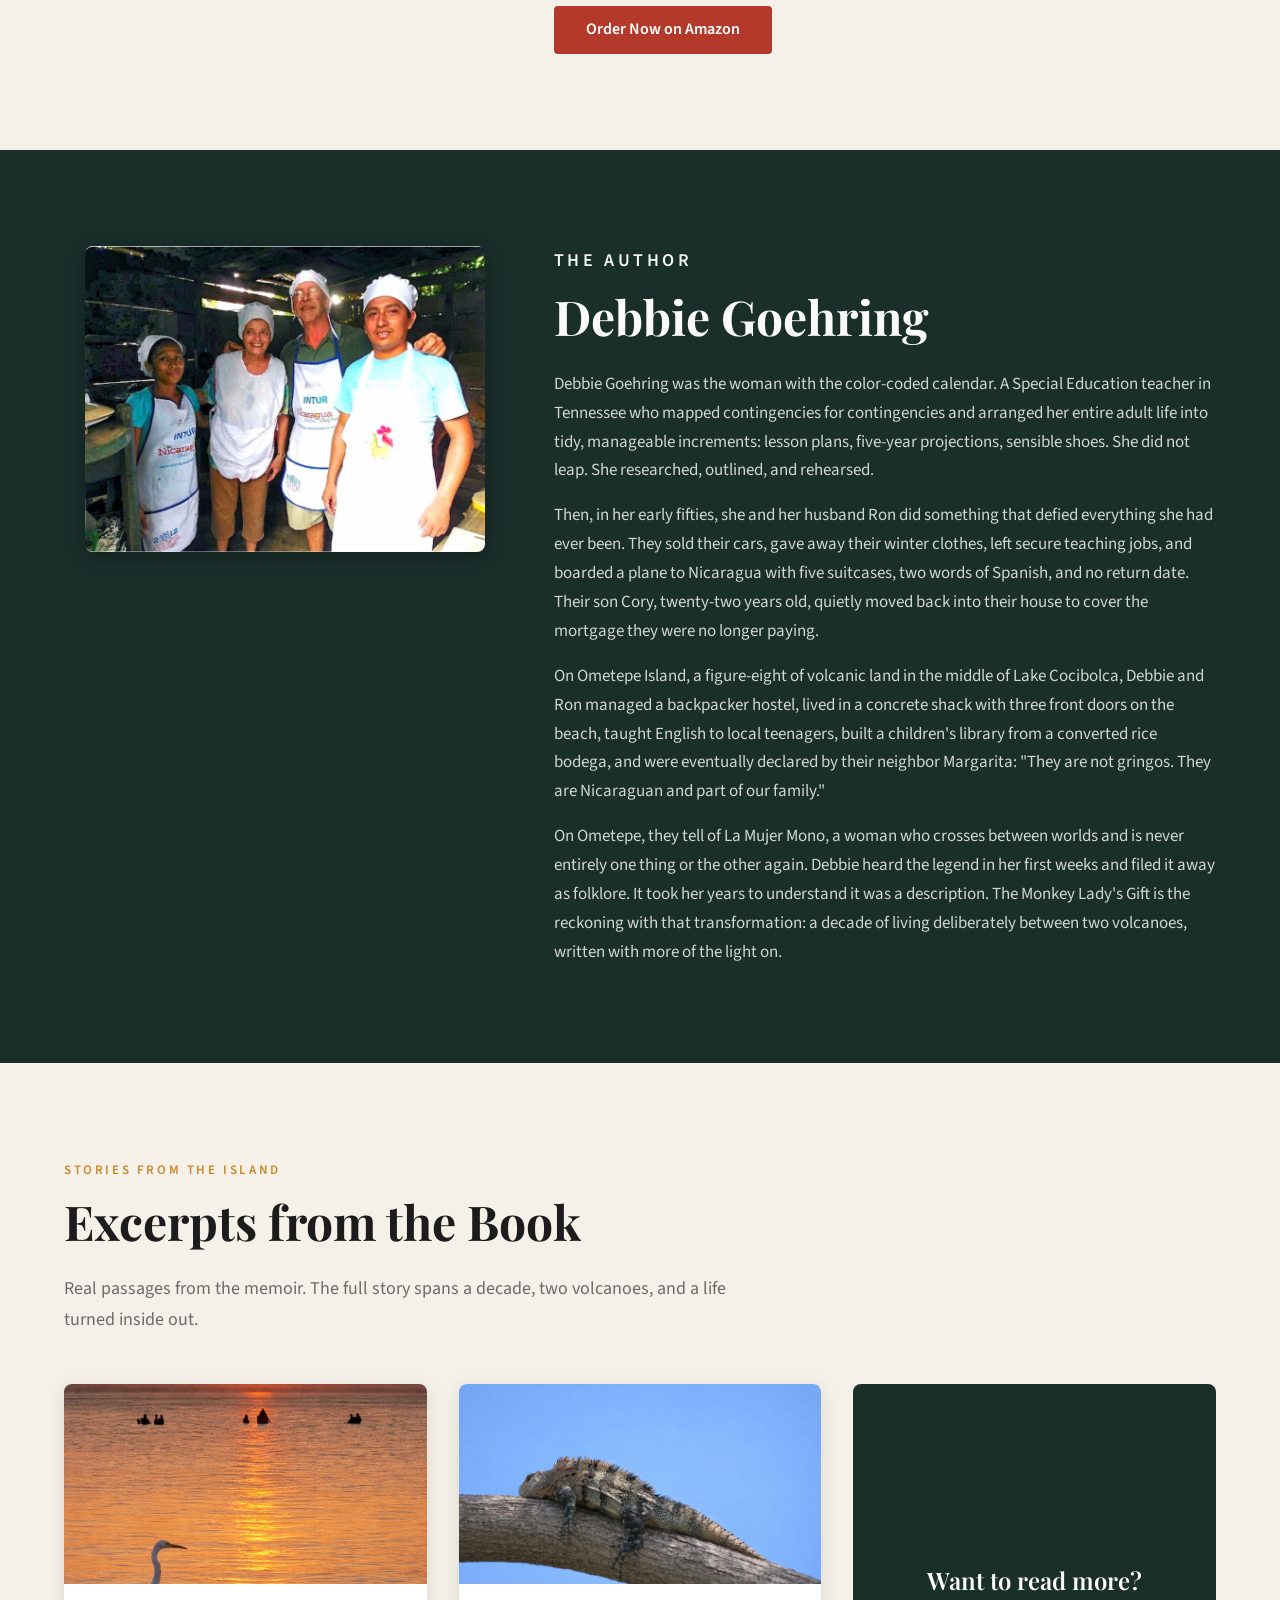
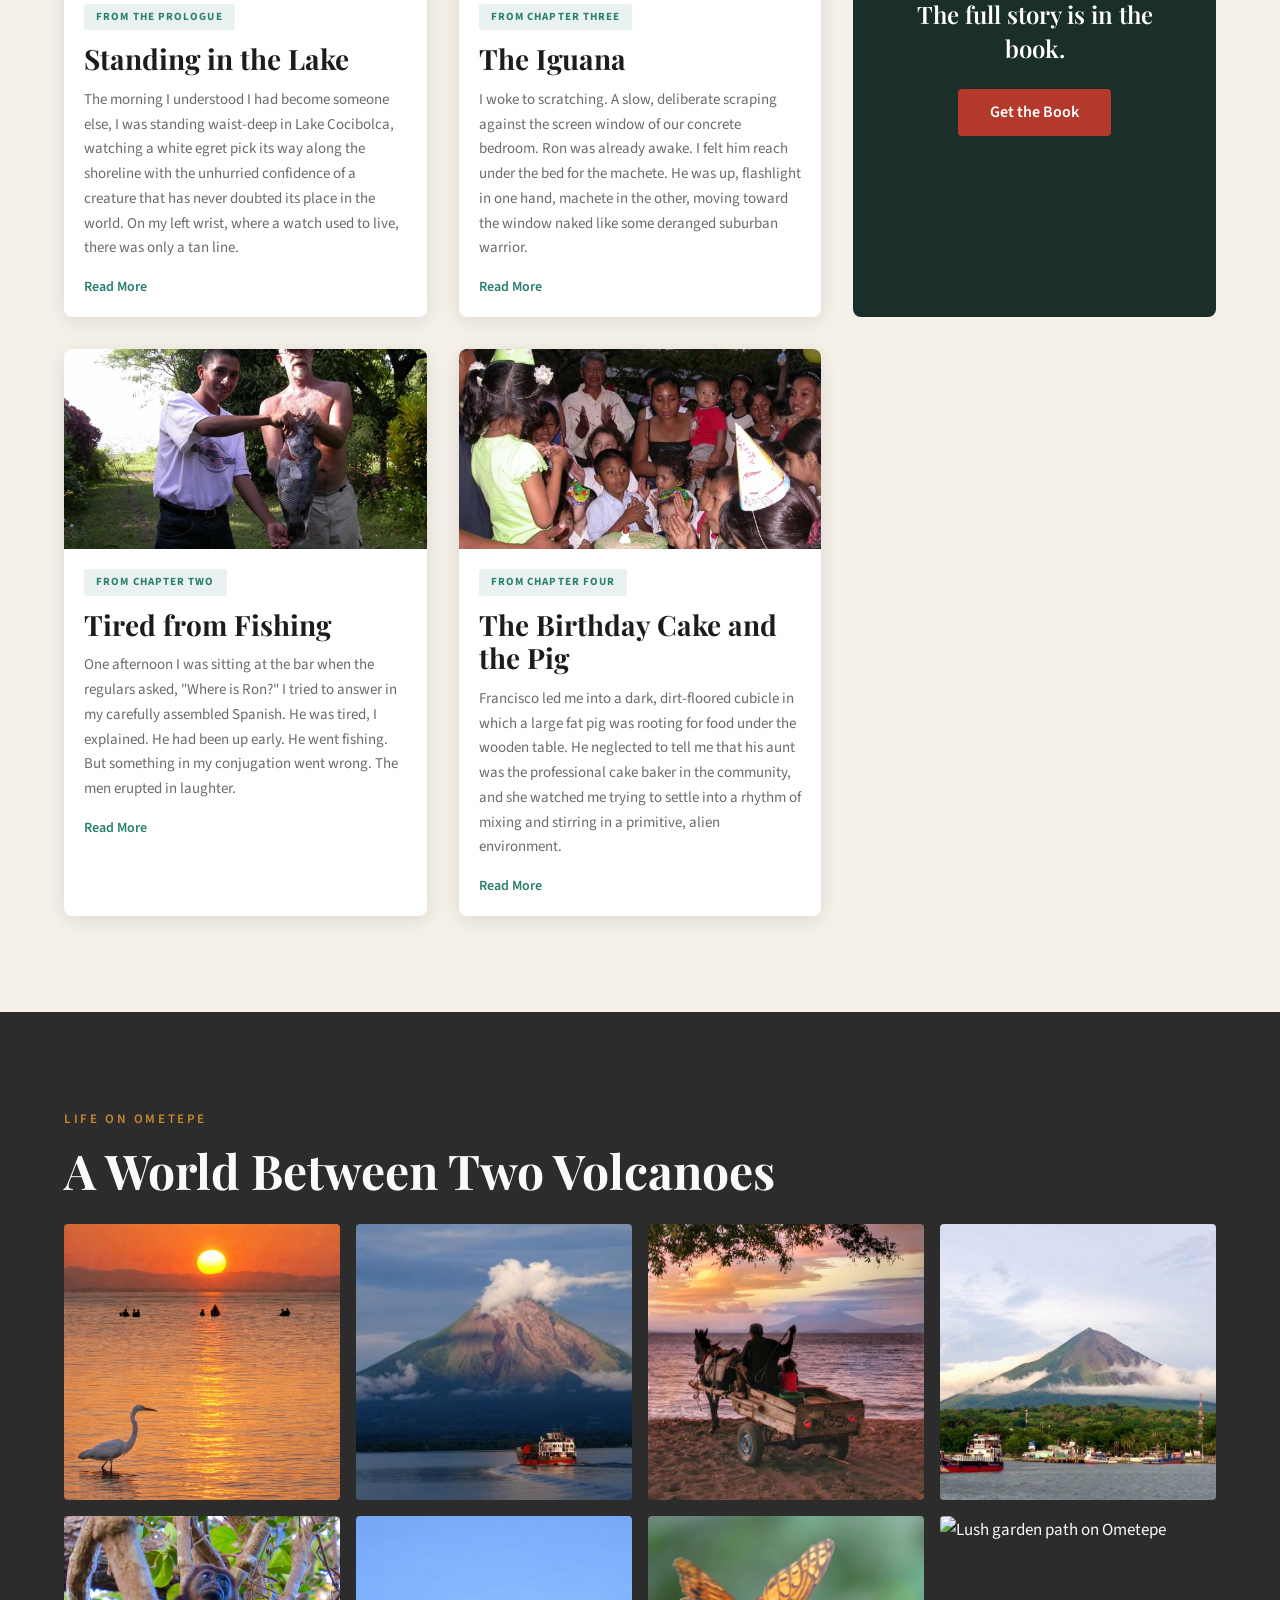
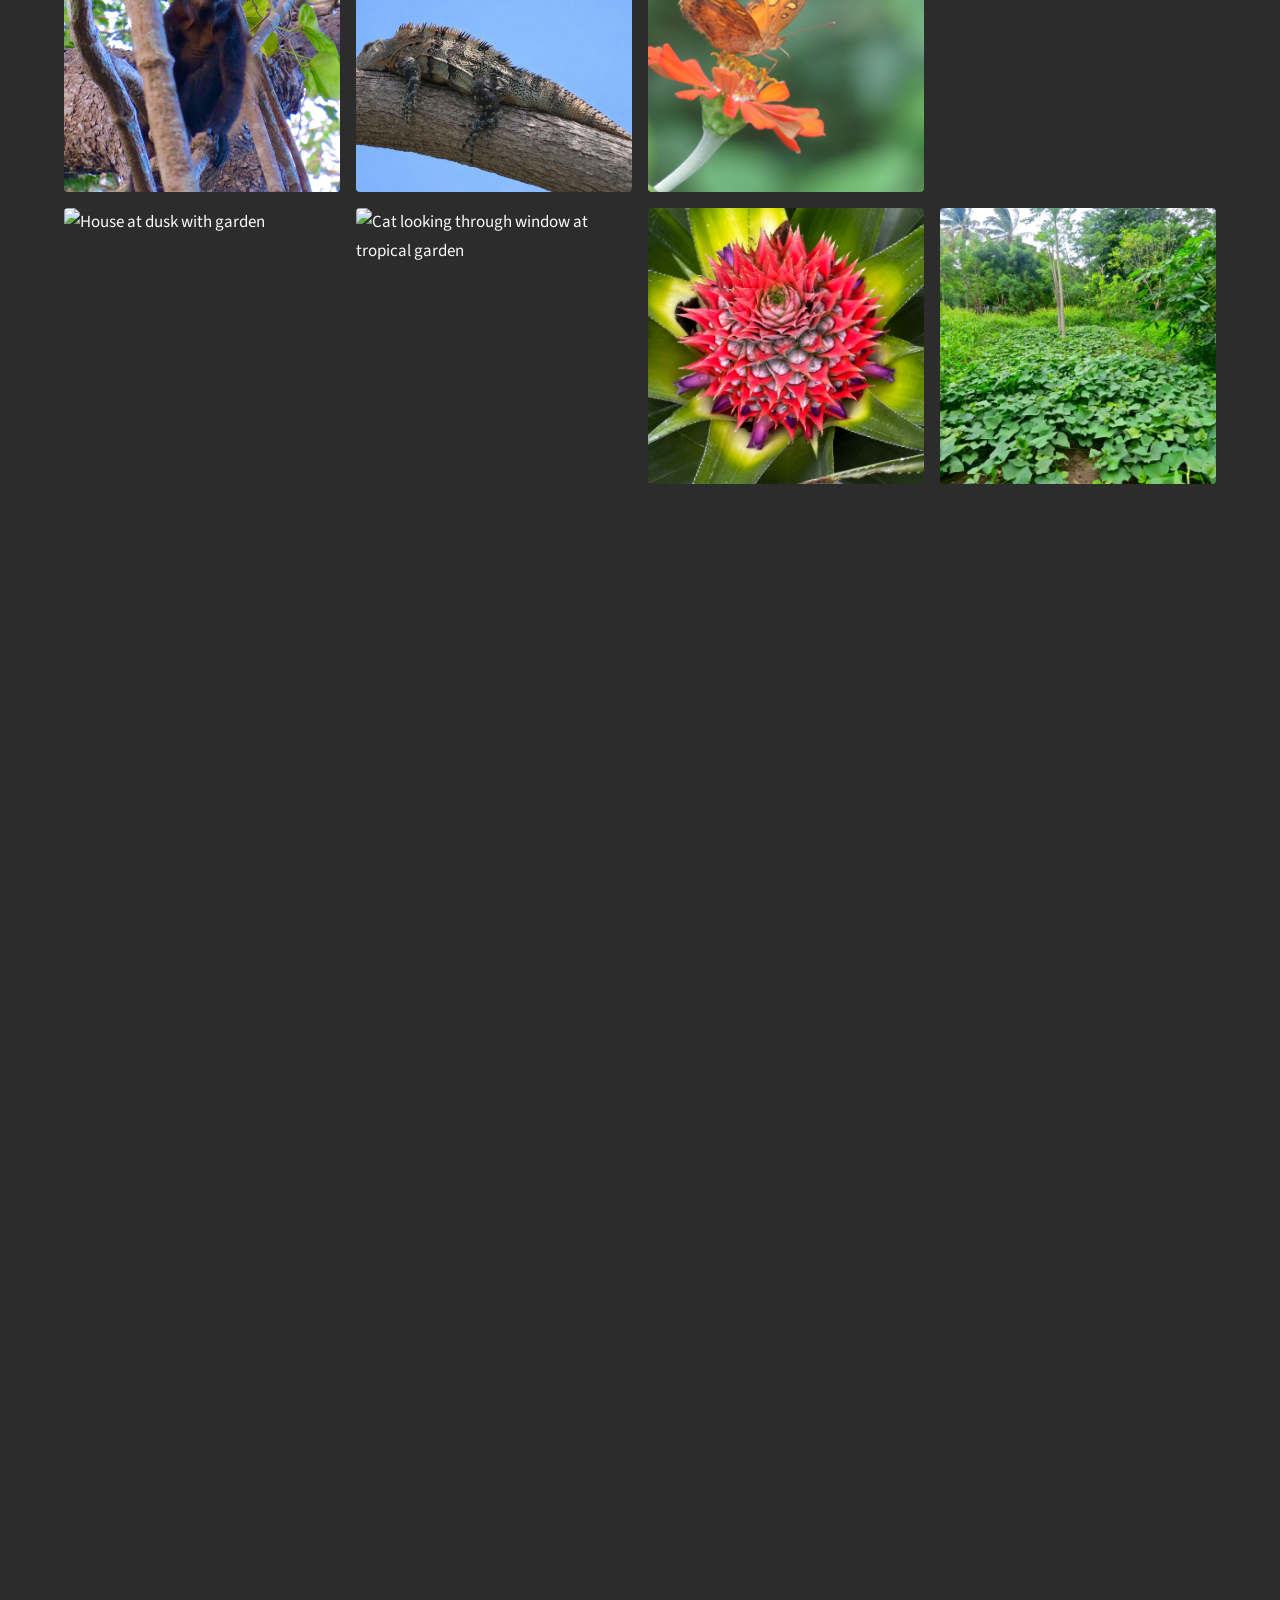
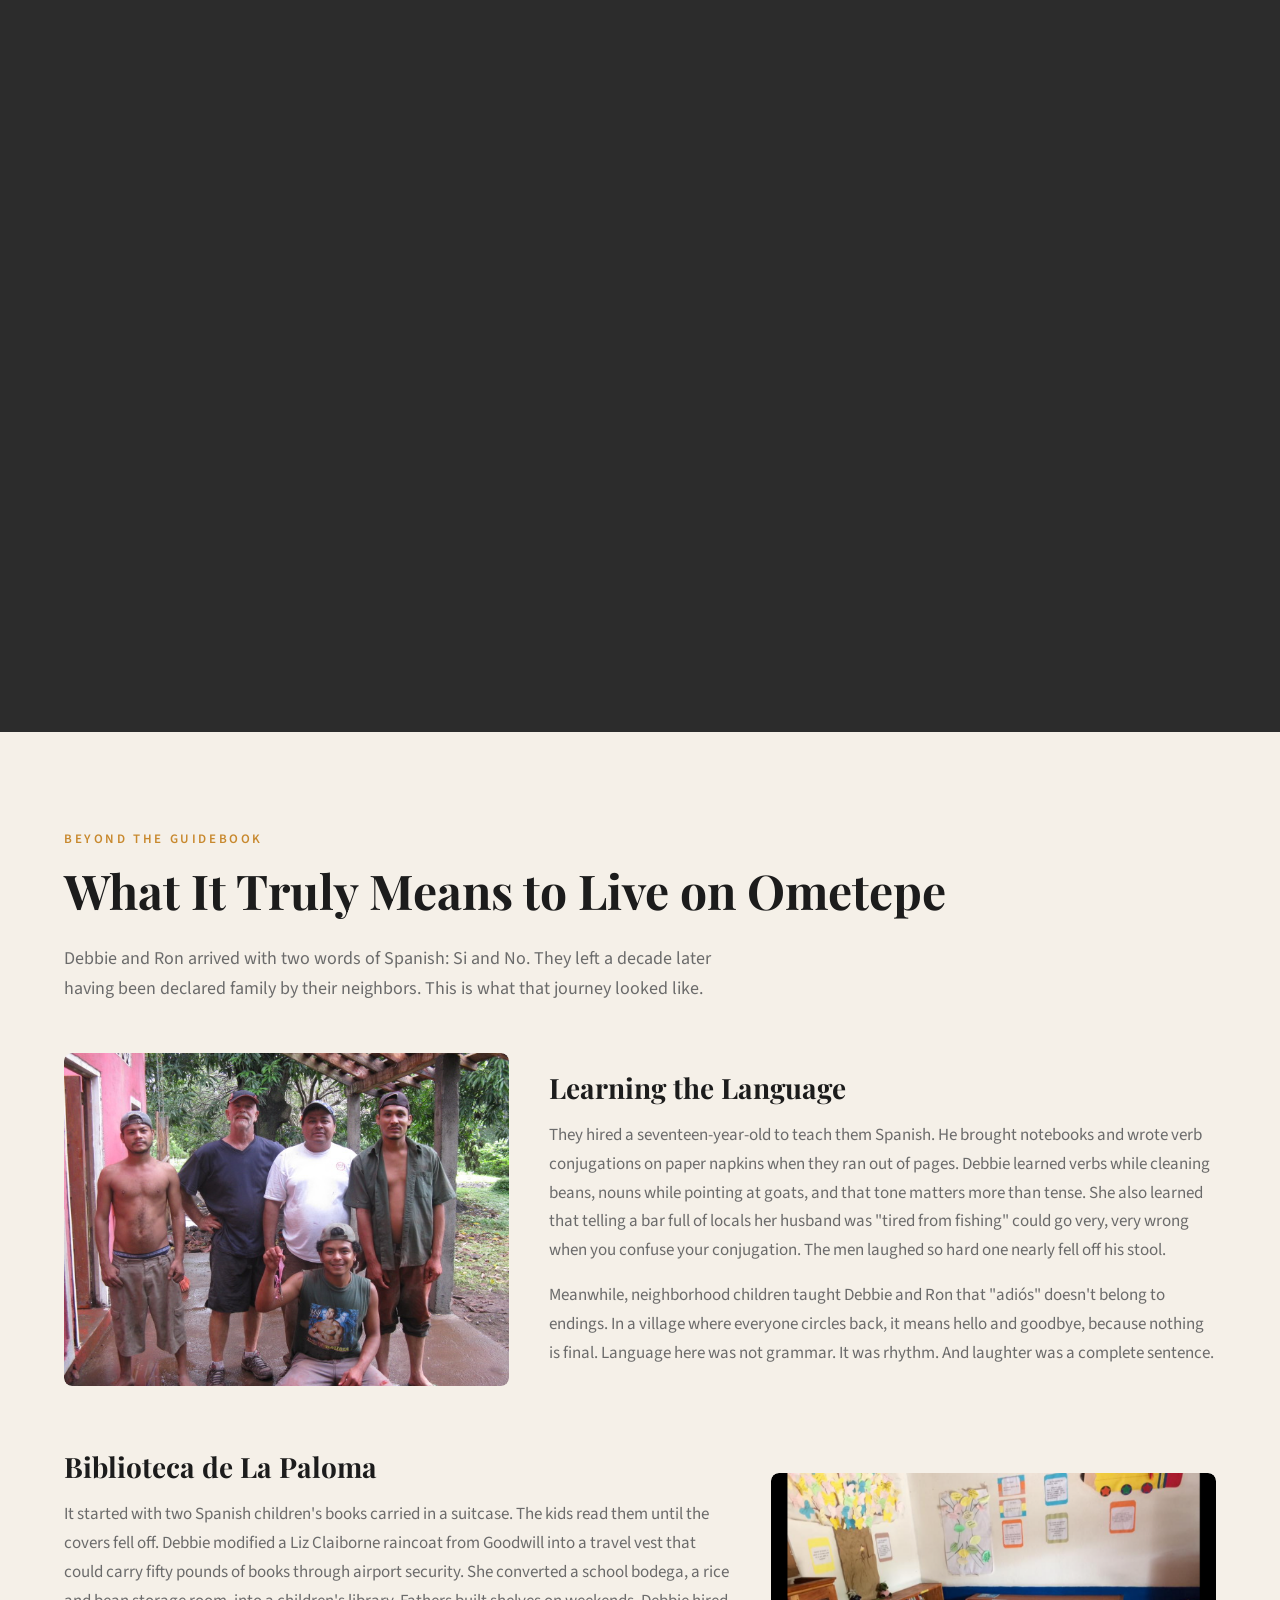
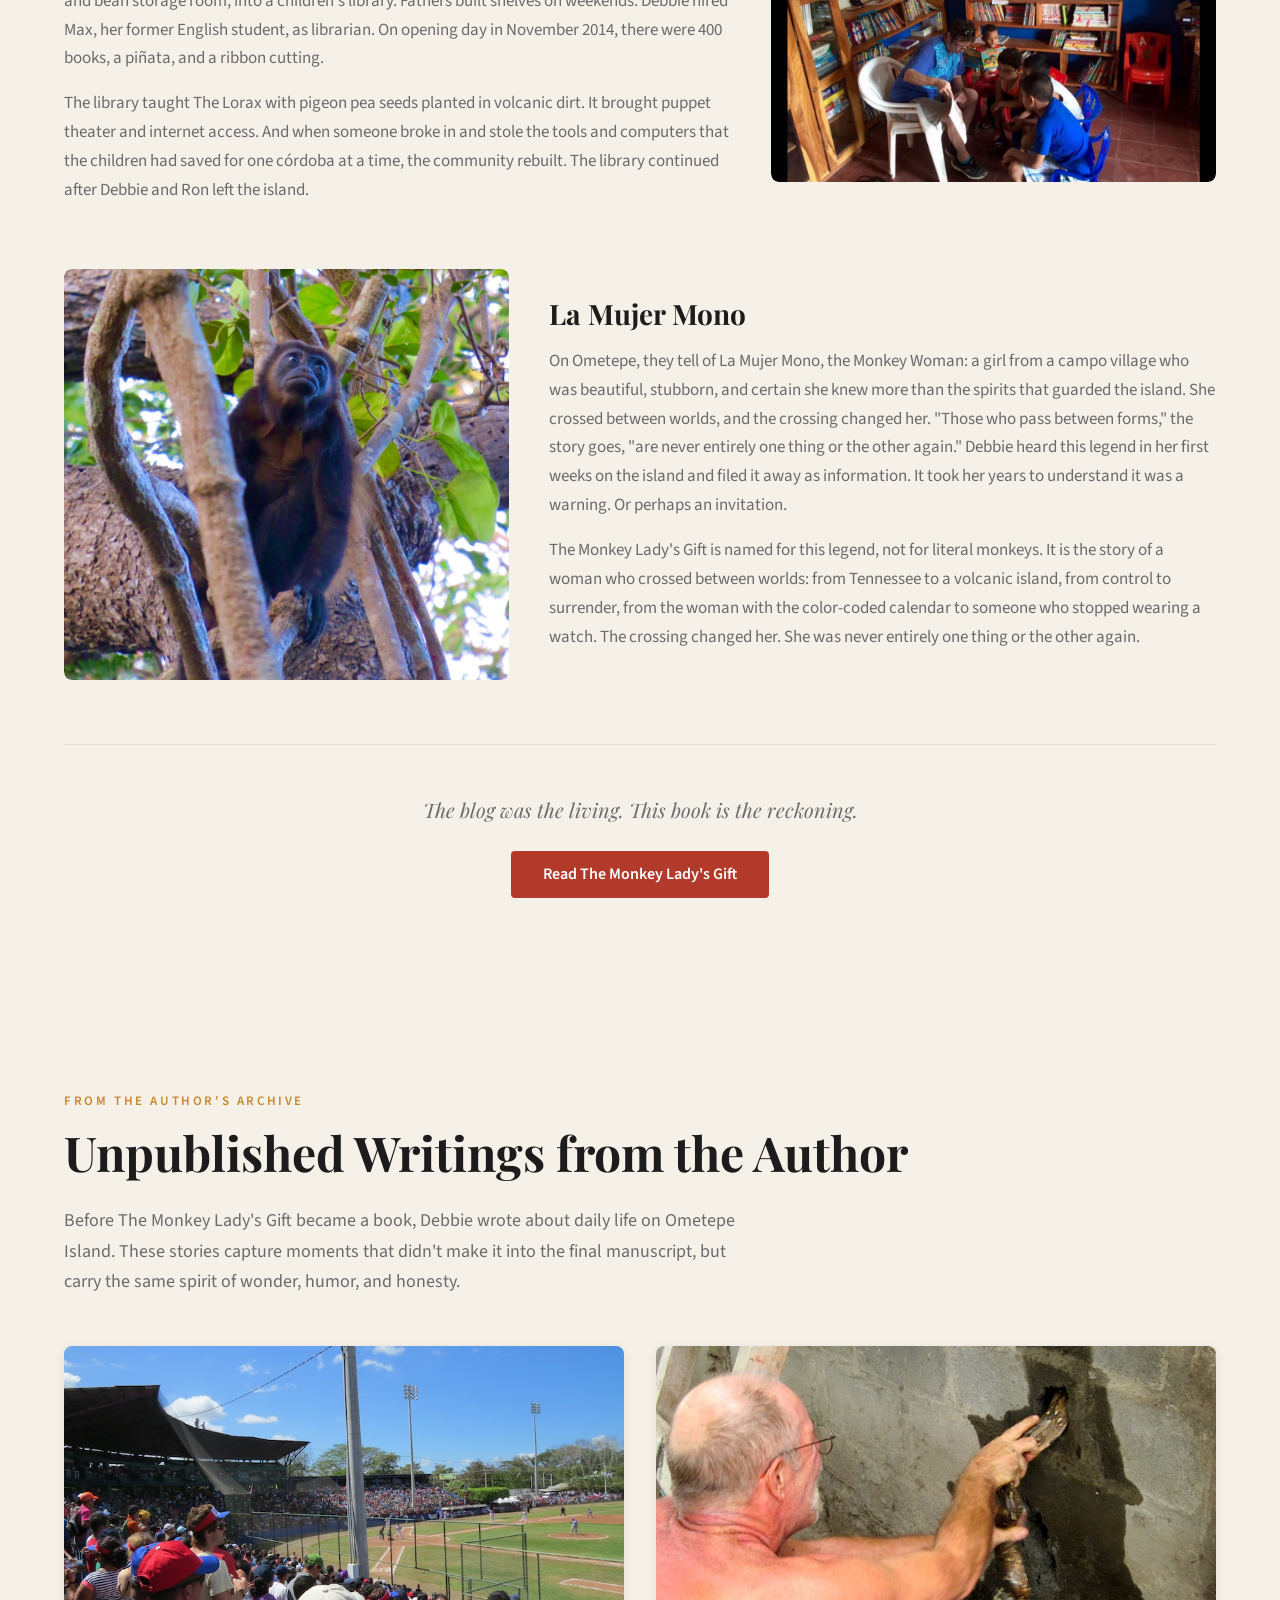
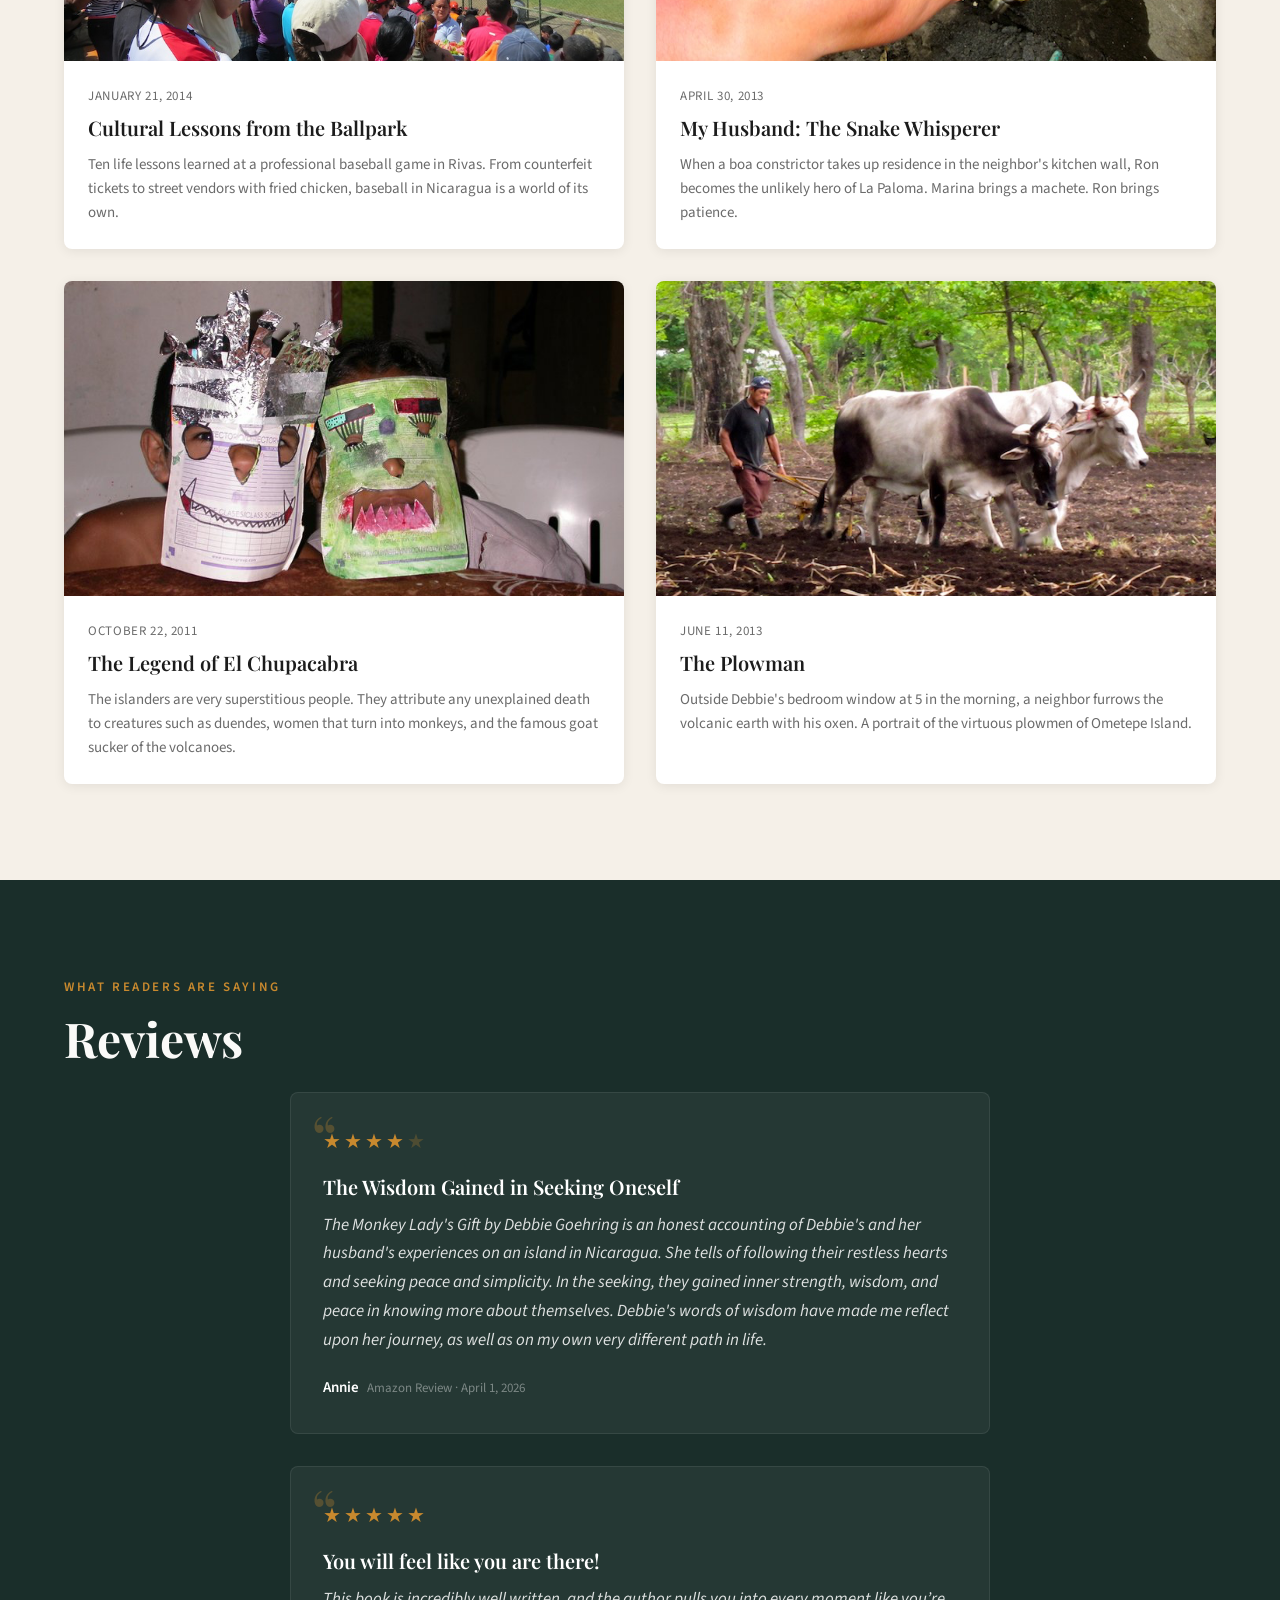
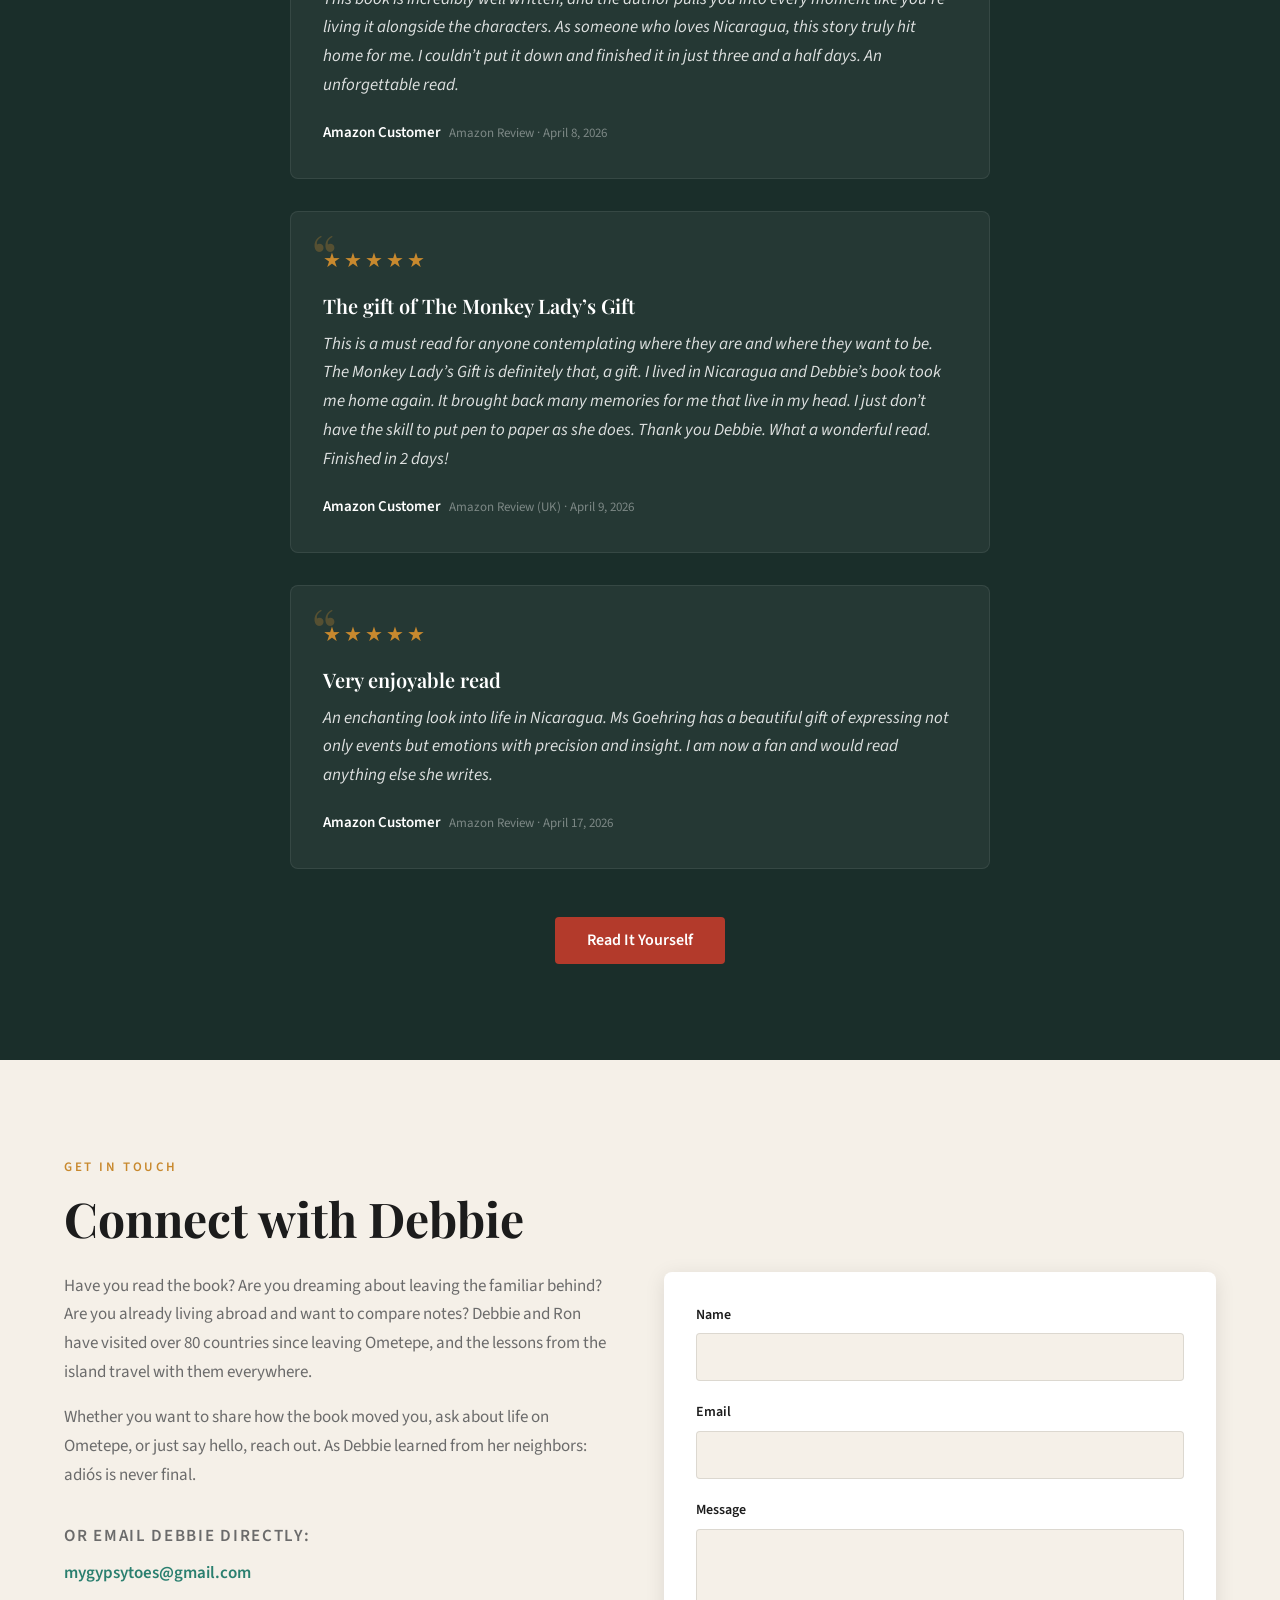
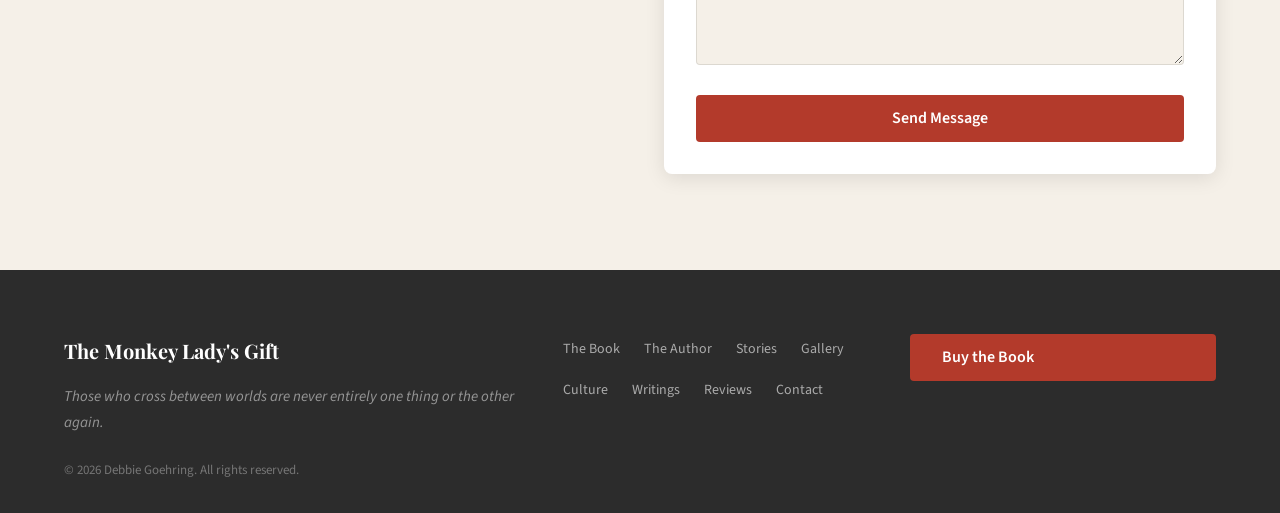
==== commit 650825d3: "Add three new Amazon reviews from April 2026 Co-Authored-By: Claude Opus 4.7 (1M context) <noreply@a" ====
--- a/index.html
+++ b/index.html
@@ -1,8 +1,18 @@
 <!DOCTYPE html>
 <html lang="en">
 <head>
+    <!-- Google Analytics -->
+    <script async src="https://www.googletagmanager.com/gtag/js?id=G-K14GWZ30X6"></script>
+    <script>
+        window.dataLayer = window.dataLayer || [];
+        function gtag(){dataLayer.push(arguments);}
+        gtag('js', new Date());
+        gtag('config', 'G-K14GWZ30X6');
+    </script>
+
     <meta charset="UTF-8">
     <meta name="viewport" content="width=device-width, initial-scale=1.0">
+    <link rel="icon" type="image/svg+xml" href="favicon.svg">
     <title>The Monkey Lady's Gift | Life on Ometepe Island, Nicaragua - Debbie Goehring</title>
     <meta name="description" content="Discover The Monkey Lady's Gift by Debbie Goehring, a powerful story of leaving the United States and embracing cultural immersion on Ometepe Island, Nicaragua, between two volcanoes. Available on Amazon.">
     <meta name="keywords" content="The Monkey Lady's Gift, Debbie Goehring, Nicaragua, Ometepe Island, Central America, moving abroad, affordable living abroad, expat life, leaving the United States, cultural immersion, two volcanoes, island living, memoir, travel memoir">
@@ -50,25 +60,44 @@
         "bookFormat": "https://schema.org/Paperback",
         "aggregateRating": {
             "@type": "AggregateRating",
-            "ratingValue": "4.0",
-            "reviewCount": "1",
+            "ratingValue": "4.75",
+            "reviewCount": "4",
             "bestRating": "5"
         },
-        "review": {
-            "@type": "Review",
-            "author": {
-                "@type": "Person",
-                "name": "Annie"
+        "review": [
+            {
+                "@type": "Review",
+                "author": { "@type": "Person", "name": "Annie" },
+                "datePublished": "2026-04-01",
+                "reviewRating": { "@type": "Rating", "ratingValue": "4", "bestRating": "5" },
+                "name": "The Wisdom Gained in Seeking Oneself",
+                "reviewBody": "The Monkey Lady's Gift by Debbie Goehring is an honest accounting of Debbie's and her husband's experiences on an island in Nicaragua. She tells of following their restless hearts and seeking peace and simplicity. In the seeking, they gained inner strength, wisdom, and peace in knowing more about themselves."
             },
-            "datePublished": "2026-04-01",
-            "reviewRating": {
-                "@type": "Rating",
-                "ratingValue": "4",
-                "bestRating": "5"
+            {
+                "@type": "Review",
+                "author": { "@type": "Person", "name": "Amazon Customer" },
+                "datePublished": "2026-04-08",
+                "reviewRating": { "@type": "Rating", "ratingValue": "5", "bestRating": "5" },
+                "name": "You will feel like you are there!",
+                "reviewBody": "This book is incredibly well written, and the author pulls you into every moment like you're living it alongside the characters. As someone who loves Nicaragua, this story truly hit home for me. I couldn't put it down and finished it in just three and a half days. An unforgettable read."
             },
-            "name": "The Wisdom Gained in Seeking Oneself",
-            "reviewBody": "The Monkey Lady's Gift by Debbie Goehring is an honest accounting of Debbie's and her husband's experiences on an island in Nicaragua. She tells of following their restless hearts and seeking peace and simplicity. In the seeking, they gained inner strength, wisdom, and peace in knowing more about themselves."
-        }
+            {
+                "@type": "Review",
+                "author": { "@type": "Person", "name": "Amazon Customer" },
+                "datePublished": "2026-04-09",
+                "reviewRating": { "@type": "Rating", "ratingValue": "5", "bestRating": "5" },
+                "name": "The gift of The Monkey Lady's Gift",
+                "reviewBody": "This is a must read for anyone contemplating where they are and where they want to be. The Monkey Lady's Gift is definitely that, a gift. I lived in Nicaragua and Debbie's book took me home again. It brought back many memories for me that live in my head. I just don't have the skill to put pen to paper as she does. Thank you Debbie. What a wonderful read. Finished in 2 days!"
+            },
+            {
+                "@type": "Review",
+                "author": { "@type": "Person", "name": "Amazon Customer" },
+                "datePublished": "2026-04-17",
+                "reviewRating": { "@type": "Rating", "ratingValue": "5", "bestRating": "5" },
+                "name": "Very enjoyable read",
+                "reviewBody": "An enchanting look into life in Nicaragua. Ms Goehring has a beautiful gift of expressing not only events but emotions with precision and insight. I am now a fan and would read anything else she writes."
+            }
+        ]
     }
     </script>
     <script type="application/ld+json">
@@ -488,6 +517,45 @@
                             <span class="review-card__source">Amazon Review &middot; April 1, 2026</span>
                         </p>
                     </div>
+
+                    <div class="review-card" itemscope itemtype="https://schema.org/Review">
+                        <div class="review-card__quote" aria-hidden="true">&ldquo;</div>
+                        <div class="review-card__stars" aria-label="5 out of 5 stars">
+                            <span>&#9733;</span><span>&#9733;</span><span>&#9733;</span><span>&#9733;</span><span>&#9733;</span>
+                        </div>
+                        <h3 class="review-card__title" itemprop="name">You will feel like you are there!</h3>
+                        <p class="review-card__text" itemprop="reviewBody">This book is incredibly well written, and the author pulls you into every moment like you&rsquo;re living it alongside the characters. As someone who loves Nicaragua, this story truly hit home for me. I couldn&rsquo;t put it down and finished it in just three and a half days. An unforgettable read.</p>
+                        <p class="review-card__author">
+                            <span itemprop="author">Amazon Customer</span>
+                            <span class="review-card__source">Amazon Review &middot; April 8, 2026</span>
+                        </p>
+                    </div>
+
+                    <div class="review-card" itemscope itemtype="https://schema.org/Review">
+                        <div class="review-card__quote" aria-hidden="true">&ldquo;</div>
+                        <div class="review-card__stars" aria-label="5 out of 5 stars">
+                            <span>&#9733;</span><span>&#9733;</span><span>&#9733;</span><span>&#9733;</span><span>&#9733;</span>
+                        </div>
+                        <h3 class="review-card__title" itemprop="name">The gift of The Monkey Lady&rsquo;s Gift</h3>
+                        <p class="review-card__text" itemprop="reviewBody">This is a must read for anyone contemplating where they are and where they want to be. The Monkey Lady&rsquo;s Gift is definitely that, a gift. I lived in Nicaragua and Debbie&rsquo;s book took me home again. It brought back many memories for me that live in my head. I just don&rsquo;t have the skill to put pen to paper as she does. Thank you Debbie. What a wonderful read. Finished in 2 days!</p>
+                        <p class="review-card__author">
+                            <span itemprop="author">Amazon Customer</span>
+                            <span class="review-card__source">Amazon Review (UK) &middot; April 9, 2026</span>
+                        </p>
+                    </div>
+
+                    <div class="review-card" itemscope itemtype="https://schema.org/Review">
+                        <div class="review-card__quote" aria-hidden="true">&ldquo;</div>
+                        <div class="review-card__stars" aria-label="5 out of 5 stars">
+                            <span>&#9733;</span><span>&#9733;</span><span>&#9733;</span><span>&#9733;</span><span>&#9733;</span>
+                        </div>
+                        <h3 class="review-card__title" itemprop="name">Very enjoyable read</h3>
+                        <p class="review-card__text" itemprop="reviewBody">An enchanting look into life in Nicaragua. Ms Goehring has a beautiful gift of expressing not only events but emotions with precision and insight. I am now a fan and would read anything else she writes.</p>
+                        <p class="review-card__author">
+                            <span itemprop="author">Amazon Customer</span>
+                            <span class="review-card__source">Amazon Review &middot; April 17, 2026</span>
+                        </p>
+                    </div>
                 </div>
 
                 <div class="reviews__cta">
